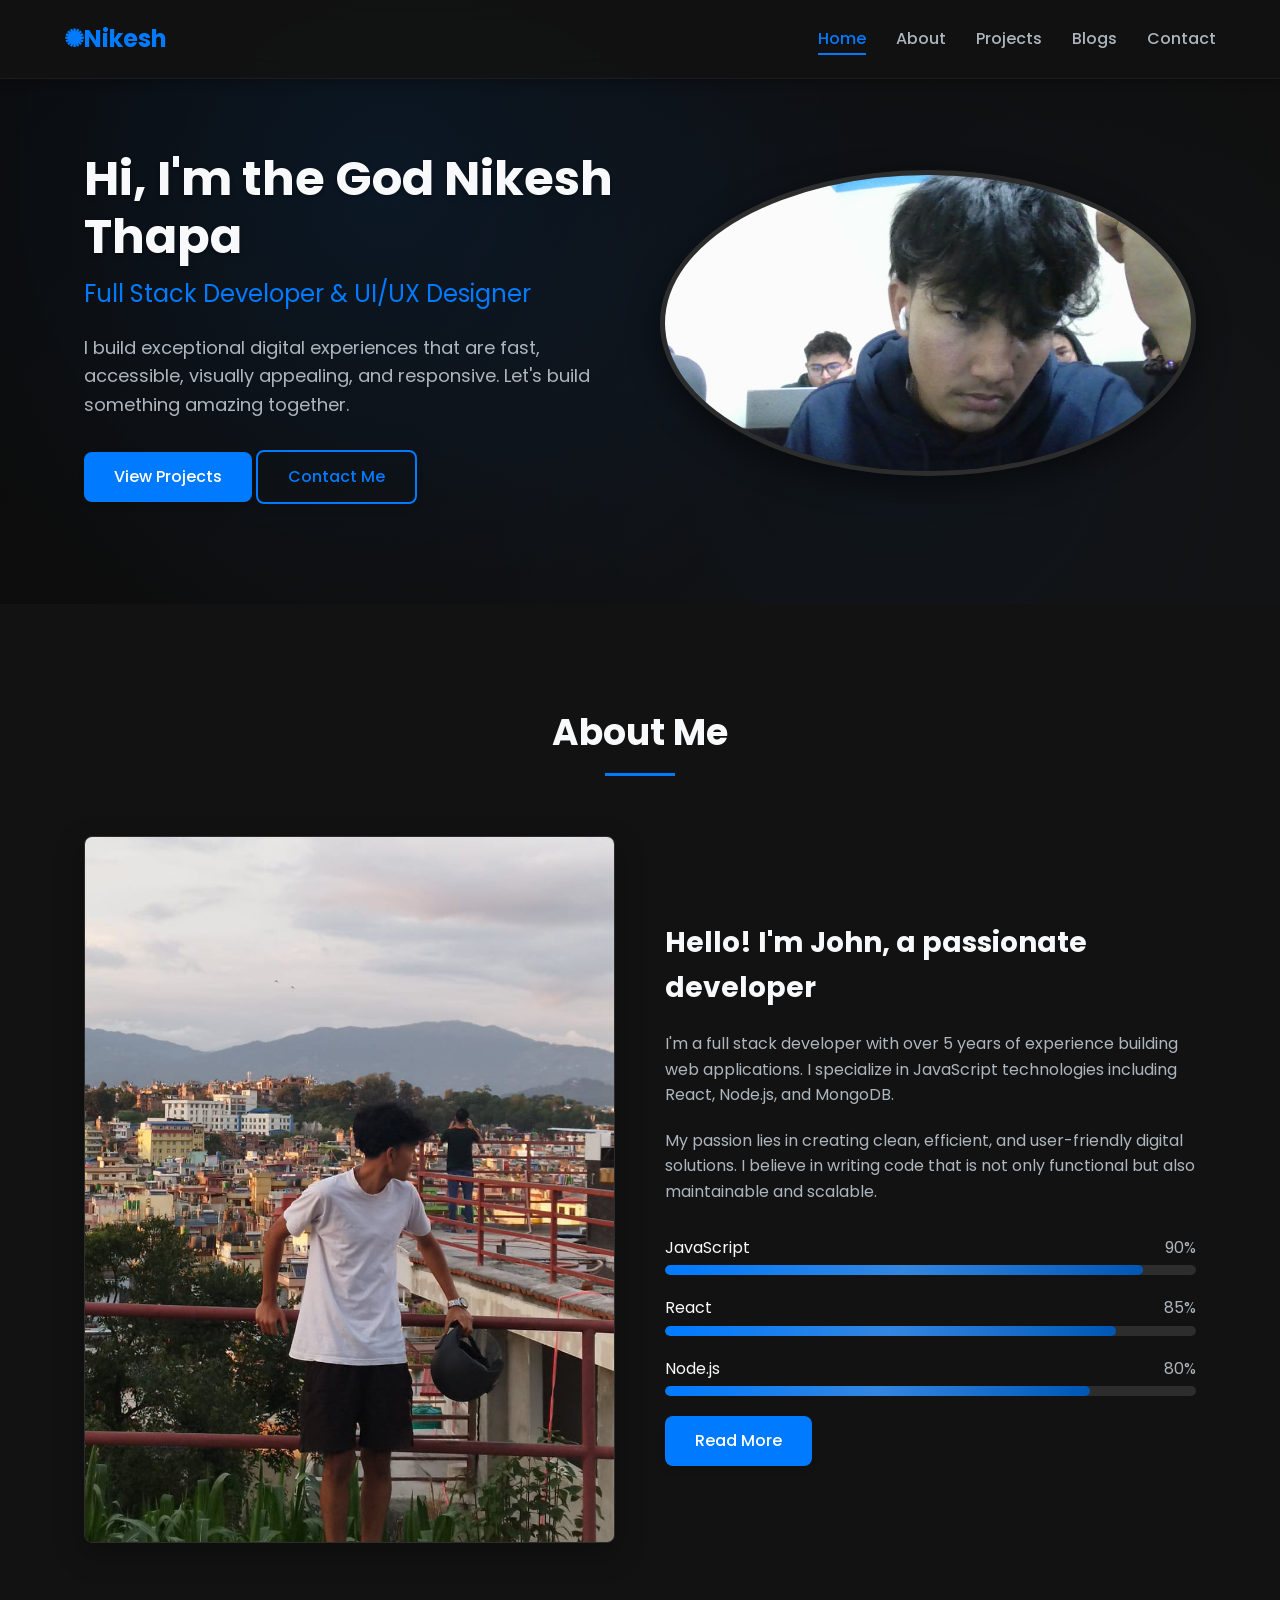
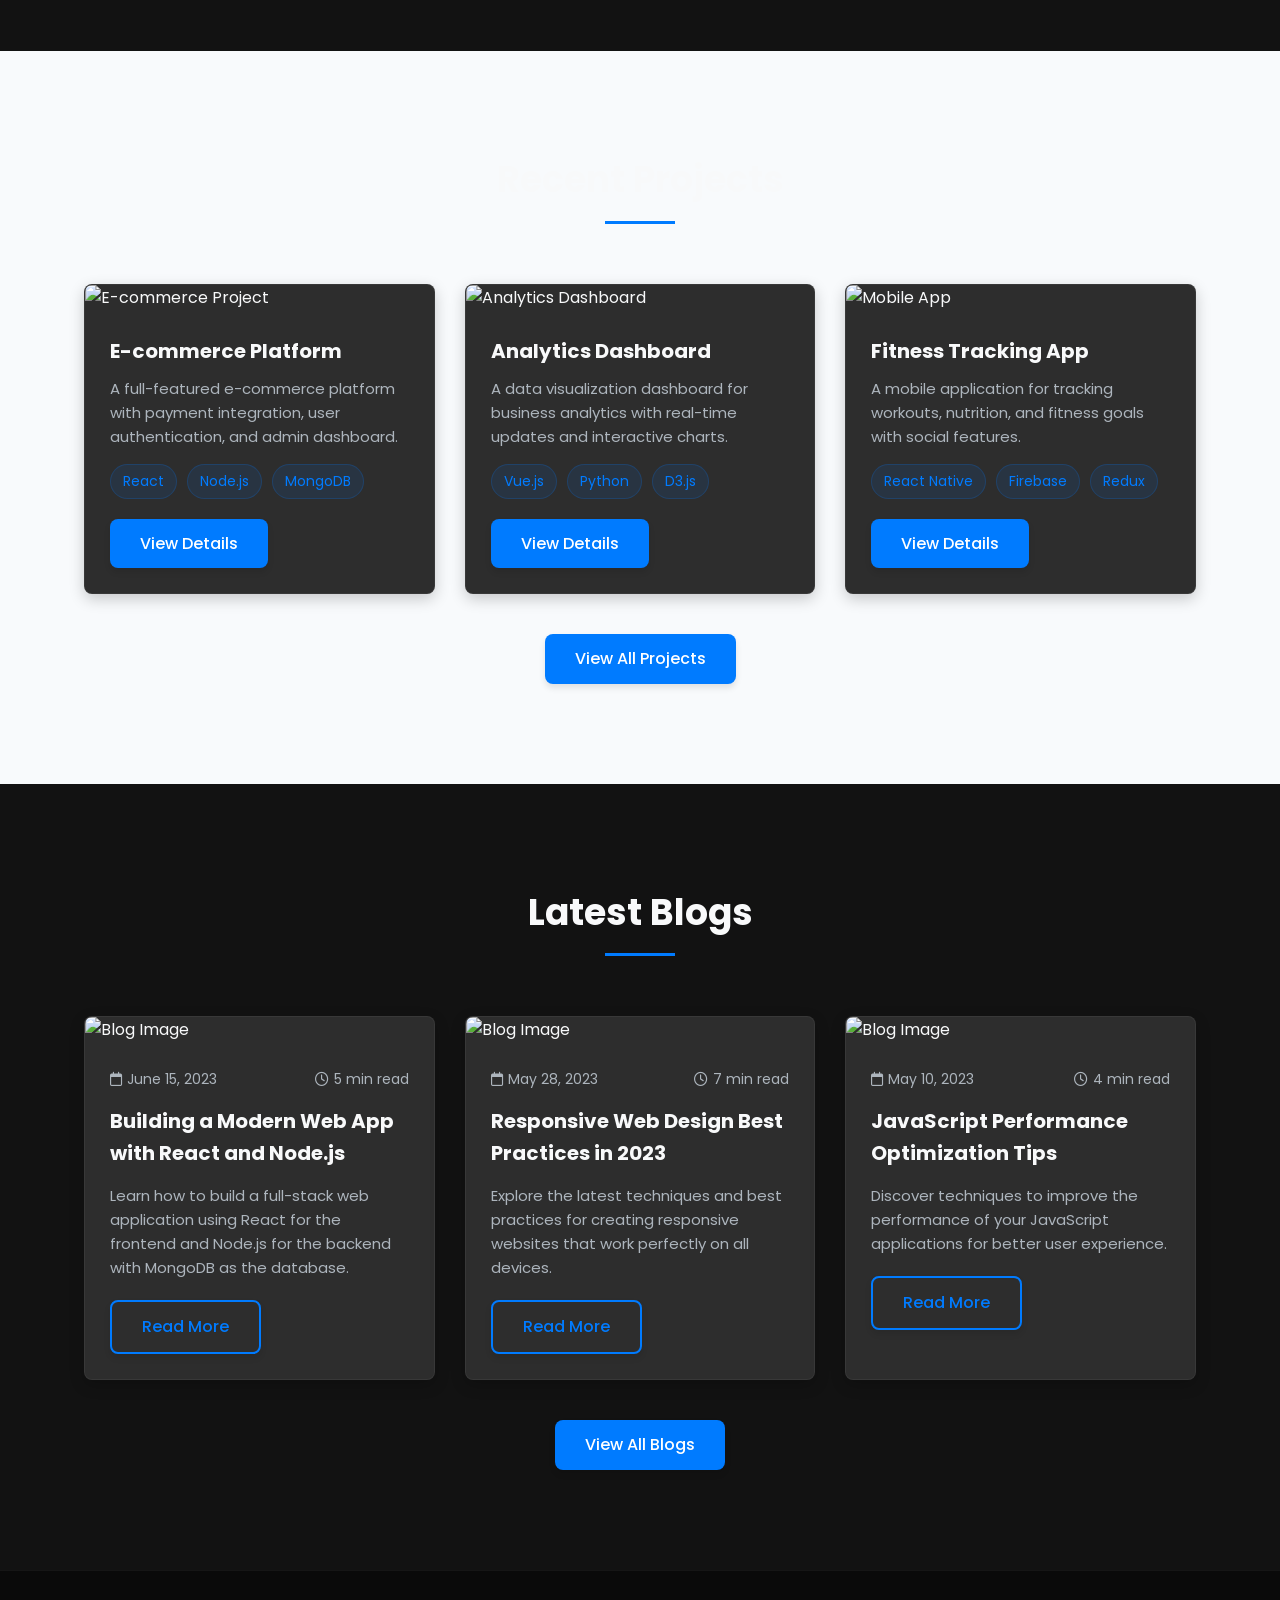
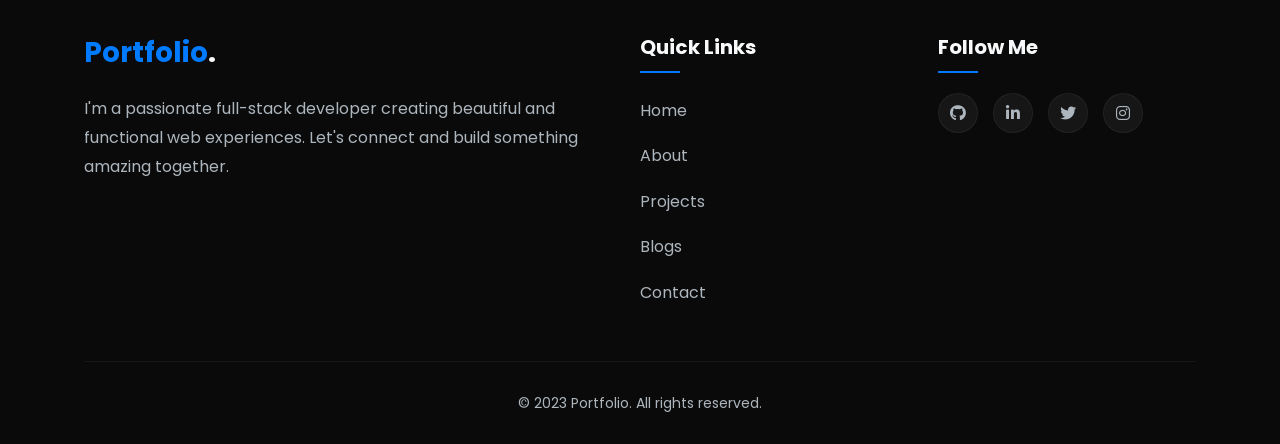
==== Index.html @ 48293ab1 "first commit" ====
<!DOCTYPE html>
<html lang="en">
<head>
    <meta charset="UTF-8">
    <meta name="viewport" content="width=device-width, initial-scale=1.0">
    <title>Anup-Karki Porrtfolio</title>
    <link rel="stylesheet" href="style.css">
    <link rel="stylesheet" href="https://cdnjs.cloudflare.com/ajax/libs/font-awesome/6.4.0/css/all.min.css">
    <link href="https://fonts.googleapis.com/css2?family=Poppins:wght@300;400;500;600;700&family=Roboto+Mono:wght@300;400;500&display=swap" rel="stylesheet">
</head>
<body>
    <!--This is  Header -->
    <header>
        <div class="container header-container">
            <a href="index.html" class="logo">✺Nikesh</a>
            
            <div class="hamburger" id="hamburger">
                <i class="fas fa-bars"></i>
            </div>
            
            <ul class="nav-links" id="nav-links">
                <li><a href="index.html" class="active">Home</a></li>
                <li><a href="about.html">About</a></li>
                <li><a href="projects.html">Projects</a></li>
                <li><a href="blogs.html">Blogs</a></li>
                <li><a href="contact.html">Contact</a></li>
            </ul>
        </div>
    </header>

    <!--This is About info Using hero section -->
    <section class="hero">
        <div class="container hero-container">
            <div class="hero-content">
                <h1>Hi, I'm the God Nikesh Thapa</h1>
                <h2>Full Stack Developer & UI/UX Designer</h2>
                <p>I build exceptional digital experiences that are fast, accessible, visually appealing, and responsive. Let's build something amazing together.</p>
                <div class="hero-buttons">
                    <a href="projects.html" class="btn">View Projects</a>
                    <a href="contact.html" class="btn btn-outline">Contact Me</a>
                </div>
            </div>
            <div class="hero-image">
                <img src="WIN_20250130_12_44_25_Pro.jpg" alt="Nikesh Don">
            </div>
        </div>
    </section>

    <!-- this is About Section -->
    <section id="about">
        <div class="container">
            <div class="section-title">
                <h2>About Me</h2>
            </div>
            
            <div class="about-container">
                <div class="about-image">
                    <img src="WhatsApp Image 2026-02-01 at 20.53.18.jpeg" alt="About Me">
                </div>
                <div class="about-content">
                    <h3>Hello! I'm John, a passionate developer</h3>
                    <p>I'm a full stack developer with over 5 years of experience building web applications. I specialize in JavaScript technologies including React, Node.js, and MongoDB.</p>
                    <p>My passion lies in creating clean, efficient, and user-friendly digital solutions. I believe in writing code that is not only functional but also maintainable and scalable.</p>
                    
                    <div class="skills">
                        <div class="skill-item">
                            <div class="skill-name">
                                <span>JavaScript</span>
                                <span>90%</span>
                            </div>
                            <div class="skill-bar">
                                <div class="skill-progress" style="width: 90%"></div>
                            </div>
                        </div>
                        
                        <div class="skill-item">
                            <div class="skill-name">
                                <span>React</span>
                                <span>85%</span>
                            </div>
                            <div class="skill-bar">
                                <div class="skill-progress" style="width: 85%"></div>
                            </div>
                        </div>
                        
                        <div class="skill-item">
                            <div class="skill-name">
                                <span>Node.js</span>
                                <span>80%</span>
                            </div>
                            <div class="skill-bar">
                                <div class="skill-progress" style="width: 80%"></div>
                            </div>
                        </div>
                    </div>
                    
                    <a href="about.html" class="btn">Read More</a>
                </div>
            </div>
        </div>
    </section>

    <!-- This is  project section  -->
    <section id="projects" style="background-color: #f8fafc;">
        <div class="container">
            <div class="section-title">
                <h2>Recent Projects</h2>
            </div>
            
            <div class="projects-container">
                <div class="project-card">
                    <img src="https://images.unsplash.com/photo-1551650975-87deedd944c3?ixlib=rb-4.0.3&ixid=M3wxMjA3fDB8MHxwaG90by1wYWdlfHx8fGVufDB8fHx8fA%3D%3D&auto=format&fit=crop&w=774&q=80" alt="E-commerce Project" class="project-img">
                    <div class="project-content">
                        <h3>E-commerce Platform</h3>
                        <p>A full-featured e-commerce platform with payment integration, user authentication, and admin dashboard.</p>
                        <div class="project-tags">
                            <span class="project-tag">React</span>
                            <span class="project-tag">Node.js</span>
                            <span class="project-tag">MongoDB</span>
                        </div>
                        <a href="projects.html" class="btn">View Details</a>
                    </div>
                </div>
                
                <div class="project-card">
                    <img src="https://images.unsplash.com/photo-1460925895917-afdab827c52f?ixlib=rb-4.0.3&ixid=M3wxMjA3fDB8MHxwaG90by1wYWdlfHx8fGVufDB8fHx8fA%3D%3D&auto=format&fit=crop&w=1115&q=80" alt="Analytics Dashboard" class="project-img">
                    <div class="project-content">
                        <h3>Analytics Dashboard</h3>
                        <p>A data visualization dashboard for business analytics with real-time updates and interactive charts.</p>
                        <div class="project-tags">
                            <span class="project-tag">Vue.js</span>
                            <span class="project-tag">Python</span>
                            <span class="project-tag">D3.js</span>
                        </div>
                        <a href="projects.html" class="btn">View Details</a>
                    </div>
                </div>
                
                <div class="project-card">
                    <img src="https://images.unsplash.com/photo-1558494949-ef010cbdcc31?ixlib=rb-4.0.3&ixid=M3wxMjA3fDB8MHxwaG90by1wYWdlfHx8fGVufDB8fHx8fA%3D%3D&auto=format&fit=crop&w=1074&q=80" alt="Mobile App" class="project-img">
                    <div class="project-content">
                        <h3>Fitness Tracking App</h3>
                        <p>A mobile application for tracking workouts, nutrition, and fitness goals with social features.</p>
                        <div class="project-tags">
                            <span class="project-tag">React Native</span>
                            <span class="project-tag">Firebase</span>
                            <span class="project-tag">Redux</span>
                        </div>
                        <a href="projects.html" class="btn">View Details</a>
                    </div>
                </div>
            </div>
            
            <div style="text-align: center; margin-top: 40px;">
                <a href="projects.html" class="btn">View All Projects</a>
            </div>
        </div>
    </section>

    <!--This is  Blogs Section -->
    <section id="blogs">
        <div class="container">
            <div class="section-title">
                <h2>Latest Blogs</h2>
            </div>
            
            <div class="blogs-container">
                <div class="blog-card">
                    <img src="https://images.unsplash.com/photo-1555066931-4365d14bab8c?ixlib=rb-4.0.3&ixid=M3wxMjA3fDB8MHxwaG90by1wYWdlfHx8fGVufDB8fHx8fA%3D%3D&auto=format&fit=crop&w=1170&q=80" alt="Blog Image" class="blog-img">
                    <div class="blog-content">
                        <div class="blog-meta">
                            <span><i class="far fa-calendar"></i> June 15, 2023</span>
                            <span><i class="far fa-clock"></i> 5 min read</span>
                        </div>
                        <h3>Building a Modern Web App with React and Node.js</h3>
                        <p>Learn how to build a full-stack web application using React for the frontend and Node.js for the backend with MongoDB as the database.</p>
                        <a href="blogs.html" class="btn btn-outline">Read More</a>
                    </div>
                </div>
                
                <div class="blog-card">
                    <img src="https://images.unsplash.com/photo-1633356122544-f134324a6cee?ixlib=rb-4.0.3&ixid=M3wxMjA3fDB8MHxwaG90by1wYWdlfHx8fGVufDB8fHx8fA%3D%3D&auto=format&fit=crop&w=1170&q=80" alt="Blog Image" class="blog-img">
                    <div class="blog-content">
                        <div class="blog-meta">
                            <span><i class="far fa-calendar"></i> May 28, 2023</span>
                            <span><i class="far fa-clock"></i> 7 min read</span>
                        </div>
                        <h3>Responsive Web Design Best Practices in 2023</h3>
                        <p>Explore the latest techniques and best practices for creating responsive websites that work perfectly on all devices.</p>
                        <a href="blogs.html" class="btn btn-outline">Read More</a>
                    </div>
                </div>
                
                <div class="blog-card">
                    <img src="https://images.unsplash.com/photo-1627398242454-45a1465c2479?ixlib=rb-4.0.3&ixid=M3wxMjA3fDB8MHxwaG90by1wYWdlfHx8fGVufDB8fHx8fA%3D%3D&auto=format&fit=crop&w=1074&q=80" alt="Blog Image" class="blog-img">
                    <div class="blog-content">
                        <div class="blog-meta">
                            <span><i class="far fa-calendar"></i> May 10, 2023</span>
                            <span><i class="far fa-clock"></i> 4 min read</span>
                        </div>
                        <h3>JavaScript Performance Optimization Tips</h3>
                        <p>Discover techniques to improve the performance of your JavaScript applications for better user experience.</p>
                        <a href="blogs.html" class="btn btn-outline">Read More</a>
                    </div>
                </div>
            </div>
            
            <div style="text-align: center; margin-top: 40px;">
                <a href="blogs.html" class="btn">View All Blogs</a>
            </div>
        </div>
    </section>

    <!-- This is Footer -->
    <footer>
        <div class="container">
            <div class="footer-container">
                <div class="footer-about">
                    <h2 class="logo">Portfolio<span>.</span></h2>
                    <p>I'm a passionate full-stack developer creating beautiful and functional web experiences. Let's connect and build something amazing together.</p>
                </div>
                
                <div class="footer-links">
                    <h3>Quick Links</h3>
                    <ul>
                        <li><a href="index.html">Home</a></li>
                        <li><a href="about.html">About</a></li>
                        <li><a href="projects.html">Projects</a></li>
                        <li><a href="blogs.html">Blogs</a></li>
                        <li><a href="contact.html">Contact</a></li>
                    </ul>
                </div>
                
                <div class="footer-social">
                    <h3>Follow Me</h3>
                    <div class="social-icons">
                        <a href="#" class="social-icon"><i class="fab fa-github"></i></a>
                        <a href="#" class="social-icon"><i class="fab fa-linkedin-in"></i></a>
                        <a href="#" class="social-icon"><i class="fab fa-twitter"></i></a>
                        <a href="#" class="social-icon"><i class="fab fa-instagram"></i></a>
                    </div>
                </div>
            </div>
            
            <div class="copyright">
                <p>&copy; 2023 Portfolio. All rights reserved.</p>
            </div>
        </div>
    </footer>

    <script src="script.js"></script>
</body>
</html>
---- style.css ----
/* style.css */
* {
    margin: 0;
    padding: 0;
    box-sizing: border-box;
}

:root {
    --primary-color: #007bff;
    --secondary-color: #0056b3;
    --dark-color: #121212;
    --darker-color: #0a0a0a;
    --light-color: #f8f9fa;
    --gray-color: #adb5bd;
    --dark-gray: #2d2d2d;
    --border-radius: 8px;
    --transition: all 0.3s ease;
}

body {
    font-family: 'Poppins', sans-serif;
    line-height: 1.6;
    color: var(--light-color);
    background-color: var(--dark-color);
    overflow-x: hidden;
}

a {
    text-decoration: none;
    color: inherit;
}

.container {
    width: 90%;
    max-width: 1200px;
    margin: 0 auto;
    padding: 0 20px;
}

/* Header & Navigation */
header {
    background-color: rgba(18, 18, 18, 0.95);
    box-shadow: 0 2px 10px rgba(0, 0, 0, 0.3);
    position: fixed;
    width: 100%;
    top: 0;
    z-index: 1000;
    backdrop-filter: blur(10px);
    border-bottom: 1px solid rgba(255, 255, 255, 0.05);
}

.header-container {
    display: flex;
    justify-content: space-between;
    align-items: center;
    padding: 20px 0;
}

.logo {
    font-size: 24px;
    font-weight: 700;
    color: var(--primary-color);
}

.logo span {
    color: var(--light-color);
}

.nav-links {
    display: flex;
    list-style: none;
    gap: 30px;
}

.nav-links a {
    font-weight: 500;
    position: relative;
    padding: 5px 0;
    color: var(--gray-color);
    transition: var(--transition);
}

.nav-links a:hover {
    color: var(--light-color);
}

.nav-links a::after {
    content: '';
    position: absolute;
    width: 0;
    height: 2px;
    background: var(--primary-color);
    bottom: 0;
    left: 0;
    transition: var(--transition);
}

.nav-links a:hover::after,
.nav-links a.active::after {
    width: 100%;
}

.nav-links a.active {
    color: var(--primary-color);
}

.hamburger {
    display: none;
    cursor: pointer;
    font-size: 24px;
    color: var(--light-color);
}

/* Page Content */
.page-content {
    padding-top: 120px;
    min-height: 80vh;
}

/* Hero Section */
.hero {
    padding: 150px 0 100px;
    background: linear-gradient(135deg, var(--darker-color) 0%, var(--dark-color) 100%);
    position: relative;
    overflow: hidden;
}

.hero::before {
    content: '';
    position: absolute;
    top: 0;
    left: 0;
    width: 100%;
    height: 100%;
    background: radial-gradient(circle at 30% 30%, rgba(0, 123, 255, 0.1) 0%, transparent 50%),
                radial-gradient(circle at 70% 70%, rgba(0, 123, 255, 0.05) 0%, transparent 50%);
}

.hero-container {
    display: flex;
    align-items: center;
    justify-content: space-between;
    gap: 40px;
    position: relative;
    z-index: 1;
}

.hero-content {
    flex: 1;
}

.hero-image {
    flex: 1;
    text-align: center;
}

.hero-image img {
    max-width: 100%;
    border-radius: 50%;
    box-shadow: 0 10px 30px rgba(0, 0, 0, 0.5);
    border: 5px solid var(--dark-gray);
    transition: var(--transition);
}

.hero-image img:hover {
    transform: scale(1.02);
    box-shadow: 0 15px 40px rgba(0, 123, 255, 0.2);
}

.hero h1 {
    font-size: 48px;
    margin-bottom: 10px;
    line-height: 1.2;
    color: var(--light-color);
    text-shadow: 0 2px 4px rgba(0, 0, 0, 0.3);
}

.hero h2 {
    font-size: 24px;
    color: var(--primary-color);
    margin-bottom: 20px;
    font-weight: 400;
}

.hero p {
    font-size: 18px;
    margin-bottom: 30px;
    color: var(--gray-color);
    max-width: 600px;
}

.btn {
    display: inline-block;
    background-color: var(--primary-color);
    color: white;
    padding: 12px 30px;
    border-radius: var(--border-radius);
    font-weight: 500;
    transition: var(--transition);
    border: none;
    cursor: pointer;
    font-size: 16px;
    box-shadow: 0 4px 6px rgba(0, 0, 0, 0.1);
}

.btn:hover {
    background-color: var(--secondary-color);
    transform: translateY(-3px);
    box-shadow: 0 5px 15px rgba(0, 123, 255, 0.4);
}

.btn-outline {
    background-color: transparent;
    border: 2px solid var(--primary-color);
    color: var(--primary-color);
}

.btn-outline:hover {
    background-color: var(--primary-color);
    color: white;
}

/* Section Styling */
section {
    padding: 100px 0;
    background-color: var(--dark-color);
}

section.alt-bg {
    background-color: var(--darker-color);
}

.section-title {
    text-align: center;
    margin-bottom: 60px;
}

.section-title h2 {
    font-size: 36px;
    position: relative;
    display: inline-block;
    padding-bottom: 15px;
    color: var(--light-color);
}

.section-title h2::after {
    content: '';
    position: absolute;
    width: 70px;
    height: 3px;
    background-color: var(--primary-color);
    bottom: 0;
    left: 50%;
    transform: translateX(-50%);
}

.section-title p {
    color: var(--gray-color);
    margin-top: 15px;
    font-size: 18px;
}

/* About Page Styles */
.about-container {
    display: flex;
    align-items: center;
    gap: 50px;
}

.about-image {
    flex: 1;
    text-align: center;
}

.about-image img {
    max-width: 100%;
    border-radius: var(--border-radius);
    box-shadow: 0 10px 30px rgba(0, 0, 0, 0.3);
    border: 1px solid var(--dark-gray);
}

.about-content {
    flex: 1;
}

.about-content h3 {
    font-size: 28px;
    margin-bottom: 20px;
    color: var(--light-color);
}

.about-content p {
    margin-bottom: 20px;
    color: var(--gray-color);
}

.skills {
    margin-top: 30px;
}

.skills h4 {
    color: var(--light-color);
    margin-bottom: 20px;
    font-size: 20px;
}

.skill-item {
    margin-bottom: 20px;
}

.skill-name {
    display: flex;
    justify-content: space-between;
    margin-bottom: 5px;
    color: var(--gray-color);
}

.skill-name span:first-child {
    color: var(--light-color);
}

.skill-bar {
    height: 10px;
    background-color: var(--dark-gray);
    border-radius: 5px;
    overflow: hidden;
}

.skill-progress {
    height: 100%;
    background: linear-gradient(90deg, var(--primary-color), var(--secondary-color));
    border-radius: 5px;
    position: relative;
    transition: width 1.5s ease;
}

.skill-progress::after {
    content: '';
    position: absolute;
    top: 0;
    left: 0;
    right: 0;
    bottom: 0;
    background: linear-gradient(90deg, transparent, rgba(255, 255, 255, 0.2), transparent);
    animation: shimmer 2s infinite;
}

@keyframes shimmer {
    0% { transform: translateX(-100%); }
    100% { transform: translateX(100%); }
}

/* Experience Section */
.experience-timeline {
    position: relative;
    max-width: 800px;
    margin: 0 auto;
}

.experience-timeline::before {
    content: '';
    position: absolute;
    left: 50%;
    transform: translateX(-50%);
    width: 2px;
    height: 100%;
    background: linear-gradient(to bottom, transparent, var(--primary-color), transparent);
}

.timeline-item {
    margin-bottom: 40px;
    position: relative;
    width: 50%;
    padding-right: 40px;
}

.timeline-item:nth-child(even) {
    margin-left: 50%;
    padding-right: 0;
    padding-left: 40px;
}

.timeline-content {
    background-color: var(--dark-gray);
    padding: 25px;
    border-radius: var(--border-radius);
    box-shadow: 0 5px 15px rgba(0, 0, 0, 0.2);
    border: 1px solid rgba(255, 255, 255, 0.05);
    transition: var(--transition);
}

.timeline-content:hover {
    transform: translateY(-5px);
    box-shadow: 0 10px 25px rgba(0, 123, 255, 0.1);
    border-color: rgba(0, 123, 255, 0.2);
}

.timeline-content h3 {
    font-size: 20px;
    margin-bottom: 5px;
    color: var(--light-color);
}

.timeline-content .company {
    color: var(--primary-color);
    font-weight: 500;
    margin-bottom: 10px;
}

.timeline-content .date {
    color: var(--gray-color);
    font-size: 14px;
    margin-bottom: 10px;
    display: flex;
    align-items: center;
    gap: 5px;
}

.timeline-content p {
    color: var(--gray-color);
    font-size: 15px;
}

.timeline-item::before {
    content: '';
    position: absolute;
    right: -6px;
    top: 20px;
    width: 12px;
    height: 12px;
    background-color: var(--primary-color);
    border-radius: 50%;
    box-shadow: 0 0 0 4px rgba(0, 123, 255, 0.2);
    z-index: 1;
}

.timeline-item:nth-child(even)::before {
    right: auto;
    left: -6px;
}

/* Projects Page Styles */
.projects-container {
    display: grid;
    grid-template-columns: repeat(auto-fill, minmax(350px, 1fr));
    gap: 30px;
}

.project-card {
    background-color: var(--dark-gray);
    border-radius: var(--border-radius);
    overflow: hidden;
    box-shadow: 0 5px 15px rgba(0, 0, 0, 0.2);
    transition: var(--transition);
    border: 1px solid rgba(255, 255, 255, 0.05);
}

.project-card:hover {
    transform: translateY(-10px);
    box-shadow: 0 15px 30px rgba(0, 123, 255, 0.15);
    border-color: rgba(0, 123, 255, 0.2);
}

.project-img {
    height: 200px;
    width: 100%;
    object-fit: cover;
    transition: var(--transition);
}

.project-card:hover .project-img {
    transform: scale(1.05);
}

.project-content {
    padding: 25px;
}

.project-content h3 {
    font-size: 20px;
    margin-bottom: 10px;
    color: var(--light-color);
}

.project-content p {
    color: var(--gray-color);
    margin-bottom: 15px;
    font-size: 15px;
}

.project-tags {
    display: flex;
    flex-wrap: wrap;
    gap: 10px;
    margin-bottom: 20px;
}

.project-tag {
    background-color: rgba(0, 123, 255, 0.1);
    color: var(--primary-color);
    padding: 5px 12px;
    border-radius: 20px;
    font-size: 14px;
    border: 1px solid rgba(0, 123, 255, 0.2);
}

.project-links {
    display: flex;
    gap: 15px;
}

.project-link {
    display: flex;
    align-items: center;
    gap: 5px;
    color: var(--primary-color);
    font-weight: 500;
    transition: var(--transition);
}

.project-link:hover {
    color: var(--light-color);
}

/* Blogs Page Styles */
.blogs-container {
    display: grid;
    grid-template-columns: repeat(auto-fill, minmax(350px, 1fr));
    gap: 30px;
}

.blog-card {
    background-color: var(--dark-gray);
    border-radius: var(--border-radius);
    overflow: hidden;
    box-shadow: 0 5px 15px rgba(0, 0, 0, 0.2);
    transition: var(--transition);
    border: 1px solid rgba(255, 255, 255, 0.05);
}

.blog-card:hover {
    transform: translateY(-5px);
    box-shadow: 0 10px 25px rgba(0, 123, 255, 0.15);
    border-color: rgba(0, 123, 255, 0.2);
}

.blog-img {
    height: 200px;
    width: 100%;
    object-fit: cover;
    transition: var(--transition);
}

.blog-card:hover .blog-img {
    transform: scale(1.05);
}

.blog-content {
    padding: 25px;
}

.blog-meta {
    display: flex;
    justify-content: space-between;
    color: var(--gray-color);
    font-size: 14px;
    margin-bottom: 15px;
}

.blog-meta span {
    display: flex;
    align-items: center;
    gap: 5px;
}

.blog-content h3 {
    font-size: 20px;
    margin-bottom: 15px;
    color: var(--light-color);
}

.blog-content p {
    color: var(--gray-color);
    margin-bottom: 20px;
    font-size: 15px;
}

/* Contact Page Styles */
.contact-container {
    display: flex;
    gap: 50px;
}

.contact-info {
    flex: 1;
}

.contact-form {
    flex: 1;
}

.contact-item {
    display: flex;
    align-items: center;
    margin-bottom: 30px;
    padding: 20px;
    background-color: var(--dark-gray);
    border-radius: var(--border-radius);
    border: 1px solid rgba(255, 255, 255, 0.05);
    transition: var(--transition);
}

.contact-item:hover {
    transform: translateX(5px);
    border-color: rgba(0, 123, 255, 0.2);
}

.contact-icon {
    background-color: rgba(0, 123, 255, 0.1);
    color: var(--primary-color);
    width: 50px;
    height: 50px;
    border-radius: 50%;
    display: flex;
    align-items: center;
    justify-content: center;
    margin-right: 15px;
    font-size: 20px;
    border: 1px solid rgba(0, 123, 255, 0.2);
}

.contact-details h4 {
    font-size: 18px;
    margin-bottom: 5px;
    color: var(--light-color);
}

.contact-details p {
    color: var(--gray-color);
}

.form-group {
    margin-bottom: 20px;
}

.form-control {
    width: 100%;
    padding: 12px 15px;
    border: 1px solid var(--dark-gray);
    border-radius: var(--border-radius);
    font-family: 'Poppins', sans-serif;
    font-size: 16px;
    transition: var(--transition);
    background-color: var(--dark-gray);
    color: var(--light-color);
}

.form-control:focus {
    outline: none;
    border-color: var(--primary-color);
    box-shadow: 0 0 0 3px rgba(0, 123, 255, 0.1);
}

.form-control::placeholder {
    color: var(--gray-color);
}

textarea.form-control {
    min-height: 150px;
    resize: vertical;
}

/* FAQ Section */
.faq-container {
    max-width: 800px;
    margin: 0 auto;
}

.faq-item {
    background-color: var(--dark-gray);
    border-radius: var(--border-radius);
    padding: 25px;
    margin-bottom: 20px;
    border: 1px solid rgba(255, 255, 255, 0.05);
    transition: var(--transition);
}

.faq-item:hover {
    border-color: rgba(0, 123, 255, 0.2);
}

.faq-item h3 {
    color: var(--light-color);
    margin-bottom: 15px;
    font-size: 18px;
}

.faq-item p {
    color: var(--gray-color);
    line-height: 1.7;
}

/* Footer */
footer {
    background-color: var(--darker-color);
    color: white;
    padding: 60px 0 30px;
    border-top: 1px solid rgba(255, 255, 255, 0.05);
}

.footer-container {
    display: flex;
    justify-content: space-between;
    flex-wrap: wrap;
    gap: 40px;
    margin-bottom: 40px;
}

.footer-about {
    flex: 2;
    min-width: 300px;
}

.footer-about .logo {
    font-size: 28px;
    margin-bottom: 20px;
    display: block;
}

.footer-about p {
    color: var(--gray-color);
    line-height: 1.8;
}

.footer-links, .footer-social {
    flex: 1;
    min-width: 200px;
}

.footer-links h3, .footer-social h3 {
    font-size: 20px;
    margin-bottom: 20px;
    position: relative;
    padding-bottom: 10px;
    color: var(--light-color);
}

.footer-links h3::after, .footer-social h3::after {
    content: '';
    position: absolute;
    width: 40px;
    height: 2px;
    background-color: var(--primary-color);
    bottom: 0;
    left: 0;
}

.footer-links ul {
    list-style: none;
}

.footer-links li {
    margin-bottom: 10px;
}

.footer-links a {
    color: var(--gray-color);
    transition: var(--transition);
    display: inline-block;
    padding: 5px 0;
}

.footer-links a:hover {
    color: var(--primary-color);
    transform: translateX(5px);
}

.social-icons {
    display: flex;
    gap: 15px;
}

.social-icon {
    display: flex;
    align-items: center;
    justify-content: center;
    width: 40px;
    height: 40px;
    background-color: rgba(255, 255, 255, 0.05);
    border-radius: 50%;
    transition: var(--transition);
    color: var(--gray-color);
    border: 1px solid rgba(255, 255, 255, 0.05);
}

.social-icon:hover {
    background-color: var(--primary-color);
    color: white;
    transform: translateY(-5px);
    border-color: var(--primary-color);
}

.copyright {
    text-align: center;
    padding-top: 30px;
    border-top: 1px solid rgba(255, 255, 255, 0.05);
    color: var(--gray-color);
    font-size: 14px;
}

/* Responsive Styles */
@media (max-width: 992px) {
    .hero-container, .about-container, .contact-container {
        flex-direction: column;
    }
    
    .hero h1 {
        font-size: 40px;
    }
    
    .section-title h2 {
        font-size: 32px;
    }
    
    .experience-timeline::before {
        left: 30px;
    }
    
    .timeline-item {
        width: 100%;
        padding-right: 0;
        padding-left: 70px;
    }
    
    .timeline-item:nth-child(even) {
        margin-left: 0;
        padding-left: 70px;
    }
    
    .timeline-item::before {
        right: auto;
        left: 24px;
    }
    
    .timeline-item:nth-child(even)::before {
        left: 24px;
    }
}

@media (max-width: 768px) {
    .hamburger {
        display: block;
    }
    
    .nav-links {
        position: fixed;
        top: 80px;
        left: 0;
        width: 100%;
        background-color: rgba(18, 18, 18, 0.98);
        flex-direction: column;
        align-items: center;
        padding: 20px 0;
        box-shadow: 0 10px 15px rgba(0, 0, 0, 0.3);
        transform: translateY(-100%);
        opacity: 0;
        visibility: hidden;
        transition: var(--transition);
        backdrop-filter: blur(10px);
        border-top: 1px solid rgba(255, 255, 255, 0.05);
        z-index: 999;
    }
    
    .nav-links.active {
        transform: translateY(0);
        opacity: 1;
        visibility: visible;
    }
    
    .hero h1 {
        font-size: 36px;
    }
    
    .hero h2 {
        font-size: 20px;
    }
    
    .projects-container,
    .blogs-container {
        grid-template-columns: 1fr;
    }
    
    .footer-container {
        flex-direction: column;
    }
}

@media (max-width: 576px) {
    .hero h1 {
        font-size: 32px;
    }
    
    section {
        padding: 70px 0;
    }
    
    .section-title h2 {
        font-size: 28px;
    }
    
    .contact-container {
        flex-direction: column;
    }
    
    .project-links {
        flex-direction: column;
        gap: 10px;
    }
    
    .btn {
        padding: 10px 20px;
        font-size: 15px;
    }
}
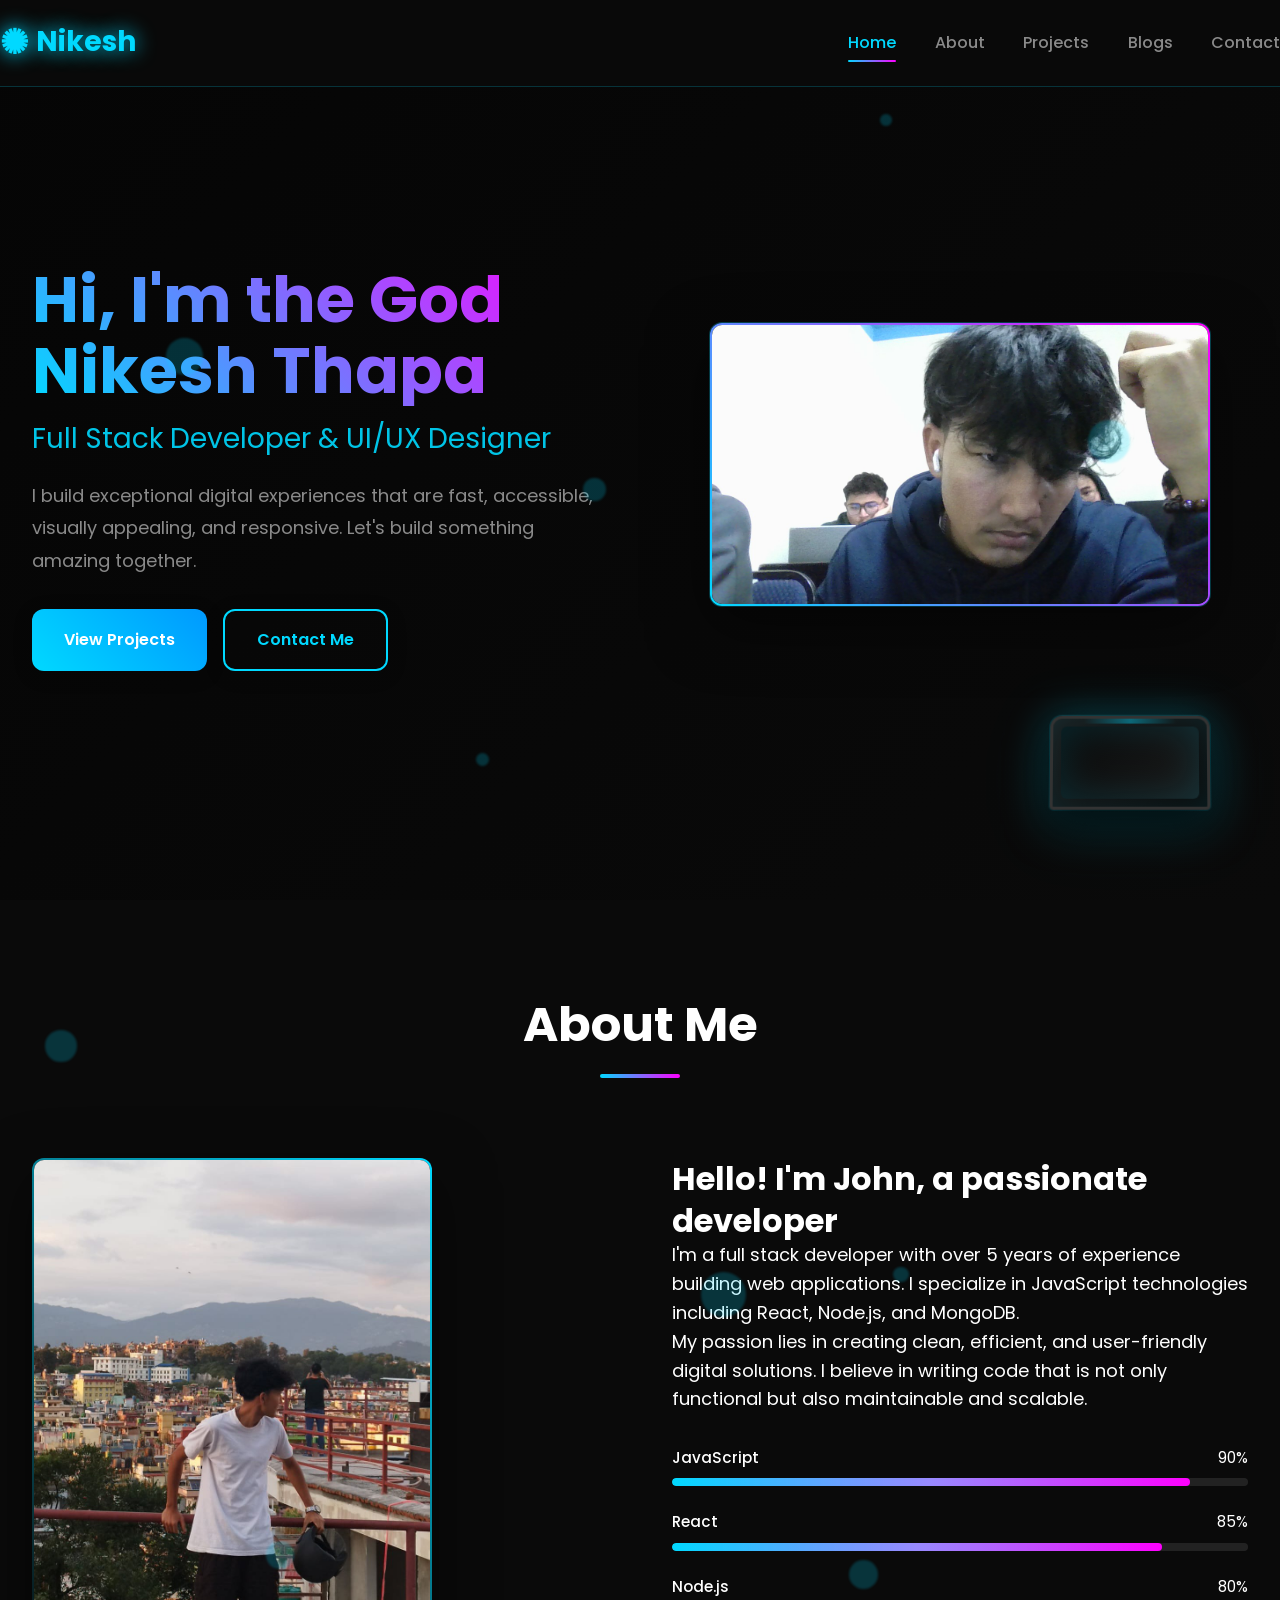
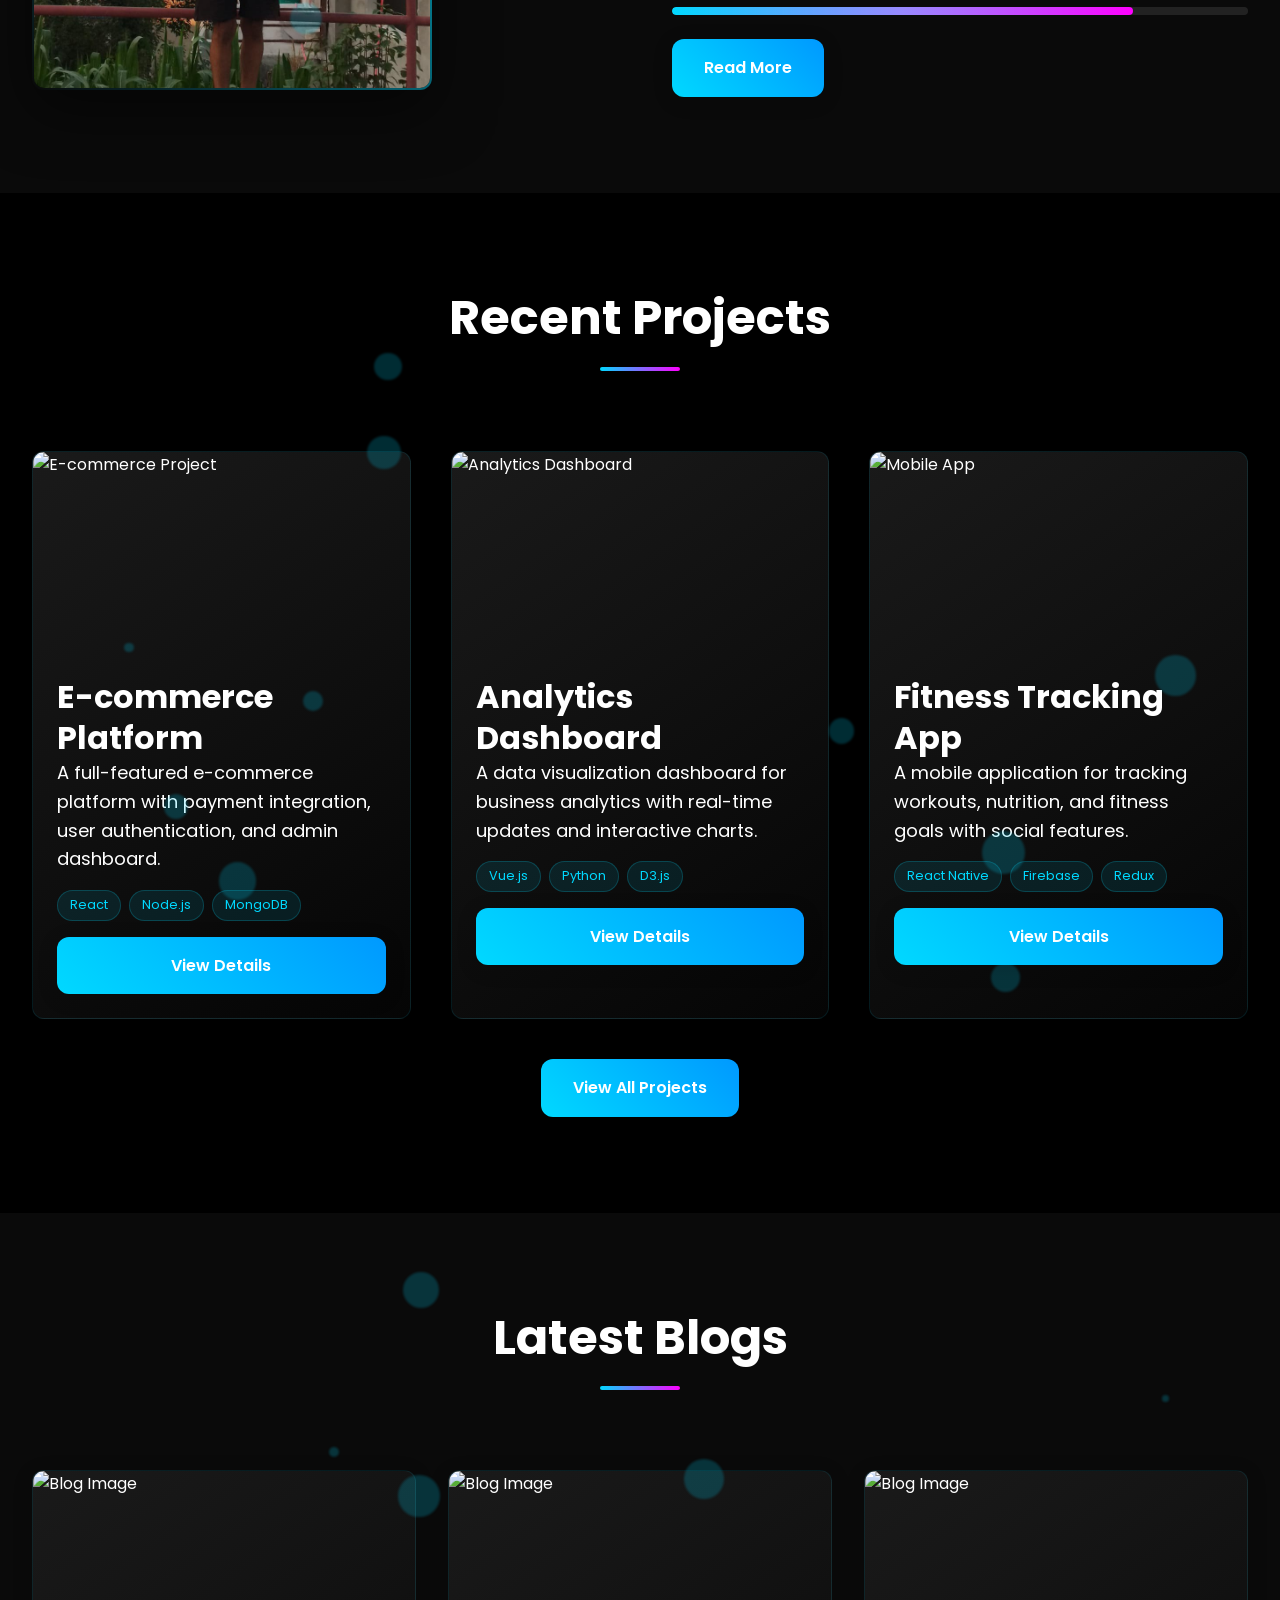
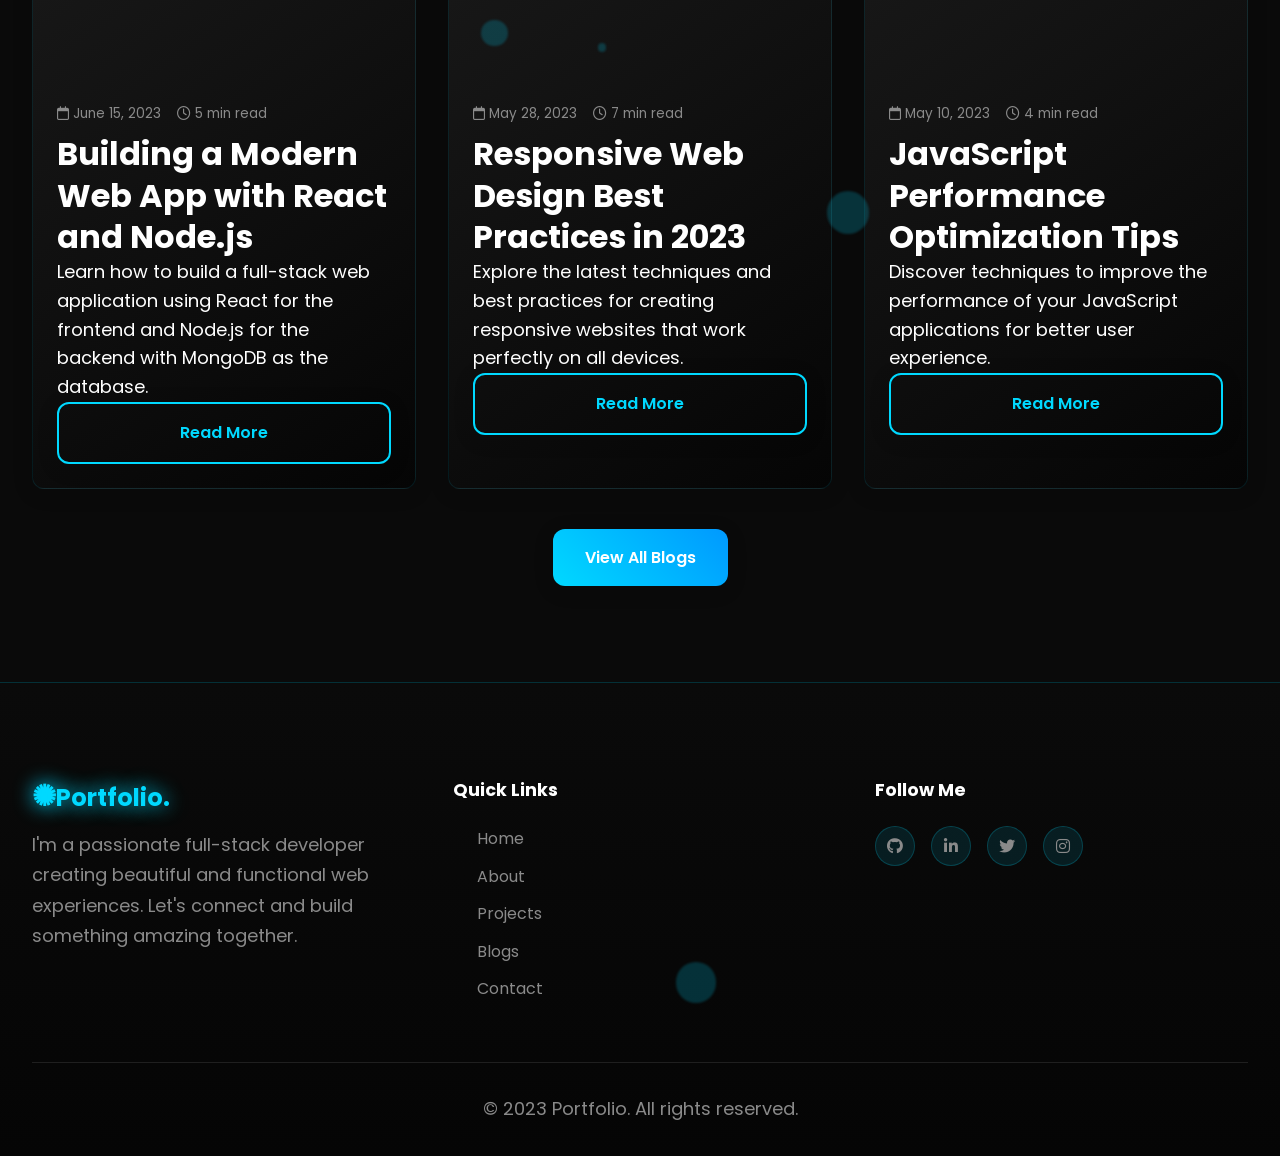
==== commit 2d2847ce: "changes" ====
--- a/Index.html
+++ b/Index.html
@@ -12,7 +12,7 @@
     <!--This is  Header -->
     <header>
         <div class="container header-container">
-            <a href="index.html" class="logo">✺Nikesh</a>
+            <a href="index.html" class="logo">Nikesh</a>
             
             <div class="hamburger" id="hamburger">
                 <i class="fas fa-bars"></i>
@@ -101,7 +101,7 @@
     </section>
 
     <!-- This is  project section  -->
-    <section id="projects" style="background-color: #f8fafc;">
+    <section id="projects" style="background-color: #000000;">
         <div class="container">
             <div class="section-title">
                 <h2>Recent Projects</h2>
@@ -249,5 +249,96 @@
     </footer>
 
     <script src="script.js"></script>
+      <!-- Add floating particles dynamically -->
+    <div class="floating-particles" id="particles-container"></div>
+    
+    <!-- 3D Computer Animation -->
+    <div class="computer-3d-container">
+        <div class="computer-3d">
+            <div class="computer-monitor">
+                <div class="computer-screen">
+                    <div class="code-line" style="top: 20px; animation-delay: 0s;"></div>
+                    <div class="code-line" style="top: 40px; animation-delay: 1s;"></div>
+                    <div class="code-line" style="top: 60px; animation-delay: 2s;"></div>
+                </div>
+            </div>
+        </div>
+    </div>
+
+    <script>
+        // Mobile Navigation
+        const hamburger = document.getElementById('hamburger');
+        const navLinks = document.getElementById('nav-links');
+
+        hamburger.addEventListener('click', () => {
+            navLinks.classList.toggle('active');
+            hamburger.innerHTML = navLinks.classList.contains('active') 
+                ? '<i class="fas fa-times"></i>' 
+                : '<i class="fas fa-bars"></i>';
+        });
+
+        // Create floating particles
+        const particlesContainer = document.getElementById('particles-container');
+        const particleCount = 30;
+
+        for (let i = 0; i < particleCount; i++) {
+            const particle = document.createElement('div');
+            particle.className = 'particle';
+            
+            // Random properties
+            const size = Math.random() * 40 + 5;
+            const posX = Math.random() * 100;
+            const posY = Math.random() * 100;
+            const duration = Math.random() * 20 + 15;
+            const delay = Math.random() * 5;
+            
+            particle.style.width = `${size}px`;
+            particle.style.height = `${size}px`;
+            particle.style.left = `${posX}%`;
+            particle.style.top = `${posY}%`;
+            particle.style.animationDuration = `${duration}s`;
+            particle.style.animationDelay = `${delay}s`;
+            
+            particlesContainer.appendChild(particle);
+        }
+
+        // Blog card hover effect enhancement
+        document.querySelectorAll('.blog-card').forEach(card => {
+            card.addEventListener('mouseenter', function() {
+                this.style.zIndex = '100';
+            });
+            
+            card.addEventListener('mouseleave', function() {
+                this.style.zIndex = '';
+            });
+        });
+
+        // Smooth scroll for navigation links
+        document.querySelectorAll('a[href^="#"]').forEach(anchor => {
+            anchor.addEventListener('click', function (e) {
+                e.preventDefault();
+                const target = document.querySelector(this.getAttribute('href'));
+                if (target) {
+                    target.scrollIntoView({
+                        behavior: 'smooth',
+                        block: 'start'
+                    });
+                }
+            });
+        });
+
+        // Scroll progress indicator
+        window.addEventListener('scroll', () => {
+            const scrollTop = window.pageYOffset;
+            const docHeight = document.documentElement.scrollHeight - window.innerHeight;
+            const scrollPercent = (scrollTop / docHeight) * 100;
+            
+            // Update computer opacity on scroll
+            const computer = document.querySelector('.computer-3d-container');
+            if (computer) {
+                computer.style.opacity = Math.max(0.3, 1 - scrollPercent / 100);
+            }
+        });
+    </script>
 </body>
 </html>
--- a/style.css
+++ b/style.css
@@ -1,4 +1,4 @@
-/* style.css */
+/* style.css - Enhanced with Modern Design & Full Responsiveness */
 * {
     margin: 0;
     padding: 0;
@@ -6,15 +6,34 @@
 }
 
 :root {
-    --primary-color: #007bff;
-    --secondary-color: #0056b3;
-    --dark-color: #121212;
-    --darker-color: #0a0a0a;
-    --light-color: #f8f9fa;
-    --gray-color: #adb5bd;
-    --dark-gray: #2d2d2d;
-    --border-radius: 8px;
-    --transition: all 0.3s ease;
+    --primary-color: #00d9ff;
+    --secondary-color: #0099ff;
+    --accent-color: #ff00ff;
+    --dark-color: #0a0a0a;
+    --darker-color: #050505;
+    --light-color: #ffffff;
+    --gray-color: #8a8a8a;
+    --dark-gray: #1a1a1a;
+    --neon-blue: #00f3ff;
+    --neon-pink: #ff00ff;
+    --success-color: #00ff88;
+    --warning-color: #ffaa00;
+    --border-radius: 12px;
+    --transition: all 0.3s cubic-bezier(0.4, 0, 0.2, 1);
+    --transition-slow: all 0.5s cubic-bezier(0.4, 0, 0.2, 1);
+    --glow: 0 0 20px var(--primary-color);
+    --shadow-sm: 0 2px 8px rgba(0, 0, 0, 0.1);
+    --shadow-md: 0 4px 20px rgba(0, 0, 0, 0.15);
+    --shadow-lg: 0 10px 40px rgba(0, 0, 0, 0.3);
+    --shadow-xl: 0 20px 60px rgba(0, 0, 0, 0.5);
+    --container-padding: clamp(1rem, 5vw, 2rem);
+    --section-padding: clamp(3rem, 10vw, 6rem);
+}
+
+html {
+    font-size: 100%;
+    scroll-behavior: smooth;
+    overflow-x: hidden;
 }
 
 body {
@@ -23,76 +42,182 @@
     color: var(--light-color);
     background-color: var(--dark-color);
     overflow-x: hidden;
-}
-
-a {
-    text-decoration: none;
-    color: inherit;
-}
-
+    position: relative;
+    min-height: 100vh;
+    -webkit-font-smoothing: antialiased;
+    -moz-osx-font-smoothing: grayscale;
+}
+
+/* Fluid Typography */
+h1 {
+    font-size: clamp(2.5rem, 5vw, 4rem);
+    line-height: 1.1;
+}
+
+h2 {
+    font-size: clamp(2rem, 4vw, 3rem);
+    line-height: 1.2;
+}
+
+h3 {
+    font-size: clamp(1.5rem, 3vw, 2rem);
+    line-height: 1.3;
+}
+
+p {
+    font-size: clamp(1rem, 2vw, 1.125rem);
+}
+
+/* Utility Classes */
 .container {
-    width: 90%;
-    max-width: 1200px;
+    width: 100%;
+    max-width: 1400px;
     margin: 0 auto;
-    padding: 0 20px;
-}
-
-/* Header & Navigation */
+    padding: 0 var(--container-padding);
+}
+
+.section-padding {
+    padding: var(--section-padding) 0;
+}
+
+.text-gradient {
+    background: linear-gradient(45deg, var(--primary-color), var(--accent-color));
+    -webkit-background-clip: text;
+    -webkit-text-fill-color: transparent;
+    background-clip: text;
+}
+
+/* 3D Background Effect - Optimized for Performance */
+body::before {
+    content: '';
+    position: fixed;
+    top: 0;
+    left: 0;
+    width: 100%;
+    height: 100%;
+    background: 
+        radial-gradient(circle at 20% 80%, rgba(0, 217, 255, 0.1) 0%, transparent 40%),
+        radial-gradient(circle at 80% 20%, rgba(255, 0, 255, 0.1) 0%, transparent 40%);
+    z-index: -2;
+    animation: float 20s infinite linear;
+    will-change: transform;
+}
+
+@keyframes float {
+    0%, 100% { transform: translate(0, 0); }
+    25% { transform: translate(-1%, -1%); }
+    50% { transform: translate(-2%, 1%); }
+    75% { transform: translate(1%, -2%); }
+}
+
+/* 3D Floating Particles - Reduced Count for Performance */
+.particles {
+    position: fixed;
+    width: 100%;
+    height: 100%;
+    top: 0;
+    left: 0;
+    z-index: -1;
+    pointer-events: none;
+    opacity: 0.5;
+}
+
+.particle {
+    position: absolute;
+    background: var(--primary-color);
+    border-radius: 50%;
+    animation: float-particle 20s infinite linear;
+    filter: blur(1px);
+    opacity: 0.2;
+}
+
+@keyframes float-particle {
+    0% {
+        transform: translateY(0) rotate(0deg);
+        opacity: 0.2;
+    }
+    100% {
+        transform: translateY(-100vh) rotate(720deg);
+        opacity: 0;
+    }
+}
+
+/* Header & Navigation - Responsive & Accessible */
 header {
-    background-color: rgba(18, 18, 18, 0.95);
-    box-shadow: 0 2px 10px rgba(0, 0, 0, 0.3);
+    background-color: rgba(10, 10, 10, 0.95);
+    backdrop-filter: blur(15px);
+    -webkit-backdrop-filter: blur(15px);
     position: fixed;
     width: 100%;
     top: 0;
     z-index: 1000;
-    backdrop-filter: blur(10px);
-    border-bottom: 1px solid rgba(255, 255, 255, 0.05);
+    border-bottom: 1px solid rgba(0, 217, 255, 0.2);
+    transition: var(--transition);
+    transform: translateZ(0);
 }
 
 .header-container {
     display: flex;
     justify-content: space-between;
     align-items: center;
-    padding: 20px 0;
+    padding: 1rem 0;
+    min-height: 70px;
 }
 
 .logo {
-    font-size: 24px;
+    font-size: clamp(1.5rem, 4vw, 1.75rem);
     font-weight: 700;
     color: var(--primary-color);
-}
-
-.logo span {
-    color: var(--light-color);
+    text-decoration: none;
+    text-shadow: var(--glow);
+    transition: var(--transition);
+    display: flex;
+    align-items: center;
+    gap: 0.5rem;
+}
+
+.logo:hover {
+    transform: scale(1.05);
+    text-shadow: 0 0 30px var(--primary-color);
+}
+
+.logo::before {
+    content: '✺';
+    font-size: 1.2em;
 }
 
 .nav-links {
     display: flex;
     list-style: none;
-    gap: 30px;
+    gap: clamp(1.5rem, 3vw, 2.5rem);
+    align-items: center;
 }
 
 .nav-links a {
     font-weight: 500;
+    font-size: clamp(0.9rem, 2vw, 1rem);
+    color: var(--gray-color);
+    text-decoration: none;
+    transition: var(--transition);
     position: relative;
-    padding: 5px 0;
-    color: var(--gray-color);
-    transition: var(--transition);
-}
-
-.nav-links a:hover {
-    color: var(--light-color);
+    padding: 0.5rem 0;
 }
 
 .nav-links a::after {
     content: '';
     position: absolute;
+    bottom: 0;
+    left: 0;
     width: 0;
     height: 2px;
-    background: var(--primary-color);
-    bottom: 0;
-    left: 0;
-    transition: var(--transition);
+    background: linear-gradient(90deg, var(--primary-color), var(--accent-color));
+    transition: width 0.3s ease;
+    border-radius: 1px;
+}
+
+.nav-links a:hover,
+.nav-links a.active {
+    color: var(--primary-color);
 }
 
 .nav-links a:hover::after,
@@ -100,238 +225,309 @@
     width: 100%;
 }
 
-.nav-links a.active {
-    color: var(--primary-color);
-}
-
+/* Mobile Navigation */
 .hamburger {
     display: none;
     cursor: pointer;
-    font-size: 24px;
-    color: var(--light-color);
-}
-
-/* Page Content */
-.page-content {
-    padding-top: 120px;
-    min-height: 80vh;
-}
-
-/* Hero Section */
+    background: none;
+    border: none;
+    padding: 0.5rem;
+    z-index: 1001;
+    transition: var(--transition);
+}
+
+.hamburger i {
+    font-size: 1.5rem;
+    color: var(--primary-color);
+    transition: var(--transition);
+}
+
+.hamburger:hover i {
+    transform: rotate(90deg);
+    text-shadow: var(--glow);
+}
+
+/* Hero Section - Fully Responsive */
 .hero {
-    padding: 150px 0 100px;
+    padding: calc(100px + 2rem) 0 var(--section-padding);
     background: linear-gradient(135deg, var(--darker-color) 0%, var(--dark-color) 100%);
     position: relative;
     overflow: hidden;
-}
-
-.hero::before {
-    content: '';
-    position: absolute;
-    top: 0;
-    left: 0;
-    width: 100%;
-    height: 100%;
-    background: radial-gradient(circle at 30% 30%, rgba(0, 123, 255, 0.1) 0%, transparent 50%),
-                radial-gradient(circle at 70% 70%, rgba(0, 123, 255, 0.05) 0%, transparent 50%);
-}
-
-.hero-container {
+    min-height: 100vh;
     display: flex;
     align-items: center;
-    justify-content: space-between;
-    gap: 40px;
+}
+
+.hero-container {
+    display: grid;
+    grid-template-columns: 1fr;
+    gap: clamp(2rem, 5vw, 4rem);
+    align-items: center;
+}
+
+@media (min-width: 992px) {
+    .hero-container {
+        grid-template-columns: 1fr 1fr;
+    }
+}
+
+.hero-content {
+    order: 2;
+}
+
+@media (min-width: 992px) {
+    .hero-content {
+        order: 1;
+    }
+}
+
+.hero-image {
+    order: 1;
+    text-align: center;
     position: relative;
-    z-index: 1;
-}
-
-.hero-content {
-    flex: 1;
-}
-
-.hero-image {
-    flex: 1;
-    text-align: center;
+}
+
+@media (min-width: 992px) {
+    .hero-image {
+        order: 2;
+    }
+}
+
+.hero-image::before {
+    content: '';
+    position: absolute;
+    top: 50%;
+    left: 50%;
+    transform: translate(-50%, -50%);
+    width: 80%;
+    height: 80%;
+    background: radial-gradient(circle, var(--primary-color) 0%, transparent 70%);
+    opacity: 0.1;
+    filter: blur(40px);
+    z-index: -1;
 }
 
 .hero-image img {
-    max-width: 100%;
-    border-radius: 50%;
-    box-shadow: 0 10px 30px rgba(0, 0, 0, 0.5);
-    border: 5px solid var(--dark-gray);
-    transition: var(--transition);
-}
-
-.hero-image img:hover {
-    transform: scale(1.02);
-    box-shadow: 0 15px 40px rgba(0, 123, 255, 0.2);
+    width: 100%;
+    max-width: 500px;
+    height: auto;
+    border-radius: var(--border-radius);
+    box-shadow: var(--shadow-xl), 0 0 0 1px rgba(0, 217, 255, 0.3);
+    border: 2px solid transparent;
+    background: linear-gradient(var(--dark-gray), var(--darker-color)) padding-box,
+                linear-gradient(45deg, var(--primary-color), var(--accent-color)) border-box;
+    transition: var(--transition-slow);
+    animation: float-3d 6s infinite ease-in-out;
+}
+
+@keyframes float-3d {
+    0%, 100% { 
+        transform: translateY(0) rotateY(0deg); 
+    }
+    50% { 
+        transform: translateY(-20px) rotateY(5deg); 
+    }
 }
 
 .hero h1 {
-    font-size: 48px;
-    margin-bottom: 10px;
-    line-height: 1.2;
-    color: var(--light-color);
-    text-shadow: 0 2px 4px rgba(0, 0, 0, 0.3);
+    margin-bottom: 1rem;
+    background: linear-gradient(45deg, var(--primary-color), var(--accent-color));
+    -webkit-background-clip: text;
+    -webkit-text-fill-color: transparent;
+    background-clip: text;
+    animation: text-glow 3s infinite alternate;
+}
+
+@keyframes text-glow {
+    0% { 
+        text-shadow: 0 0 20px rgba(0, 217, 255, 0.5); 
+    }
+    100% { 
+        text-shadow: 0 0 30px rgba(255, 0, 255, 0.5); 
+    }
 }
 
 .hero h2 {
-    font-size: 24px;
+    font-size: clamp(1.25rem, 3vw, 1.75rem);
     color: var(--primary-color);
-    margin-bottom: 20px;
+    margin-bottom: 1.5rem;
     font-weight: 400;
+    opacity: 0.9;
 }
 
 .hero p {
-    font-size: 18px;
-    margin-bottom: 30px;
+    margin-bottom: 2rem;
     color: var(--gray-color);
     max-width: 600px;
-}
-
+    line-height: 1.8;
+}
+
+.hero-buttons {
+    display: flex;
+    flex-wrap: wrap;
+    gap: 1rem;
+    margin-top: 2rem;
+}
+
+/* Button System */
 .btn {
-    display: inline-block;
-    background-color: var(--primary-color);
+    display: inline-flex;
+    align-items: center;
+    justify-content: center;
+    gap: 0.5rem;
+    background: linear-gradient(45deg, var(--primary-color), var(--secondary-color));
     color: white;
-    padding: 12px 30px;
+    padding: clamp(0.75rem, 2vw, 1rem) clamp(1.5rem, 3vw, 2rem);
     border-radius: var(--border-radius);
-    font-weight: 500;
+    font-weight: 600;
+    font-size: clamp(0.9rem, 2vw, 1rem);
+    text-decoration: none;
     transition: var(--transition);
     border: none;
     cursor: pointer;
-    font-size: 16px;
-    box-shadow: 0 4px 6px rgba(0, 0, 0, 0.1);
+    position: relative;
+    overflow: hidden;
+    min-height: 48px;
+    box-shadow: var(--shadow-md);
+    z-index: 1;
+}
+
+.btn::before {
+    content: '';
+    position: absolute;
+    top: 0;
+    left: -100%;
+    width: 100%;
+    height: 100%;
+    background: linear-gradient(90deg, transparent, rgba(255, 255, 255, 0.2), transparent);
+    transition: 0.6s;
+    z-index: -1;
 }
 
 .btn:hover {
-    background-color: var(--secondary-color);
     transform: translateY(-3px);
-    box-shadow: 0 5px 15px rgba(0, 123, 255, 0.4);
+    box-shadow: var(--shadow-lg);
+}
+
+.btn:hover::before {
+    left: 100%;
 }
 
 .btn-outline {
-    background-color: transparent;
+    background: transparent;
     border: 2px solid var(--primary-color);
     color: var(--primary-color);
 }
 
 .btn-outline:hover {
-    background-color: var(--primary-color);
-    color: white;
-}
-
-/* Section Styling */
+    background: var(--primary-color);
+    color: var(--dark-color);
+}
+
+/* Sections */
 section {
-    padding: 100px 0;
-    background-color: var(--dark-color);
-}
-
-section.alt-bg {
-    background-color: var(--darker-color);
+    position: relative;
+    padding: var(--section-padding) 0;
 }
 
 .section-title {
     text-align: center;
-    margin-bottom: 60px;
+    margin-bottom: clamp(2rem, 6vw, 4rem);
 }
 
 .section-title h2 {
-    font-size: 36px;
     position: relative;
     display: inline-block;
-    padding-bottom: 15px;
-    color: var(--light-color);
+    padding-bottom: 1.5rem;
+    margin-bottom: 1rem;
 }
 
 .section-title h2::after {
     content: '';
     position: absolute;
-    width: 70px;
-    height: 3px;
-    background-color: var(--primary-color);
     bottom: 0;
     left: 50%;
     transform: translateX(-50%);
+    width: 80px;
+    height: 4px;
+    background: linear-gradient(90deg, var(--primary-color), var(--accent-color));
+    border-radius: 2px;
 }
 
 .section-title p {
     color: var(--gray-color);
-    margin-top: 15px;
-    font-size: 18px;
-}
-
-/* About Page Styles */
+    max-width: 600px;
+    margin: 0 auto;
+    line-height: 1.8;
+}
+
+/* About Page */
 .about-container {
-    display: flex;
+    display: grid;
+    grid-template-columns: 1fr;
+    gap: clamp(2rem, 5vw, 4rem);
     align-items: center;
-    gap: 50px;
-}
-
-.about-image {
-    flex: 1;
-    text-align: center;
+}
+
+@media (min-width: 768px) {
+    .about-container {
+        grid-template-columns: 1fr 1fr;
+    }
 }
 
 .about-image img {
-    max-width: 100%;
+    width: 100%;
+    max-width: 400px;
+    height: auto;
     border-radius: var(--border-radius);
-    box-shadow: 0 10px 30px rgba(0, 0, 0, 0.3);
-    border: 1px solid var(--dark-gray);
-}
-
-.about-content {
-    flex: 1;
-}
-
-.about-content h3 {
-    font-size: 28px;
-    margin-bottom: 20px;
-    color: var(--light-color);
-}
-
-.about-content p {
-    margin-bottom: 20px;
-    color: var(--gray-color);
-}
-
+    box-shadow: var(--shadow-xl);
+    border: 2px solid transparent;
+    background: linear-gradient(var(--dark-gray), var(--darker-color)) padding-box,
+                linear-gradient(45deg, transparent, var(--primary-color)) border-box;
+    transition: var(--transition);
+}
+
+.about-image img:hover {
+    transform: scale(1.02);
+}
+
+/* Skills Section */
 .skills {
-    margin-top: 30px;
-}
-
-.skills h4 {
-    color: var(--light-color);
-    margin-bottom: 20px;
-    font-size: 20px;
+    margin-top: 2rem;
 }
 
 .skill-item {
-    margin-bottom: 20px;
+    margin-bottom: 1.5rem;
 }
 
 .skill-name {
     display: flex;
     justify-content: space-between;
-    margin-bottom: 5px;
-    color: var(--gray-color);
+    margin-bottom: 0.5rem;
+    font-size: 0.95rem;
 }
 
 .skill-name span:first-child {
     color: var(--light-color);
+    font-weight: 500;
 }
 
 .skill-bar {
-    height: 10px;
-    background-color: var(--dark-gray);
-    border-radius: 5px;
+    height: 8px;
+    background: rgba(255, 255, 255, 0.1);
+    border-radius: 4px;
     overflow: hidden;
+    position: relative;
 }
 
 .skill-progress {
     height: 100%;
-    background: linear-gradient(90deg, var(--primary-color), var(--secondary-color));
-    border-radius: 5px;
+    background: linear-gradient(90deg, var(--primary-color), var(--accent-color));
+    border-radius: 4px;
+    width: 0;
+    transition: width 1.5s cubic-bezier(0.4, 0, 0.2, 1);
     position: relative;
-    transition: width 1.5s ease;
+    overflow: hidden;
 }
 
 .skill-progress::after {
@@ -349,289 +545,218 @@
     0% { transform: translateX(-100%); }
     100% { transform: translateX(100%); }
 }
-
-/* Experience Section */
+/* Timeline - Responsive */
 .experience-timeline {
     position: relative;
-    max-width: 800px;
+    max-width: 900px;
     margin: 0 auto;
 }
 
 .experience-timeline::before {
     content: '';
     position: absolute;
-    left: 50%;
-    transform: translateX(-50%);
+    left: 20px;
+    top: 0;
+    bottom: 0;
     width: 2px;
-    height: 100%;
     background: linear-gradient(to bottom, transparent, var(--primary-color), transparent);
 }
 
+@media (min-width: 768px) {
+    .experience-timeline::before {
+        left: 50%;
+        transform: translateX(-50%);
+    }
+}
+
 .timeline-item {
-    margin-bottom: 40px;
     position: relative;
-    width: 50%;
-    padding-right: 40px;
-}
-
-.timeline-item:nth-child(even) {
-    margin-left: 50%;
-    padding-right: 0;
-    padding-left: 40px;
-}
-
+    margin-bottom: 2rem;
+    padding-left: 50px;
+}
+
+@media (min-width: 768px) {
+    .timeline-item {
+        width: calc(50% - 30px);
+        padding-left: 0;
+        padding-right: 50px;
+    }
+    
+    .timeline-item:nth-child(even) {
+        margin-left: auto;
+        padding-right: 0;
+        padding-left: 50px;
+    }
+}
+
+/* REMOVED blue circle completely */
 .timeline-content {
-    background-color: var(--dark-gray);
-    padding: 25px;
+    background: linear-gradient(145deg, var(--dark-gray), var(--darker-color));
+    padding: 1.5rem;
     border-radius: var(--border-radius);
-    box-shadow: 0 5px 15px rgba(0, 0, 0, 0.2);
-    border: 1px solid rgba(255, 255, 255, 0.05);
+    box-shadow: var(--shadow-md);
+    border: 1px solid rgba(0, 217, 255, 0.1);
     transition: var(--transition);
 }
 
 .timeline-content:hover {
     transform: translateY(-5px);
-    box-shadow: 0 10px 25px rgba(0, 123, 255, 0.1);
-    border-color: rgba(0, 123, 255, 0.2);
-}
-
-.timeline-content h3 {
-    font-size: 20px;
-    margin-bottom: 5px;
-    color: var(--light-color);
-}
-
-.timeline-content .company {
+    box-shadow: var(--shadow-lg);
+    border-color: var(--primary-color);
+}
+
+.company {
     color: var(--primary-color);
     font-weight: 500;
-    margin-bottom: 10px;
-}
-
-.timeline-content .date {
+    margin: 0.25rem 0;
+}
+
+.date {
     color: var(--gray-color);
-    font-size: 14px;
-    margin-bottom: 10px;
-    display: flex;
-    align-items: center;
-    gap: 5px;
-}
-
-.timeline-content p {
-    color: var(--gray-color);
-    font-size: 15px;
-}
-
-.timeline-item::before {
-    content: '';
-    position: absolute;
-    right: -6px;
-    top: 20px;
-    width: 12px;
-    height: 12px;
-    background-color: var(--primary-color);
-    border-radius: 50%;
-    box-shadow: 0 0 0 4px rgba(0, 123, 255, 0.2);
-    z-index: 1;
-}
-
-.timeline-item:nth-child(even)::before {
-    right: auto;
-    left: -6px;
-}
-
-/* Projects Page Styles */
-.projects-container {
+    font-size: 0.9rem;
+    margin-bottom: 0.5rem;
+}
+
+/* Projects Grid */
+.projects-container,
+.blogs-container {
     display: grid;
-    grid-template-columns: repeat(auto-fill, minmax(350px, 1fr));
-    gap: 30px;
-}
-
-.project-card {
-    background-color: var(--dark-gray);
+    grid-template-columns: repeat(auto-fill, minmax(min(300px, 100%), 1fr));
+    gap: clamp(1.5rem, 4vw, 2.5rem);
+}
+
+.project-card,
+.blog-card {
+    background: linear-gradient(145deg, var(--dark-gray), var(--darker-color));
     border-radius: var(--border-radius);
     overflow: hidden;
-    box-shadow: 0 5px 15px rgba(0, 0, 0, 0.2);
+    box-shadow: var(--shadow-md);
+    border: 1px solid rgba(0, 217, 255, 0.1);
     transition: var(--transition);
-    border: 1px solid rgba(255, 255, 255, 0.05);
-}
-
-.project-card:hover {
+    display: flex;
+    flex-direction: column;
+    height: 100%;
+}
+
+.project-card:hover,
+.blog-card:hover {
     transform: translateY(-10px);
-    box-shadow: 0 15px 30px rgba(0, 123, 255, 0.15);
-    border-color: rgba(0, 123, 255, 0.2);
-}
-
-.project-img {
+    box-shadow: var(--shadow-lg);
+    border-color: var(--primary-color);
+}
+
+.project-img,
+.blog-img {
+    width: 100%;
     height: 200px;
-    width: 100%;
     object-fit: cover;
     transition: var(--transition);
 }
 
-.project-card:hover .project-img {
+.project-card:hover .project-img,
+.blog-card:hover .blog-img {
     transform: scale(1.05);
 }
 
-.project-content {
-    padding: 25px;
-}
-
-.project-content h3 {
-    font-size: 20px;
-    margin-bottom: 10px;
-    color: var(--light-color);
-}
-
-.project-content p {
-    color: var(--gray-color);
-    margin-bottom: 15px;
-    font-size: 15px;
+.project-content,
+.blog-content {
+    padding: 1.5rem;
+    flex: 1;
+    display: flex;
+    flex-direction: column;
 }
 
 .project-tags {
     display: flex;
     flex-wrap: wrap;
-    gap: 10px;
-    margin-bottom: 20px;
+    gap: 0.5rem;
+    margin: 1rem 0;
 }
 
 .project-tag {
-    background-color: rgba(0, 123, 255, 0.1);
+    background: rgba(0, 217, 255, 0.1);
     color: var(--primary-color);
-    padding: 5px 12px;
+    padding: 0.25rem 0.75rem;
     border-radius: 20px;
-    font-size: 14px;
-    border: 1px solid rgba(0, 123, 255, 0.2);
+    font-size: 0.8rem;
+    border: 1px solid rgba(0, 217, 255, 0.2);
 }
 
 .project-links {
     display: flex;
-    gap: 15px;
+    gap: 1rem;
+    margin-top: auto;
+    padding-top: 1rem;
 }
 
 .project-link {
-    display: flex;
+    display: inline-flex;
     align-items: center;
-    gap: 5px;
+    gap: 0.5rem;
     color: var(--primary-color);
-    font-weight: 500;
+    text-decoration: none;
+    font-size: 0.9rem;
     transition: var(--transition);
 }
 
 .project-link:hover {
-    color: var(--light-color);
-}
-
-/* Blogs Page Styles */
-.blogs-container {
-    display: grid;
-    grid-template-columns: repeat(auto-fill, minmax(350px, 1fr));
-    gap: 30px;
-}
-
-.blog-card {
-    background-color: var(--dark-gray);
-    border-radius: var(--border-radius);
-    overflow: hidden;
-    box-shadow: 0 5px 15px rgba(0, 0, 0, 0.2);
-    transition: var(--transition);
-    border: 1px solid rgba(255, 255, 255, 0.05);
-}
-
-.blog-card:hover {
-    transform: translateY(-5px);
-    box-shadow: 0 10px 25px rgba(0, 123, 255, 0.15);
-    border-color: rgba(0, 123, 255, 0.2);
-}
-
-.blog-img {
-    height: 200px;
-    width: 100%;
-    object-fit: cover;
-    transition: var(--transition);
-}
-
-.blog-card:hover .blog-img {
-    transform: scale(1.05);
-}
-
-.blog-content {
-    padding: 25px;
+    color: var(--accent-color);
+    transform: translateX(3px);
 }
 
 .blog-meta {
     display: flex;
-    justify-content: space-between;
+    gap: 1rem;
+    margin: 0.5rem 0;
+    font-size: 0.85rem;
     color: var(--gray-color);
-    font-size: 14px;
-    margin-bottom: 15px;
 }
 
 .blog-meta span {
-    display: flex;
+    display: inline-flex;
     align-items: center;
-    gap: 5px;
-}
-
-.blog-content h3 {
-    font-size: 20px;
-    margin-bottom: 15px;
-    color: var(--light-color);
-}
-
-.blog-content p {
-    color: var(--gray-color);
-    margin-bottom: 20px;
-    font-size: 15px;
-}
-
-/* Contact Page Styles */
+    gap: 0.25rem;
+}
+
+/* Contact Page */
 .contact-container {
-    display: flex;
-    gap: 50px;
-}
-
-.contact-info {
-    flex: 1;
-}
-
-.contact-form {
-    flex: 1;
+    display: grid;
+    grid-template-columns: 1fr;
+    gap: clamp(2rem, 5vw, 4rem);
+}
+
+@media (min-width: 992px) {
+    .contact-container {
+        grid-template-columns: 1fr 1fr;
+    }
+}
+
+.contact-info h3,
+.contact-form h3 {
+    margin-bottom: 1.5rem;
 }
 
 .contact-item {
     display: flex;
-    align-items: center;
-    margin-bottom: 30px;
-    padding: 20px;
-    background-color: var(--dark-gray);
-    border-radius: var(--border-radius);
-    border: 1px solid rgba(255, 255, 255, 0.05);
-    transition: var(--transition);
-}
-
-.contact-item:hover {
-    transform: translateX(5px);
-    border-color: rgba(0, 123, 255, 0.2);
+    align-items: flex-start;
+    gap: 1rem;
+    margin-bottom: 1.5rem;
 }
 
 .contact-icon {
-    background-color: rgba(0, 123, 255, 0.1);
-    color: var(--primary-color);
-    width: 50px;
-    height: 50px;
+    width: 40px;
+    height: 40px;
+    background: rgba(0, 217, 255, 0.1);
     border-radius: 50%;
     display: flex;
     align-items: center;
     justify-content: center;
-    margin-right: 15px;
-    font-size: 20px;
-    border: 1px solid rgba(0, 123, 255, 0.2);
+    color: var(--primary-color);
+    flex-shrink: 0;
 }
 
 .contact-details h4 {
-    font-size: 18px;
-    margin-bottom: 5px;
+    margin-bottom: 0.25rem;
     color: var(--light-color);
 }
 
@@ -639,30 +764,33 @@
     color: var(--gray-color);
 }
 
+/* Form Styles */
 .form-group {
-    margin-bottom: 20px;
+    margin-bottom: 1.5rem;
 }
 
 .form-control {
     width: 100%;
-    padding: 12px 15px;
-    border: 1px solid var(--dark-gray);
+    padding: 1rem;
+    background: rgba(255, 255, 255, 0.05);
+    border: 1px solid rgba(255, 255, 255, 0.1);
     border-radius: var(--border-radius);
+    color: var(--light-color);
     font-family: 'Poppins', sans-serif;
-    font-size: 16px;
+    font-size: 1rem;
     transition: var(--transition);
-    background-color: var(--dark-gray);
-    color: var(--light-color);
 }
 
 .form-control:focus {
     outline: none;
     border-color: var(--primary-color);
-    box-shadow: 0 0 0 3px rgba(0, 123, 255, 0.1);
+    box-shadow: 0 0 0 3px rgba(0, 217, 255, 0.1);
+    background: rgba(255, 255, 255, 0.08);
 }
 
 .form-control::placeholder {
     color: var(--gray-color);
+    opacity: 0.7;
 }
 
 textarea.form-control {
@@ -677,22 +805,23 @@
 }
 
 .faq-item {
-    background-color: var(--dark-gray);
+    background: linear-gradient(145deg, var(--dark-gray), var(--darker-color));
     border-radius: var(--border-radius);
-    padding: 25px;
-    margin-bottom: 20px;
-    border: 1px solid rgba(255, 255, 255, 0.05);
+    padding: 1.5rem;
+    margin-bottom: 1rem;
+    border: 1px solid rgba(0, 217, 255, 0.1);
     transition: var(--transition);
 }
 
 .faq-item:hover {
-    border-color: rgba(0, 123, 255, 0.2);
+    border-color: var(--primary-color);
+    transform: translateY(-2px);
 }
 
 .faq-item h3 {
-    color: var(--light-color);
-    margin-bottom: 15px;
-    font-size: 18px;
+    color: var(--primary-color);
+    margin-bottom: 0.5rem;
+    font-size: 1.1rem;
 }
 
 .faq-item p {
@@ -702,57 +831,41 @@
 
 /* Footer */
 footer {
-    background-color: var(--darker-color);
-    color: white;
-    padding: 60px 0 30px;
-    border-top: 1px solid rgba(255, 255, 255, 0.05);
+    background: linear-gradient(to top, var(--darker-color), var(--dark-color));
+    padding: var(--section-padding) 0 2rem;
+    border-top: 1px solid rgba(0, 217, 255, 0.2);
+    position: relative;
 }
 
 .footer-container {
-    display: flex;
-    justify-content: space-between;
-    flex-wrap: wrap;
-    gap: 40px;
-    margin-bottom: 40px;
-}
-
-.footer-about {
-    flex: 2;
-    min-width: 300px;
+    display: grid;
+    grid-template-columns: 1fr;
+    gap: clamp(2rem, 5vw, 3rem);
+    margin-bottom: 3rem;
+}
+
+@media (min-width: 768px) {
+    .footer-container {
+        grid-template-columns: repeat(3, 1fr);
+    }
 }
 
 .footer-about .logo {
-    font-size: 28px;
-    margin-bottom: 20px;
+    font-size: 1.5rem;
+    margin-bottom: 1rem;
     display: block;
 }
 
 .footer-about p {
     color: var(--gray-color);
-    line-height: 1.8;
-}
-
-.footer-links, .footer-social {
-    flex: 1;
-    min-width: 200px;
-}
-
-.footer-links h3, .footer-social h3 {
-    font-size: 20px;
-    margin-bottom: 20px;
-    position: relative;
-    padding-bottom: 10px;
+    line-height: 1.7;
+}
+
+.footer-links h3,
+.footer-social h3 {
     color: var(--light-color);
-}
-
-.footer-links h3::after, .footer-social h3::after {
-    content: '';
-    position: absolute;
-    width: 40px;
-    height: 2px;
-    background-color: var(--primary-color);
-    bottom: 0;
-    left: 0;
+    margin-bottom: 1.5rem;
+    font-size: 1.1rem;
 }
 
 .footer-links ul {
@@ -760,14 +873,16 @@
 }
 
 .footer-links li {
-    margin-bottom: 10px;
+    margin-bottom: 0.75rem;
 }
 
 .footer-links a {
     color: var(--gray-color);
+    text-decoration: none;
     transition: var(--transition);
-    display: inline-block;
-    padding: 5px 0;
+    display: inline-flex;
+    align-items: center;
+    gap: 0.5rem;
 }
 
 .footer-links a:hover {
@@ -775,100 +890,69 @@
     transform: translateX(5px);
 }
 
+.footer-links a::before {
+    content: '→';
+    opacity: 0;
+    transition: var(--transition);
+}
+
+.footer-links a:hover::before {
+    opacity: 1;
+}
+
 .social-icons {
     display: flex;
-    gap: 15px;
+    gap: 1rem;
 }
 
 .social-icon {
+    width: 40px;
+    height: 40px;
+    background: rgba(0, 217, 255, 0.1);
+    border-radius: 50%;
     display: flex;
     align-items: center;
     justify-content: center;
-    width: 40px;
-    height: 40px;
-    background-color: rgba(255, 255, 255, 0.05);
-    border-radius: 50%;
+    color: var(--gray-color);
+    text-decoration: none;
     transition: var(--transition);
-    color: var(--gray-color);
-    border: 1px solid rgba(255, 255, 255, 0.05);
+    border: 1px solid rgba(0, 217, 255, 0.2);
 }
 
 .social-icon:hover {
-    background-color: var(--primary-color);
-    color: white;
-    transform: translateY(-5px);
+    background: var(--primary-color);
+    color: var(--dark-color);
+    transform: translateY(-3px) rotate(5deg);
     border-color: var(--primary-color);
 }
 
 .copyright {
     text-align: center;
-    padding-top: 30px;
-    border-top: 1px solid rgba(255, 255, 255, 0.05);
+    padding-top: 2rem;
+    border-top: 1px solid rgba(255, 255, 255, 0.1);
     color: var(--gray-color);
-    font-size: 14px;
-}
-
-/* Responsive Styles */
-@media (max-width: 992px) {
-    .hero-container, .about-container, .contact-container {
-        flex-direction: column;
-    }
-    
-    .hero h1 {
-        font-size: 40px;
-    }
-    
-    .section-title h2 {
-        font-size: 32px;
-    }
-    
-    .experience-timeline::before {
-        left: 30px;
-    }
-    
-    .timeline-item {
-        width: 100%;
-        padding-right: 0;
-        padding-left: 70px;
-    }
-    
-    .timeline-item:nth-child(even) {
-        margin-left: 0;
-        padding-left: 70px;
-    }
-    
-    .timeline-item::before {
-        right: auto;
-        left: 24px;
-    }
-    
-    .timeline-item:nth-child(even)::before {
-        left: 24px;
-    }
-}
-
+    font-size: 0.9rem;
+}
+
+/* Mobile Navigation */
 @media (max-width: 768px) {
-    .hamburger {
-        display: block;
-    }
-    
     .nav-links {
         position: fixed;
-        top: 80px;
+        top: 70px;
         left: 0;
-        width: 100%;
-        background-color: rgba(18, 18, 18, 0.98);
+        right: 0;
+        background: rgba(10, 10, 10, 0.98);
+        backdrop-filter: blur(20px);
+        -webkit-backdrop-filter: blur(20px);
         flex-direction: column;
-        align-items: center;
-        padding: 20px 0;
-        box-shadow: 0 10px 15px rgba(0, 0, 0, 0.3);
+        padding: 2rem;
         transform: translateY(-100%);
         opacity: 0;
         visibility: hidden;
-        transition: var(--transition);
-        backdrop-filter: blur(10px);
-        border-top: 1px solid rgba(255, 255, 255, 0.05);
+        transition: var(--transition-slow);
         z-index: 999;
+        border-top: 1px solid rgba(0, 217, 255, 0.2);
+        box-shadow: var(--shadow-lg);
     }
     
     .nav-links.active {
@@ -877,48 +961,1176 @@
         visibility: visible;
     }
     
-    .hero h1 {
-        font-size: 36px;
-    }
-    
-    .hero h2 {
-        font-size: 20px;
+    .nav-links li {
+        width: 100%;
+        text-align: center;
+    }
+    
+    .nav-links a {
+        display: block;
+        padding: 1rem;
+        border-radius: var(--border-radius);
+        transition: var(--transition);
+    }
+    
+    .nav-links a:hover {
+        background: rgba(0, 217, 255, 0.1);
+    }
+    
+    .hamburger {
+        display: block;
+    }
+    
+    .hero-buttons {
+        flex-direction: column;
+        align-items: stretch;
+    }
+    
+    .btn {
+        width: 100%;
+        justify-content: center;
+    }
+    
+    .project-links {
+        flex-direction: column;
+    }
+}
+
+/* Tablet Landscape */
+@media (min-width: 769px) and (max-width: 1024px) {
+    .container {
+        max-width: 90%;
     }
     
     .projects-container,
     .blogs-container {
-        grid-template-columns: 1fr;
-    }
-    
-    .footer-container {
-        flex-direction: column;
-    }
-}
-
-@media (max-width: 576px) {
-    .hero h1 {
-        font-size: 32px;
+        grid-template-columns: repeat(2, 1fr);
+    }
+}
+
+/* Dark Mode Support */
+@media (prefers-color-scheme: dark) {
+    :root {
+        --light-color: #f0f0f0;
+        --gray-color: #a0a0a0;
+    }
+}
+
+/* Reduced Motion */
+@media (prefers-reduced-motion: reduce) {
+    *,
+    *::before,
+    *::after {
+        animation-duration: 0.01ms !important;
+        animation-iteration-count: 1 !important;
+        transition-duration: 0.01ms !important;
+        scroll-behavior: auto !important;
+    }
+}
+
+/* High Contrast Mode */
+@media (prefers-contrast: high) {
+    :root {
+        --primary-color: #00ffff;
+        --accent-color: #ff00ff;
+    }
+    
+    .btn {
+        border: 2px solid var(--light-color);
+    }
+}
+
+/* Print Styles */
+@media print {
+    body {
+        background: white !important;
+        color: black !important;
+    }
+    
+    .hero-image,
+    .nav-links,
+    .hamburger,
+    footer,
+    .btn {
+        display: none !important;
+    }
+    
+    .container {
+        max-width: 100%;
+        padding: 0;
     }
     
     section {
-        padding: 70px 0;
-    }
-    
-    .section-title h2 {
-        font-size: 28px;
-    }
-    
-    .contact-container {
-        flex-direction: column;
-    }
-    
-    .project-links {
-        flex-direction: column;
-        gap: 10px;
-    }
-    
-    .btn {
-        padding: 10px 20px;
-        font-size: 15px;
+        padding: 2rem 0;
+    }
+}
+
+/* Loading Animation */
+.loader {
+    width: 50px;
+    height: 50px;
+    border: 3px solid transparent;
+    border-top: 3px solid var(--primary-color);
+    border-radius: 50%;
+    animation: spin 1s linear infinite;
+    display: none;
+}
+
+@keyframes spin {
+    0% { transform: rotate(0deg); }
+    100% { transform: rotate(360deg); }
+}
+
+.loading .loader {
+    display: block;
+}
+
+/* Scroll Progress Bar */
+.scroll-progress {
+    position: fixed;
+    top: 0;
+    left: 0;
+    width: 0%;
+    height: 3px;
+    background: linear-gradient(90deg, var(--primary-color), var(--accent-color));
+    z-index: 9999;
+    transition: width 0.1s ease;
+}
+
+/* Accessibility Improvements */
+.sr-only {
+    position: absolute;
+    width: 1px;
+    height: 1px;
+    padding: 0;
+    margin: -1px;
+    overflow: hidden;
+    clip: rect(0, 0, 0, 0);
+    white-space: nowrap;
+    border: 0;
+}
+
+/* Focus Styles */
+:focus {
+    outline: 2px solid var(--primary-color);
+    outline-offset: 2px;
+}
+
+:focus:not(:focus-visible) {
+    outline: none;
+}
+
+:focus-visible {
+    outline: 2px solid var(--primary-color);
+    outline-offset: 2px;
+}
+
+/* Selection Color */
+::selection {
+    background: rgba(0, 217, 255, 0.3);
+    color: var(--light-color);
+}
+
+::-moz-selection {
+    background: rgba(0, 217, 255, 0.3);
+    color: var(--light-color);
+}
+
+/* Custom Scrollbar */
+::-webkit-scrollbar {
+    width: 10px;
+}
+
+::-webkit-scrollbar-track {
+    background: var(--darker-color);
+}
+
+::-webkit-scrollbar-thumb {
+    background: linear-gradient(var(--primary-color), var(--accent-color));
+    border-radius: 5px;
+}
+
+::-webkit-scrollbar-thumb:hover {
+    background: linear-gradient(var(--accent-color), var(--primary-color));
+}
+.computer-3d-container {
+    position: fixed;
+    bottom: 50px;
+    right: 50px;
+    width: 200px;
+    height: 150px;
+    perspective: 1000px;
+    z-index: 100;
+    pointer-events: none;
+    opacity: 0.9;
+    transition: opacity 0.3s ease;
+}
+
+@media (max-width: 768px) {
+    .computer-3d-container {
+        display: none; /* Hide on mobile for better performance */
+    }
+}
+
+.computer-3d {
+    position: relative;
+    width: 100%;
+    height: 100%;
+    transform-style: preserve-3d;
+    animation: float-computer 15s ease-in-out infinite;
+    transform-origin: center;
+}
+
+/* Computer Base */
+.computer-base {
+    position: absolute;
+    bottom: 0;
+    left: 50%;
+    transform: translateX(-50%);
+    width: 120px;
+    height: 10px;
+    background: linear-gradient(to right, #2a2a2a, #333, #2a2a2a);
+    border-radius: 3px;
+    box-shadow: 0 5px 15px rgba(0, 0, 0, 0.5);
+    transform-style: preserve-3d;
+}
+
+/* Computer Stand */
+.computer-stand {
+    position: absolute;
+    bottom: 10px;
+    left: 50%;
+    transform: translateX(-50%);
+    width: 8px;
+    height: 30px;
+    background: linear-gradient(to bottom, #3a3a3a, #222);
+    border-radius: 2px;
+}
+
+/* Monitor */
+.computer-monitor {
+    position: absolute;
+    bottom: 40px;
+    left: 50%;
+    transform: translateX(-50%) rotateX(10deg);
+    width: 140px;
+    height: 80px;
+    background: linear-gradient(135deg, #1a1a1a, #0a0a0a);
+    border-radius: 8px;
+    border: 3px solid #333;
+    box-shadow: 
+        0 10px 30px rgba(0, 0, 0, 0.8),
+        inset 0 0 20px rgba(0, 217, 255, 0.1);
+    transform-style: preserve-3d;
+    overflow: hidden;
+}
+
+/* Monitor Screen */
+.computer-screen {
+    position: absolute;
+    top: 5px;
+    left: 5px;
+    right: 5px;
+    bottom: 5px;
+    background: linear-gradient(45deg, #0a0a0a, #1a1a1a);
+    border-radius: 4px;
+    overflow: hidden;
+    animation: screen-glow 4s infinite alternate;
+}
+
+/* Screen Content */
+.screen-content {
+    position: absolute;
+    width: 100%;
+    height: 100%;
+    background: repeating-linear-gradient(
+        0deg,
+        transparent,
+        transparent 2px,
+        rgba(0, 217, 255, 0.05) 2px,
+        rgba(0, 217, 255, 0.05) 4px
+    );
+}
+
+.code-line {
+    position: absolute;
+    left: 10px;
+    width: calc(100% - 20px);
+    height: 2px;
+    background: rgba(0, 217, 255, 0.3);
+    animation: code-flow 20s linear infinite;
+}
+
+.code-line:nth-child(1) { top: 10px; animation-delay: 0s; }
+.code-line:nth-child(2) { top: 20px; animation-delay: 0.5s; }
+.code-line:nth-child(3) { top: 30px; animation-delay: 1s; }
+.code-line:nth-child(4) { top: 40px; animation-delay: 1.5s; }
+.code-line:nth-child(5) { top: 50px; animation-delay: 2s; }
+
+.code-cursor {
+    position: absolute;
+    top: 60px;
+    left: 15px;
+    width: 10px;
+    height: 3px;
+    background: var(--primary-color);
+    animation: cursor-blink 1s infinite;
+    box-shadow: 0 0 10px var(--primary-color);
+}
+
+/* Keyboard */
+.computer-keyboard {
+    position: absolute;
+    bottom: 15px;
+    left: 50%;
+    transform: translateX(-50%);
+    width: 100px;
+    height: 10px;
+    background: linear-gradient(to right, #222, #333, #222);
+    border-radius: 3px;
+    transform: rotateX(45deg);
+}
+
+@keyframes float-computer {
+    0%, 100% {
+        transform: translateY(0px) rotateY(0deg);
+    }
+    25% {
+        transform: translateY(-10px) rotateY(5deg);
+    }
+    50% {
+        transform: translateY(0px) rotateY(0deg);
+    }
+    75% {
+        transform: translateY(-10px) rotateY(-5deg);
+    }
+}
+
+@keyframes screen-glow {
+    0% {
+        box-shadow: inset 0 0 20px rgba(0, 217, 255, 0.1);
+    }
+    100% {
+        box-shadow: inset 0 0 30px rgba(0, 217, 255, 0.2);
+    }
+}
+
+@keyframes code-flow {
+    0% {
+        transform: translateX(-100%);
+        opacity: 0;
+    }
+    5% {
+        opacity: 1;
+    }
+    90% {
+        opacity: 1;
+    }
+    100% {
+        transform: translateX(100%);
+        opacity: 0;
+    }
+}
+
+@keyframes cursor-blink {
+    0%, 50% {
+        opacity: 1;
+    }
+    51%, 100% {
+        opacity: 0;
+    }
+}
+
+/* this is the design of 3d computer animation */
+.computer-3d-container {
+    position: fixed;
+    bottom: 40px;
+    right: 40px;
+    width: 220px;
+    height: 180px;
+    perspective: 1200px;
+    z-index: 9998;
+    pointer-events: none;
+    opacity: 0.95;
+    transition: all 0.5s cubic-bezier(0.4, 0, 0.2, 1);
+    filter: drop-shadow(0 0 20px rgba(0, 217, 255, 0.3));
+}
+
+.computer-3d-container:hover {
+    opacity: 1;
+    transform: scale(1.05);
+}
+
+.computer-3d {
+    position: relative;
+    width: 100%;
+    height: 100%;
+    transform-style: preserve-3d;
+    animation: computer-float 20s ease-in-out infinite;
+    transform-origin: center bottom;
+}
+
+/* Main Computer Structure */
+.computer-base {
+    position: absolute;
+    bottom: 0;
+    left: 50%;
+    transform: translateX(-50%);
+    width: 140px;
+    height: 15px;
+    background: linear-gradient(135deg, #2a2a2a 0%, #333 50%, #2a2a2a 100%);
+    border-radius: 8px 8px 2px 2px;
+    box-shadow: 
+        0 10px 20px rgba(0, 0, 0, 0.6),
+        inset 0 1px 0 rgba(255, 255, 255, 0.1);
+    border: 1px solid rgba(0, 217, 255, 0.2);
+    transform-style: preserve-3d;
+}
+
+.computer-base::after {
+    content: '';
+    position: absolute;
+    top: -2px;
+    left: 10px;
+    right: 10px;
+    height: 3px;
+    background: linear-gradient(90deg, 
+        transparent 10%, 
+        rgba(0, 217, 255, 0.3) 50%, 
+        transparent 90%);
+    border-radius: 2px;
+}
+
+/* Computer Stand */
+.computer-stand {
+    position: absolute;
+    bottom: 15px;
+    left: 50%;
+    transform: translateX(-50%);
+    width: 12px;
+    height: 35px;
+    background: linear-gradient(to bottom, 
+        #444 0%, 
+        #333 30%, 
+        #222 70%, 
+        #333 100%);
+    border-radius: 6px;
+    box-shadow: 
+        inset 0 2px 4px rgba(0, 0, 0, 0.5),
+        0 0 0 1px rgba(0, 217, 255, 0.1);
+}
+
+/* Monitor */
+.computer-monitor {
+    position: absolute;
+    bottom: 50px;
+    left: 50%;
+    transform: translateX(-50%) rotateX(8deg);
+    width: 160px;
+    height: 95px;
+    background: linear-gradient(135deg, #1a1a1a 0%, #0a0a0a 100%);
+    border-radius: 12px 12px 4px 4px;
+    border: 3px solid #333;
+    box-shadow: 
+        0 15px 40px rgba(0, 0, 0, 0.8),
+        0 0 0 1px rgba(0, 217, 255, 0.2),
+        inset 0 0 30px rgba(0, 217, 255, 0.1);
+    transform-style: preserve-3d;
+    overflow: hidden;
+    transition: all 0.3s ease;
+}
+
+.computer-monitor::before {
+    content: '';
+    position: absolute;
+    top: 0;
+    left: 0;
+    right: 0;
+    height: 5px;
+    background: linear-gradient(90deg, 
+        transparent 20%, 
+        rgba(0, 217, 255, 0.4) 50%, 
+        transparent 80%);
+    z-index: 2;
+}
+
+/* Monitor Screen */
+.computer-screen {
+    position: absolute;
+    top: 8px;
+    left: 8px;
+    right: 8px;
+    bottom: 8px;
+    background: linear-gradient(135deg, #0a0a0a 0%, #1a1a1a 100%);
+    border-radius: 6px;
+    overflow: hidden;
+    animation: screen-glow 5s infinite alternate;
+    box-shadow: inset 0 0 40px rgba(0, 217, 255, 0.15);
+}
+
+/* Screen Content */
+.screen-content {
+    position: absolute;
+    width: 100%;
+    height: 100%;
+    background: 
+        repeating-linear-gradient(
+            0deg,
+            transparent,
+            transparent 3px,
+            rgba(0, 217, 255, 0.05) 3px,
+            rgba(0, 217, 255, 0.05) 6px
+        ),
+        radial-gradient(
+            circle at 30% 40%,
+            rgba(0, 217, 255, 0.1) 0%,
+            transparent 40%
+        );
+}
+
+/* Animated Code Lines */
+.code-line {
+    position: absolute;
+    left: 15px;
+    width: calc(100% - 30px);
+    height: 2px;
+    background: linear-gradient(90deg,
+        transparent,
+        var(--primary-color),
+        transparent);
+    animation: code-flow 15s linear infinite;
+    filter: drop-shadow(0 0 5px var(--primary-color));
+    opacity: 0;
+}
+
+.code-line:nth-child(1) { 
+    top: 15px; 
+    animation-delay: 0s; 
+    width: 80%;
+}
+.code-line:nth-child(2) { 
+    top: 30px; 
+    animation-delay: 1s; 
+    width: 70%;
+}
+.code-line:nth-child(3) { 
+    top: 45px; 
+    animation-delay: 2s; 
+    width: 90%;
+}
+.code-line:nth-child(4) { 
+    top: 60px; 
+    animation-delay: 3s; 
+    width: 60%;
+}
+.code-line:nth-child(5) { 
+    top: 75px; 
+    animation-delay: 4s; 
+    width: 85%;
+}
+
+/* Code Cursor */
+.code-cursor {
+    position: absolute;
+    top: 60px;
+    left: 20px;
+    width: 12px;
+    height: 3px;
+    background: var(--primary-color);
+    animation: cursor-blink 1.2s infinite, cursor-move 8s linear infinite;
+    box-shadow: 
+        0 0 15px var(--primary-color),
+        0 0 30px var(--primary-color);
+    border-radius: 1px;
+}
+
+/* Keyboard */
+.computer-keyboard {
+    position: absolute;
+    bottom: 18px;
+    left: 50%;
+    transform: translateX(-50%) rotateX(45deg);
+    width: 120px;
+    height: 15px;
+    background: linear-gradient(135deg, #222 0%, #333 50%, #222 100%);
+    border-radius: 3px;
+    box-shadow: 
+        0 5px 15px rgba(0, 0, 0, 0.5),
+        inset 0 1px 0 rgba(255, 255, 255, 0.1);
+}
+
+.computer-keyboard::before {
+    content: '';
+    position: absolute;
+    top: -2px;
+    left: 5px;
+    right: 5px;
+    height: 2px;
+    background: linear-gradient(90deg, 
+        transparent 10%, 
+        rgba(0, 217, 255, 0.2) 50%, 
+        transparent 90%);
+}
+
+/* Power Indicator */
+.power-indicator {
+    position: absolute;
+    bottom: 65px;
+    right: 15px;
+    width: 6px;
+    height: 6px;
+    background: var(--primary-color);
+    border-radius: 50%;
+    animation: power-pulse 2s infinite;
+    box-shadow: 0 0 10px var(--primary-color);
+}
+
+/* Animations */
+@keyframes computer-float {
+    0%, 100% {
+        transform: translateY(0px) rotateY(0deg) rotateX(0deg);
+    }
+    20% {
+        transform: translateY(-15px) rotateY(5deg) rotateX(2deg);
+    }
+    40% {
+        transform: translateY(-5px) rotateY(-3deg) rotateX(-1deg);
+    }
+    60% {
+        transform: translateY(-12px) rotateY(-5deg) rotateX(1deg);
+    }
+    80% {
+        transform: translateY(-8px) rotateY(3deg) rotateX(-2deg);
+    }
+}
+
+@keyframes screen-glow {
+    0% {
+        box-shadow: 
+            inset 0 0 40px rgba(0, 217, 255, 0.1),
+            inset 0 0 60px rgba(0, 217, 255, 0.05);
+    }
+    100% {
+        box-shadow: 
+            inset 0 0 60px rgba(0, 217, 255, 0.2),
+            inset 0 0 80px rgba(0, 217, 255, 0.1);
+    }
+}
+
+@keyframes code-flow {
+    0% {
+        transform: translateX(-110%);
+        opacity: 0;
+    }
+    5% {
+        opacity: 1;
+    }
+    95% {
+        opacity: 1;
+    }
+    100% {
+        transform: translateX(110%);
+        opacity: 0;
+    }
+}
+
+@keyframes cursor-blink {
+    0%, 45% {
+        opacity: 1;
+    }
+    50%, 95% {
+        opacity: 0.2;
+    }
+    100% {
+        opacity: 1;
+    }
+}
+
+@keyframes cursor-move {
+    0%, 100% {
+        left: 20px;
+    }
+    25% {
+        left: 100px;
+    }
+    50% {
+        left: 60px;
+    }
+    75% {
+        left: 140px;
+    }
+}
+
+@keyframes power-pulse {
+    0%, 100% {
+        opacity: 0.3;
+        transform: scale(0.8);
+    }
+    50% {
+        opacity: 1;
+        transform: scale(1.2);
+    }
+}
+
+/* ============================================
+   SECOND 3D COMPUTER - MINIMALIST VERSION
+   ============================================ */
+
+.mini-computer-container {
+    position: fixed;
+    top: 100px;
+    left: 40px;
+    width: 120px;
+    height: 90px;
+    perspective: 800px;
+    z-index: 9997;
+    opacity: 0.7;
+    pointer-events: none;
+    transition: all 0.3s ease;
+}
+
+.mini-computer {
+    position: relative;
+    width: 100%;
+    height: 100%;
+    transform-style: preserve-3d;
+    animation: mini-computer-float 25s ease-in-out infinite;
+}
+
+.mini-computer-screen {
+    position: absolute;
+    width: 100px;
+    height: 70px;
+    background: linear-gradient(135deg, #1a1a1a, #0a0a0a);
+    border-radius: 8px;
+    border: 2px solid rgba(0, 217, 255, 0.3);
+    box-shadow: 
+        0 10px 25px rgba(0, 0, 0, 0.5),
+        inset 0 0 20px rgba(0, 217, 255, 0.1);
+    transform: rotateX(15deg) rotateY(-15deg);
+}
+
+.mini-computer-base {
+    position: absolute;
+    top: 70px;
+    left: 50%;
+    transform: translateX(-50%);
+    width: 80px;
+    height: 5px;
+    background: #333;
+    border-radius: 2px;
+}
+
+@keyframes mini-computer-float {
+    0%, 100% {
+        transform: translateY(0) rotateY(0deg);
+    }
+    33% {
+        transform: translateY(-10px) rotateY(10deg);
+    }
+    66% {
+        transform: translateY(-5px) rotateY(-10deg);
+    }
+}
+
+/* ============================================
+   FLOATING 3D ELEMENTS
+   ============================================ */
+
+.floating-element {
+    position: fixed;
+    border-radius: 50%;
+    background: radial-gradient(circle, var(--primary-color), transparent);
+    opacity: 0.1;
+    filter: blur(25px);
+    animation: float-element 20s infinite ease-in-out;
+    z-index: -1;
+}
+
+.floating-element:nth-child(1) {
+    width: 150px;
+    height: 150px;
+    top: 20%;
+    left: 10%;
+    animation-delay: 0s;
+    background: radial-gradient(circle, var(--primary-color), transparent 70%);
+}
+
+.floating-element:nth-child(2) {
+    width: 200px;
+    height: 200px;
+    top: 60%;
+    right: 10%;
+    animation-delay: 7s;
+    background: radial-gradient(circle, var(--accent-color), transparent 70%);
+}
+
+.floating-element:nth-child(3) {
+    width: 120px;
+    height: 120px;
+    bottom: 20%;
+    left: 20%;
+    animation-delay: 14s;
+    background: radial-gradient(circle, var(--secondary-color), transparent 70%);
+}
+
+@keyframes float-element {
+    0%, 100% {
+        transform: translate(0, 0) scale(1) rotate(0deg);
+    }
+    25% {
+        transform: translate(50px, -30px) scale(1.1) rotate(90deg);
+    }
+    50% {
+        transform: translate(-20px, 40px) scale(0.9) rotate(180deg);
+    }
+    75% {
+        transform: translate(-40px, -20px) scale(1.2) rotate(270deg);
+    }
+}
+
+/* ============================================
+   ENHANCED 3D EFFECTS FOR EXISTING ELEMENTS
+   ============================================ */
+
+/* Blog Cards 3D Enhancement */
+.blog-card-3d {
+    transform-style: preserve-3d;
+    perspective: 1000px;
+    transition: all 0.4s cubic-bezier(0.175, 0.885, 0.32, 1.275);
+    position: relative;
+}
+
+.blog-card-3d::before {
+    content: '';
+    position: absolute;
+    top: 0;
+    left: 0;
+    width: 100%;
+    height: 100%;
+    background: linear-gradient(135deg, 
+        transparent 0%, 
+        rgba(0, 217, 255, 0.05) 50%, 
+        transparent 100%);
+    border-radius: var(--border-radius);
+    opacity: 0;
+    transition: opacity 0.3s ease;
+    pointer-events: none;
+}
+
+.blog-card-3d:hover {
+    transform: 
+        translateY(-12px) 
+        rotateX(5deg) 
+        rotateY(3deg) 
+        scale(1.02);
+    box-shadow: 
+        0 25px 50px rgba(0, 217, 255, 0.2),
+        0 0 0 1px rgba(0, 217, 255, 0.3);
+}
+
+.blog-card-3d:hover::before {
+    opacity: 1;
+}
+
+.blog-img {
+    transform-style: preserve-3d;
+    transition: transform 0.5s ease;
+}
+
+.blog-card-3d:hover .blog-img {
+    transform: scale(1.05) translateZ(10px);
+}
+
+/* 3D Text Effects */
+.text-3d {
+    position: relative;
+    text-shadow: 
+        1px 1px 0 rgba(0, 0, 0, 0.4),
+        2px 2px 0 rgba(0, 0, 0, 0.3),
+        3px 3px 0 rgba(0, 0, 0, 0.2),
+        4px 4px 8px rgba(0, 0, 0, 0.6);
+    transition: all 0.3s ease;
+    transform-style: preserve-3d;
+}
+
+.text-3d:hover {
+    transform: translateY(-3px) translateZ(10px);
+    text-shadow: 
+        1px 1px 0 rgba(0, 0, 0, 0.4),
+        2px 2px 0 rgba(0, 0, 0, 0.3),
+        3px 3px 0 rgba(0, 0, 0, 0.2),
+        4px 4px 15px rgba(0, 217, 255, 0.5);
+}
+
+
+
+/* 3D Button Enhancement */
+.btn-3d {
+    position: relative;
+    overflow: hidden;
+    transform-style: preserve-3d;
+    transition: all 0.3s cubic-bezier(0.4, 0, 0.2, 1);
+    border: 2px solid transparent;
+    background: linear-gradient(135deg, 
+        var(--primary-color) 0%, 
+        var(--secondary-color) 100%);
+}
+
+.btn-3d::before {
+    content: '';
+    position: absolute;
+    top: 0;
+    left: -100%;
+    width: 100%;
+    height: 100%;
+    background: linear-gradient(90deg, 
+        transparent, 
+        rgba(255, 255, 255, 0.2), 
+        transparent);
+    transition: 0.6s;
+}
+
+.btn-3d:hover {
+    transform: 
+        translateY(-4px) 
+        translateZ(10px) 
+        scale(1.05);
+    box-shadow: 
+        0 10px 25px rgba(0, 217, 255, 0.4),
+        0 0 20px rgba(0, 217, 255, 0.3);
+    border: 2px solid rgba(255, 255, 255, 0.2);
+}
+
+.btn-3d:hover::before {
+    left: 100%;
+}
+
+.btn-outline.btn-3d {
+    background: transparent;
+    border: 2px solid var(--primary-color);
+}
+
+.btn-outline.btn-3d:hover {
+    background: linear-gradient(135deg, 
+        var(--primary-color) 0%, 
+        var(--secondary-color) 100%);
+}
+
+/* 3D Grid Effect for Blog Container */
+.blogs-container {
+    display: grid;
+    gap: 2rem;
+    perspective: 1500px;
+}
+
+@media (min-width: 768px) {
+    .blogs-container {
+        grid-template-columns: repeat(2, 1fr);
+    }
+}
+
+@media (min-width: 1024px) {
+    .blogs-container {
+        grid-template-columns: repeat(3, 1fr);
+    }
+}
+
+/* 3D Background Layers */
+.bg-layer-3d {
+    position: fixed;
+    top: 0;
+    left: 0;
+    width: 100%;
+    height: 100%;
+    pointer-events: none;
+    z-index: -2;
+}
+
+.bg-layer-3d-1 {
+    background: 
+        radial-gradient(circle at 20% 30%, rgba(0, 217, 255, 0.05) 0%, transparent 50%),
+        radial-gradient(circle at 80% 70%, rgba(255, 0, 255, 0.05) 0%, transparent 50%);
+    animation: bg-layer-float 40s infinite linear;
+}
+
+.bg-layer-3d-2 {
+    background: 
+        repeating-linear-gradient(
+            45deg,
+            transparent,
+            transparent 2px,
+            rgba(0, 217, 255, 0.02) 2px,
+            rgba(0, 217, 255, 0.02) 4px
+        );
+    animation: bg-layer-move 60s infinite linear;
+}
+
+@keyframes bg-layer-float {
+    0%, 100% {
+        transform: translate(0, 0);
+    }
+    25% {
+        transform: translate(-10px, -10px);
+    }
+    50% {
+        transform: translate(-20px, 10px);
+    }
+    75% {
+        transform: translate(10px, -20px);
+    }
+}
+
+@keyframes bg-layer-move {
+    0% {
+        background-position: 0 0;
+    }
+    100% {
+        background-position: 100px 100px;
+    }
+}
+
+/* 3D Parallax Scrolling Effect */
+.parallax-layer {
+    position: absolute;
+    width: 100%;
+    height: 100%;
+    will-change: transform;
+}
+
+/* Responsive Adjustments */
+@media (max-width: 1024px) {
+    .computer-3d-container {
+        width: 180px;
+        height: 140px;
+        bottom: 30px;
+        right: 30px;
+    }
+    
+    .computer-monitor {
+        width: 130px;
+        height: 80px;
+    }
+    
+    .computer-base {
+        width: 110px;
+    }
+    
+    .computer-keyboard {
+        width: 100px;
+    }
+    
+    .mini-computer-container {
+        display: none;
+    }
+}
+
+@media (max-width: 768px) {
+    .computer-3d-container,
+    .mini-computer-container,
+    .floating-element {
+        display: none;
+    }
+    
+    .blog-card-3d:hover {
+        transform: translateY(-8px) scale(1.02);
+    }
+    
+    .btn-3d:hover {
+        transform: translateY(-2px);
+    }
+}
+
+/* Reduced Motion Support */
+@media (prefers-reduced-motion: reduce) {
+    .computer-3d,
+    .mini-computer,
+    .floating-element,
+    .code-line,
+    .code-cursor,
+    .power-indicator,
+    .blog-card-3d,
+    .btn-3d,
+    .text-3d,
+    .bg-layer-3d-1,
+    .bg-layer-3d-2 {
+        animation: none !important;
+        transition: none !important;
+    }
+    
+    .computer-3d-container:hover,
+    .blog-card-3d:hover,
+    .btn-3d:hover,
+    .text-3d:hover {
+        transform: none !important;
+    }
+}
+
+/* High Contrast Mode */
+@media (prefers-contrast: high) {
+    .computer-3d-container,
+    .mini-computer-container {
+        opacity: 1;
+        filter: none;
+    }
+    
+    .computer-monitor {
+        border: 2px solid var(--primary-color);
+    }
+    
+    .code-cursor {
+        box-shadow: 0 0 5px var(--primary-color);
+    }
+}
+
+/* ============================================
+   DYNAMIC MOUSE INTERACTION
+   ============================================ */
+
+.mouse-follower {
+    position: fixed;
+    width: 20px;
+    height: 20px;
+    background: radial-gradient(circle, 
+        rgba(0, 217, 255, 0.3), 
+        transparent 70%);
+    border-radius: 50%;
+    pointer-events: none;
+    z-index: 9999;
+    transform: translate(-50%, -50%);
+    transition: transform 0.1s ease;
+    mix-blend-mode: screen;
+}
+
+/* Interactive Particle System */
+.interactive-particles {
+    position: fixed;
+    width: 100%;
+    height: 100%;
+    top: 0;
+    left: 0;
+    pointer-events: none;
+    z-index: -1;
+}
+
+.interactive-particle {
+    position: absolute;
+    width: 4px;
+    height: 4px;
+    background: var(--primary-color);
+    border-radius: 50%;
+    pointer-events: none;
+    opacity: 0;
+    animation: particle-fade 2s ease-out forwards;
+}
+
+@keyframes particle-fade {
+    0% {
+        opacity: 0.8;
+        transform: translate(0, 0) scale(1);
+    }
+    100% {
+        opacity: 0;
+        transform: translate(var(--tx), var(--ty)) scale(0);
     }
 }
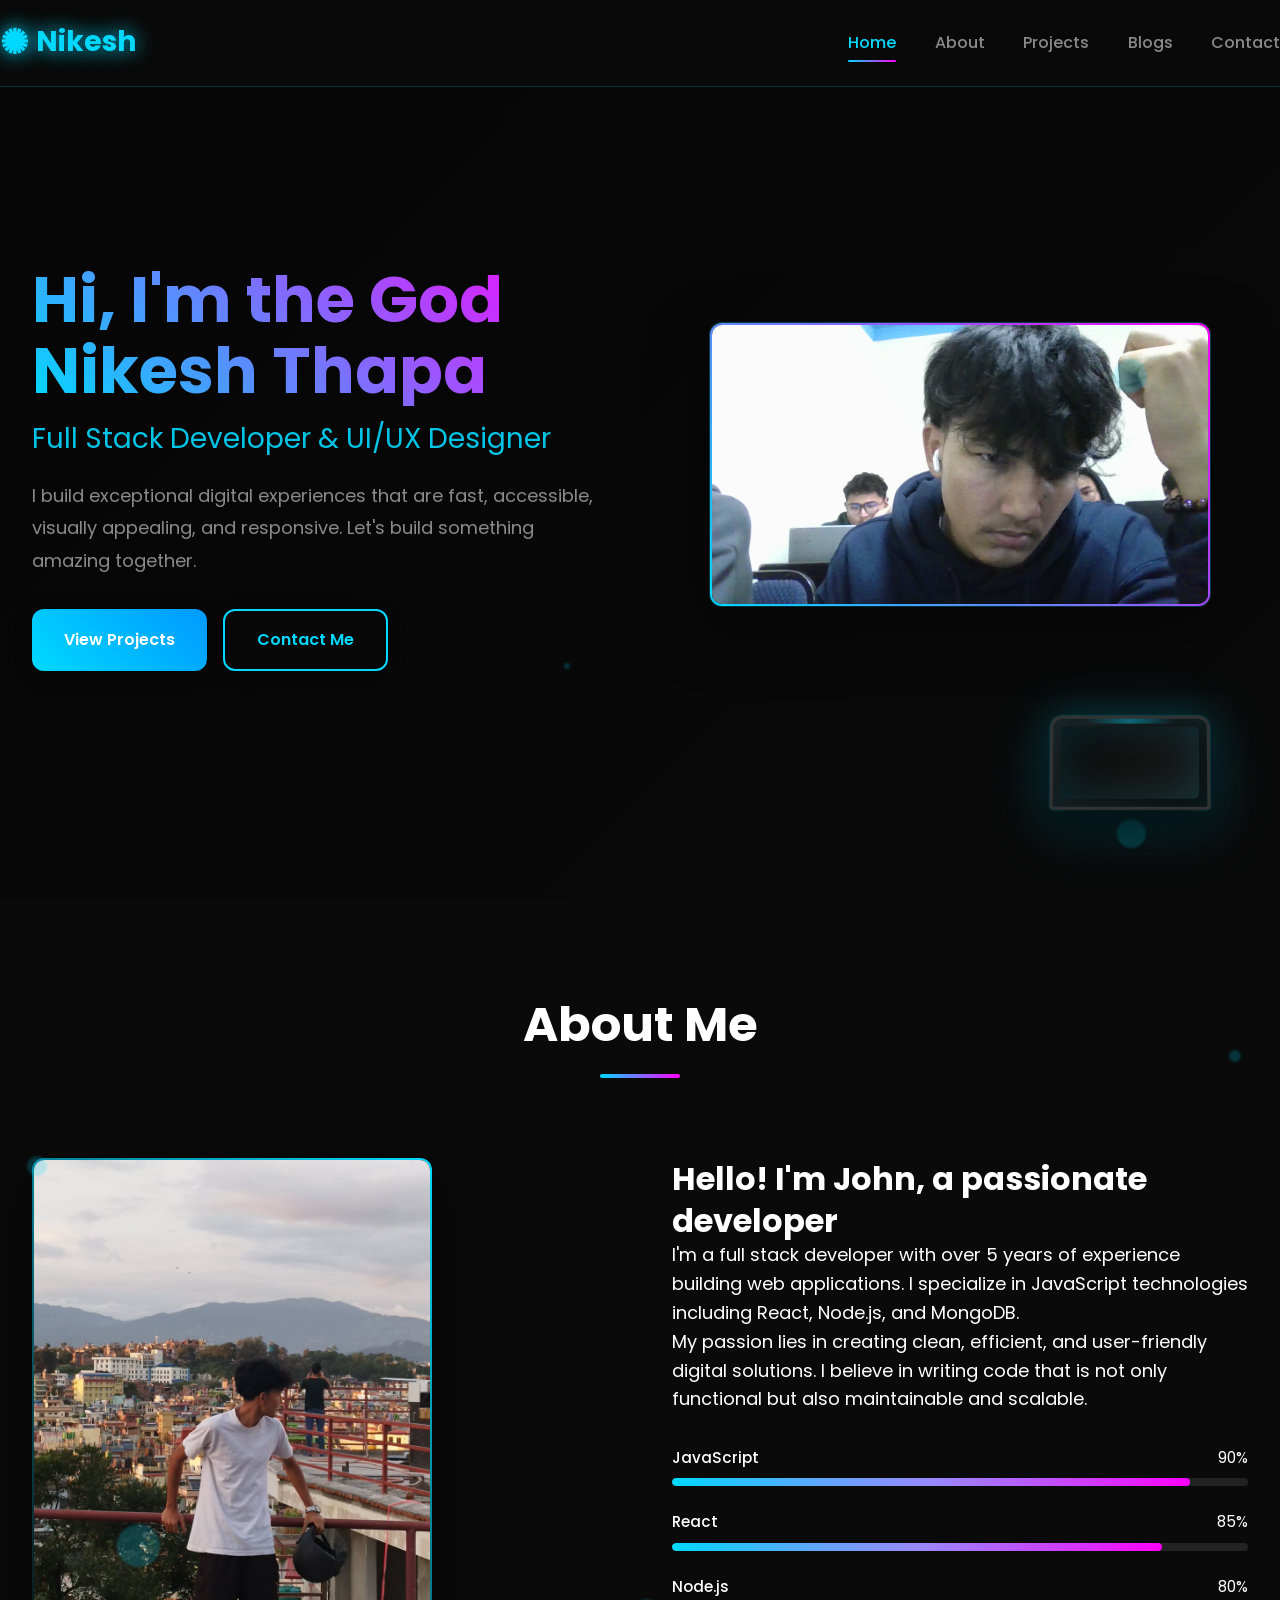
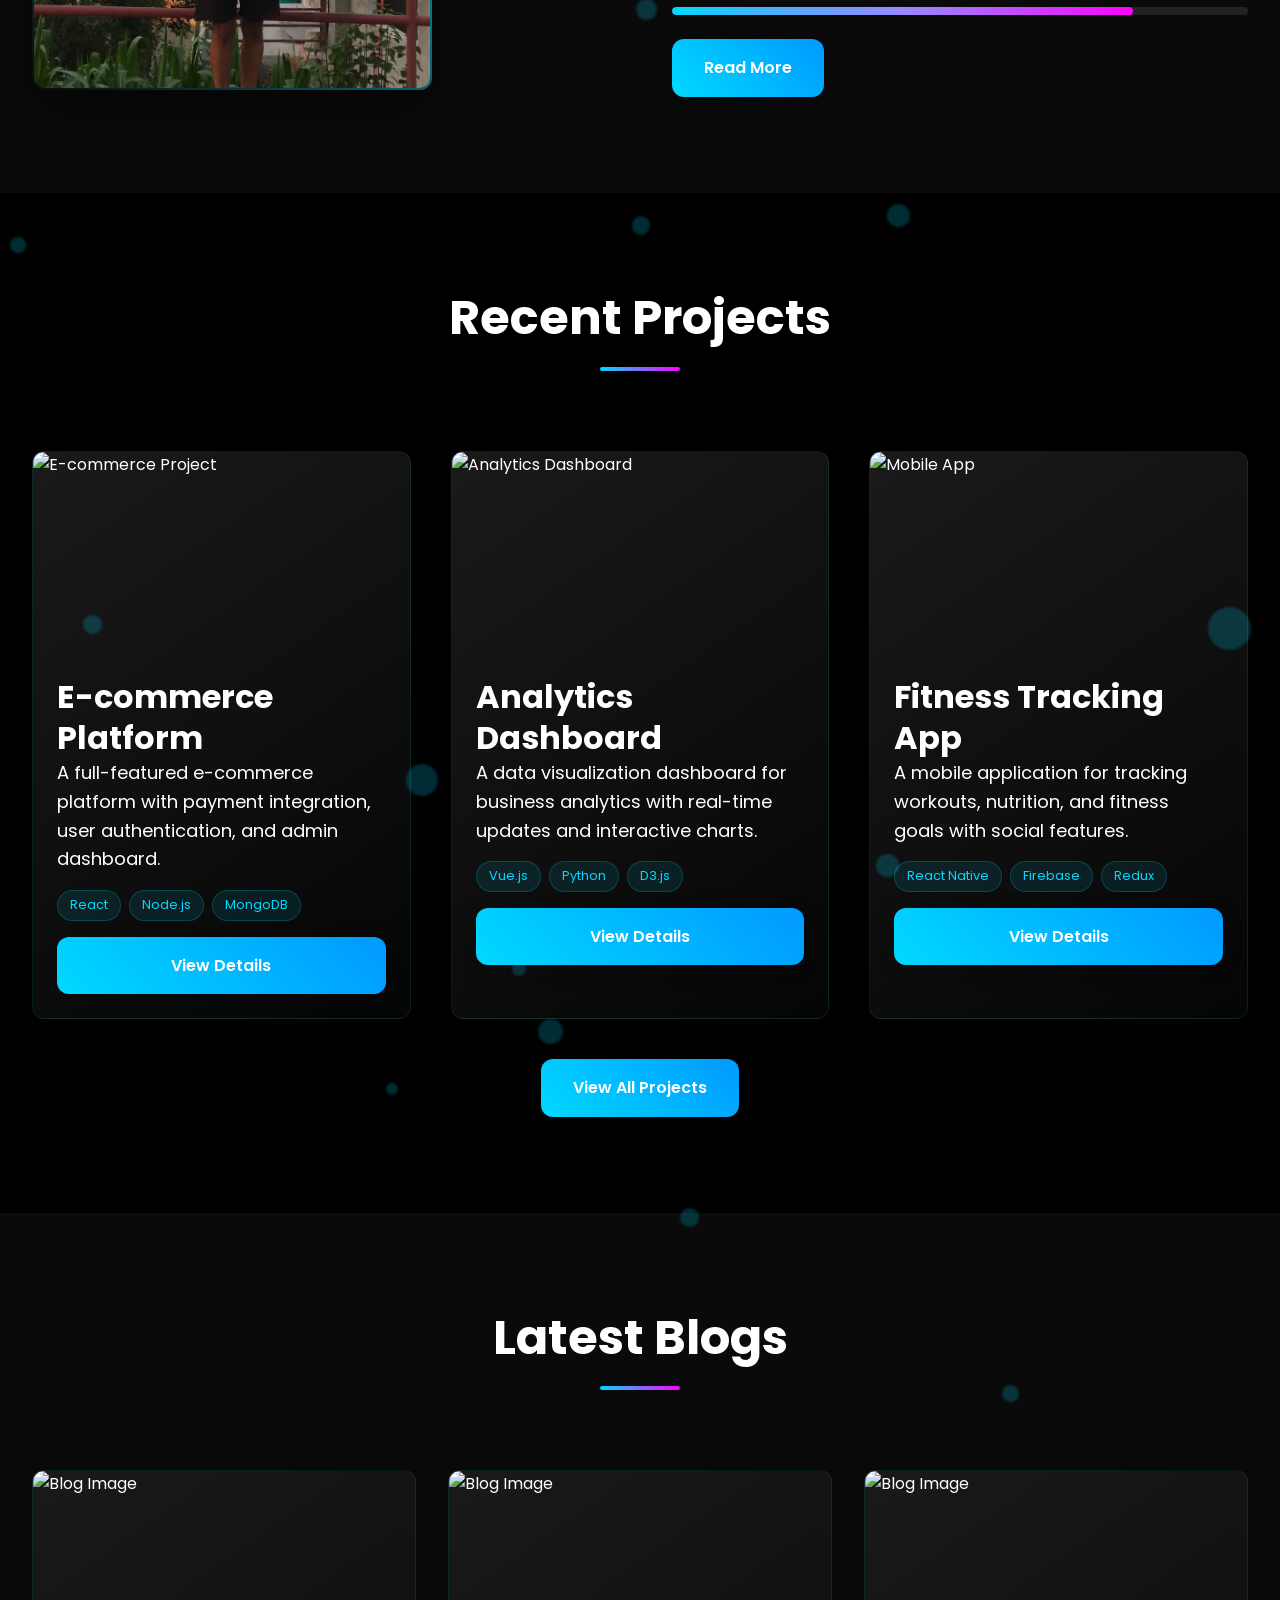
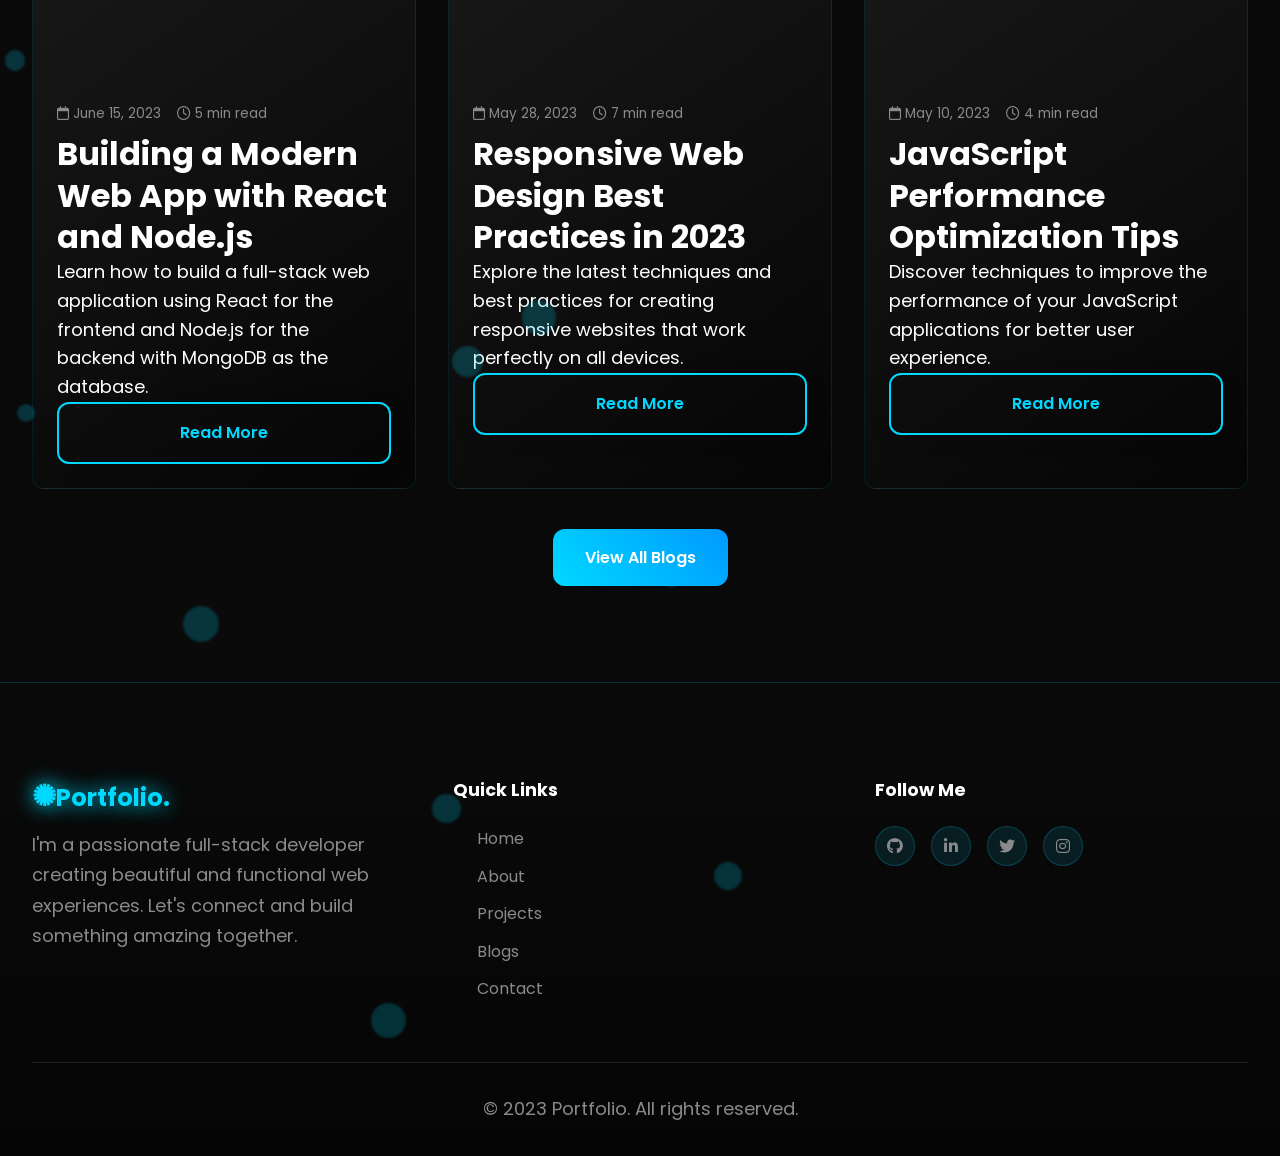
==== commit 71deba1b: "changes" ====
--- a/Index.html
+++ b/Index.html
@@ -265,80 +265,91 @@
         </div>
     </div>
 
-    <script>
-        // Mobile Navigation
-        const hamburger = document.getElementById('hamburger');
-        const navLinks = document.getElementById('nav-links');
-
-        hamburger.addEventListener('click', () => {
-            navLinks.classList.toggle('active');
-            hamburger.innerHTML = navLinks.classList.contains('active') 
-                ? '<i class="fas fa-times"></i>' 
-                : '<i class="fas fa-bars"></i>';
-        });
-
-        // Create floating particles
-        const particlesContainer = document.getElementById('particles-container');
-        const particleCount = 30;
-
-        for (let i = 0; i < particleCount; i++) {
-            const particle = document.createElement('div');
-            particle.className = 'particle';
-            
-            // Random properties
-            const size = Math.random() * 40 + 5;
-            const posX = Math.random() * 100;
-            const posY = Math.random() * 100;
-            const duration = Math.random() * 20 + 15;
-            const delay = Math.random() * 5;
-            
-            particle.style.width = `${size}px`;
-            particle.style.height = `${size}px`;
-            particle.style.left = `${posX}%`;
-            particle.style.top = `${posY}%`;
-            particle.style.animationDuration = `${duration}s`;
-            particle.style.animationDelay = `${delay}s`;
-            
-            particlesContainer.appendChild(particle);
+ <script>
+    // Mobile Navigation - SIMPLE FIX
+    const hamburger = document.getElementById('hamburger');
+    const navLinks = document.getElementById('nav-links');
+
+    // Make sure elements exist
+    if (hamburger && navLinks) {
+        hamburger.addEventListener('click', function() {
+            console.log('Hamburger clicked'); // Debug log
+            navLinks.classList.toggle('show-menu');
+            hamburger.classList.toggle('active');
+        });
+
+        // Close menu when clicking on links
+        document.querySelectorAll('.nav-links a').forEach(link => {
+            link.addEventListener('click', () => {
+                navLinks.classList.remove('show-menu');
+                hamburger.classList.remove('active');
+            });
+        });
+    }
+
+    // Rest of your code remains the same...
+    // Create floating particles
+    const particlesContainer = document.getElementById('particles-container');
+    const particleCount = 30;
+
+    for (let i = 0; i < particleCount; i++) {
+        const particle = document.createElement('div');
+        particle.className = 'particle';
+        
+        // Random properties
+        const size = Math.random() * 40 + 5;
+        const posX = Math.random() * 100;
+        const posY = Math.random() * 100;
+        const duration = Math.random() * 20 + 15;
+        const delay = Math.random() * 5;
+        
+        particle.style.width = `${size}px`;
+        particle.style.height = `${size}px`;
+        particle.style.left = `${posX}%`;
+        particle.style.top = `${posY}%`;
+        particle.style.animationDuration = `${duration}s`;
+        particle.style.animationDelay = `${delay}s`;
+        
+        particlesContainer.appendChild(particle);
+    }
+
+    // Blog card hover effect enhancement
+    document.querySelectorAll('.blog-card').forEach(card => {
+        card.addEventListener('mouseenter', function() {
+            this.style.zIndex = '100';
+        });
+        
+        card.addEventListener('mouseleave', function() {
+            this.style.zIndex = '';
+        });
+    });
+
+    // Smooth scroll for navigation links
+    document.querySelectorAll('a[href^="#"]').forEach(anchor => {
+        anchor.addEventListener('click', function (e) {
+            e.preventDefault();
+            const target = document.querySelector(this.getAttribute('href'));
+            if (target) {
+                target.scrollIntoView({
+                    behavior: 'smooth',
+                    block: 'start'
+                });
+            }
+        });
+    });
+
+    // Scroll progress indicator
+    window.addEventListener('scroll', () => {
+        const scrollTop = window.pageYOffset;
+        const docHeight = document.documentElement.scrollHeight - window.innerHeight;
+        const scrollPercent = (scrollTop / docHeight) * 100;
+        
+        // Update computer opacity on scroll
+        const computer = document.querySelector('.computer-3d-container');
+        if (computer) {
+            computer.style.opacity = Math.max(0.3, 1 - scrollPercent / 100);
         }
-
-        // Blog card hover effect enhancement
-        document.querySelectorAll('.blog-card').forEach(card => {
-            card.addEventListener('mouseenter', function() {
-                this.style.zIndex = '100';
-            });
-            
-            card.addEventListener('mouseleave', function() {
-                this.style.zIndex = '';
-            });
-        });
-
-        // Smooth scroll for navigation links
-        document.querySelectorAll('a[href^="#"]').forEach(anchor => {
-            anchor.addEventListener('click', function (e) {
-                e.preventDefault();
-                const target = document.querySelector(this.getAttribute('href'));
-                if (target) {
-                    target.scrollIntoView({
-                        behavior: 'smooth',
-                        block: 'start'
-                    });
-                }
-            });
-        });
-
-        // Scroll progress indicator
-        window.addEventListener('scroll', () => {
-            const scrollTop = window.pageYOffset;
-            const docHeight = document.documentElement.scrollHeight - window.innerHeight;
-            const scrollPercent = (scrollTop / docHeight) * 100;
-            
-            // Update computer opacity on scroll
-            const computer = document.querySelector('.computer-3d-container');
-            if (computer) {
-                computer.style.opacity = Math.max(0.3, 1 - scrollPercent / 100);
-            }
-        });
-    </script>
+    });
+</script>
 </body>
-</html>+</html> 
--- a/style.css
+++ b/style.css
@@ -2133,4 +2133,81 @@
         opacity: 0;
         transform: translate(var(--tx), var(--ty)) scale(0);
     }
+}
+
+
+
+
+/* Mobile Navigation - UPDATED FIX */
+@media (max-width: 768px) {
+    .nav-links {
+        position: fixed;
+        top: 70px;
+        left: 0;
+        right: 0;
+        background: rgba(10, 10, 10, 0.98);
+        backdrop-filter: blur(20px);
+        -webkit-backdrop-filter: blur(20px);
+        flex-direction: column;
+        padding: 2rem;
+        transform: translateY(-100%);
+        opacity: 0;
+        visibility: hidden;
+        transition: all 0.5s cubic-bezier(0.4, 0, 0.2, 1);
+        z-index: 999;
+        border-top: 1px solid rgba(0, 217, 255, 0.2);
+        box-shadow: var(--shadow-lg);
+        display: flex !important;
+    }
+    
+    .nav-links.show-menu {
+        transform: translateY(0);
+        opacity: 1;
+        visibility: visible;
+        height: auto;
+        max-height: calc(100vh - 70px);
+        overflow-y: auto;
+    }
+    
+    .nav-links li {
+        width: 100%;
+        text-align: center;
+        margin-bottom: 1rem;
+    }
+    
+    .nav-links a {
+        display: block;
+        padding: 1rem;
+        border-radius: var(--border-radius);
+        transition: var(--transition);
+        font-size: 1.1rem;
+    }
+    
+    .nav-links a:hover {
+        background: rgba(0, 217, 255, 0.1);
+    }
+    
+    .hamburger {
+        display: block;
+        cursor: pointer;
+        z-index: 1001;
+    }
+    
+    .hamburger.active i {
+        transform: rotate(90deg);
+    }
+    
+    .hero-buttons {
+        flex-direction: column;
+        align-items: stretch;
+    }
+    
+    .btn {
+        width: 100%;
+        justify-content: center;
+    }
+    
+    .project-links {
+        flex-direction: column;
+    }
 }
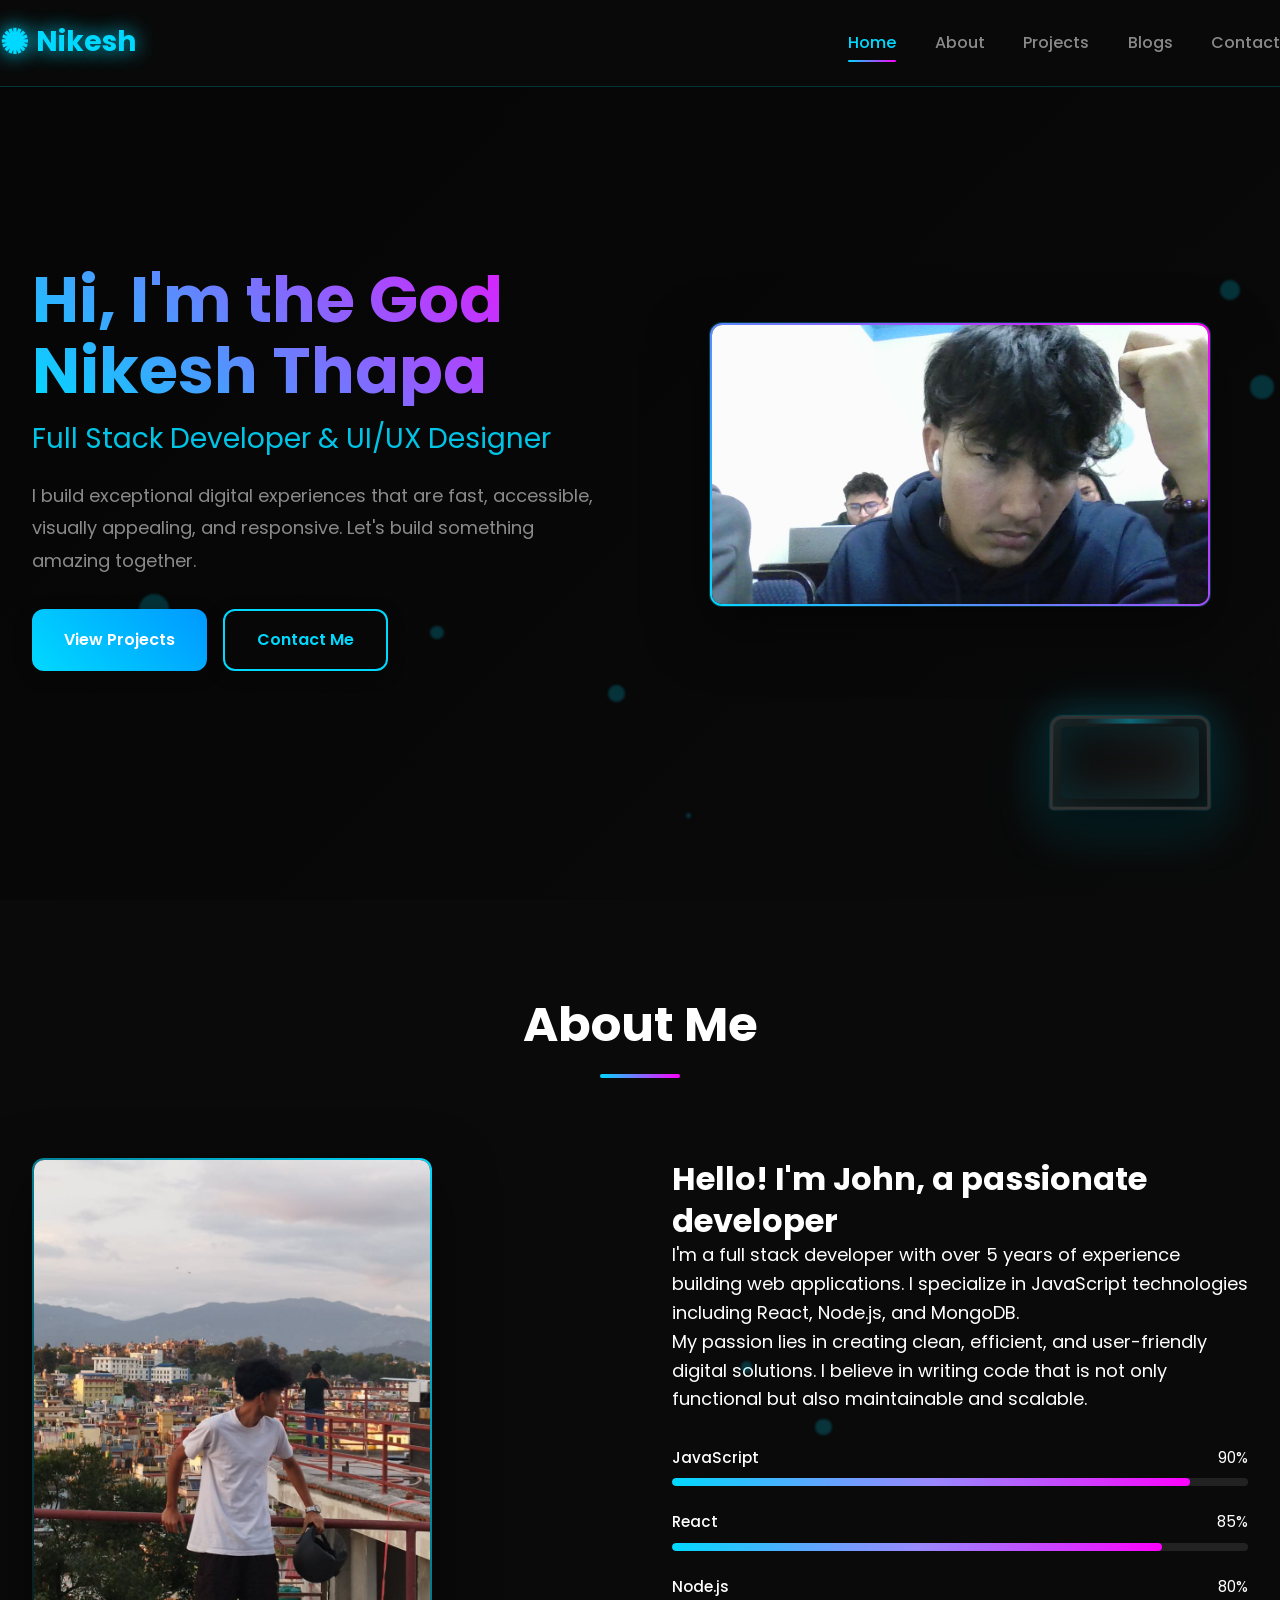
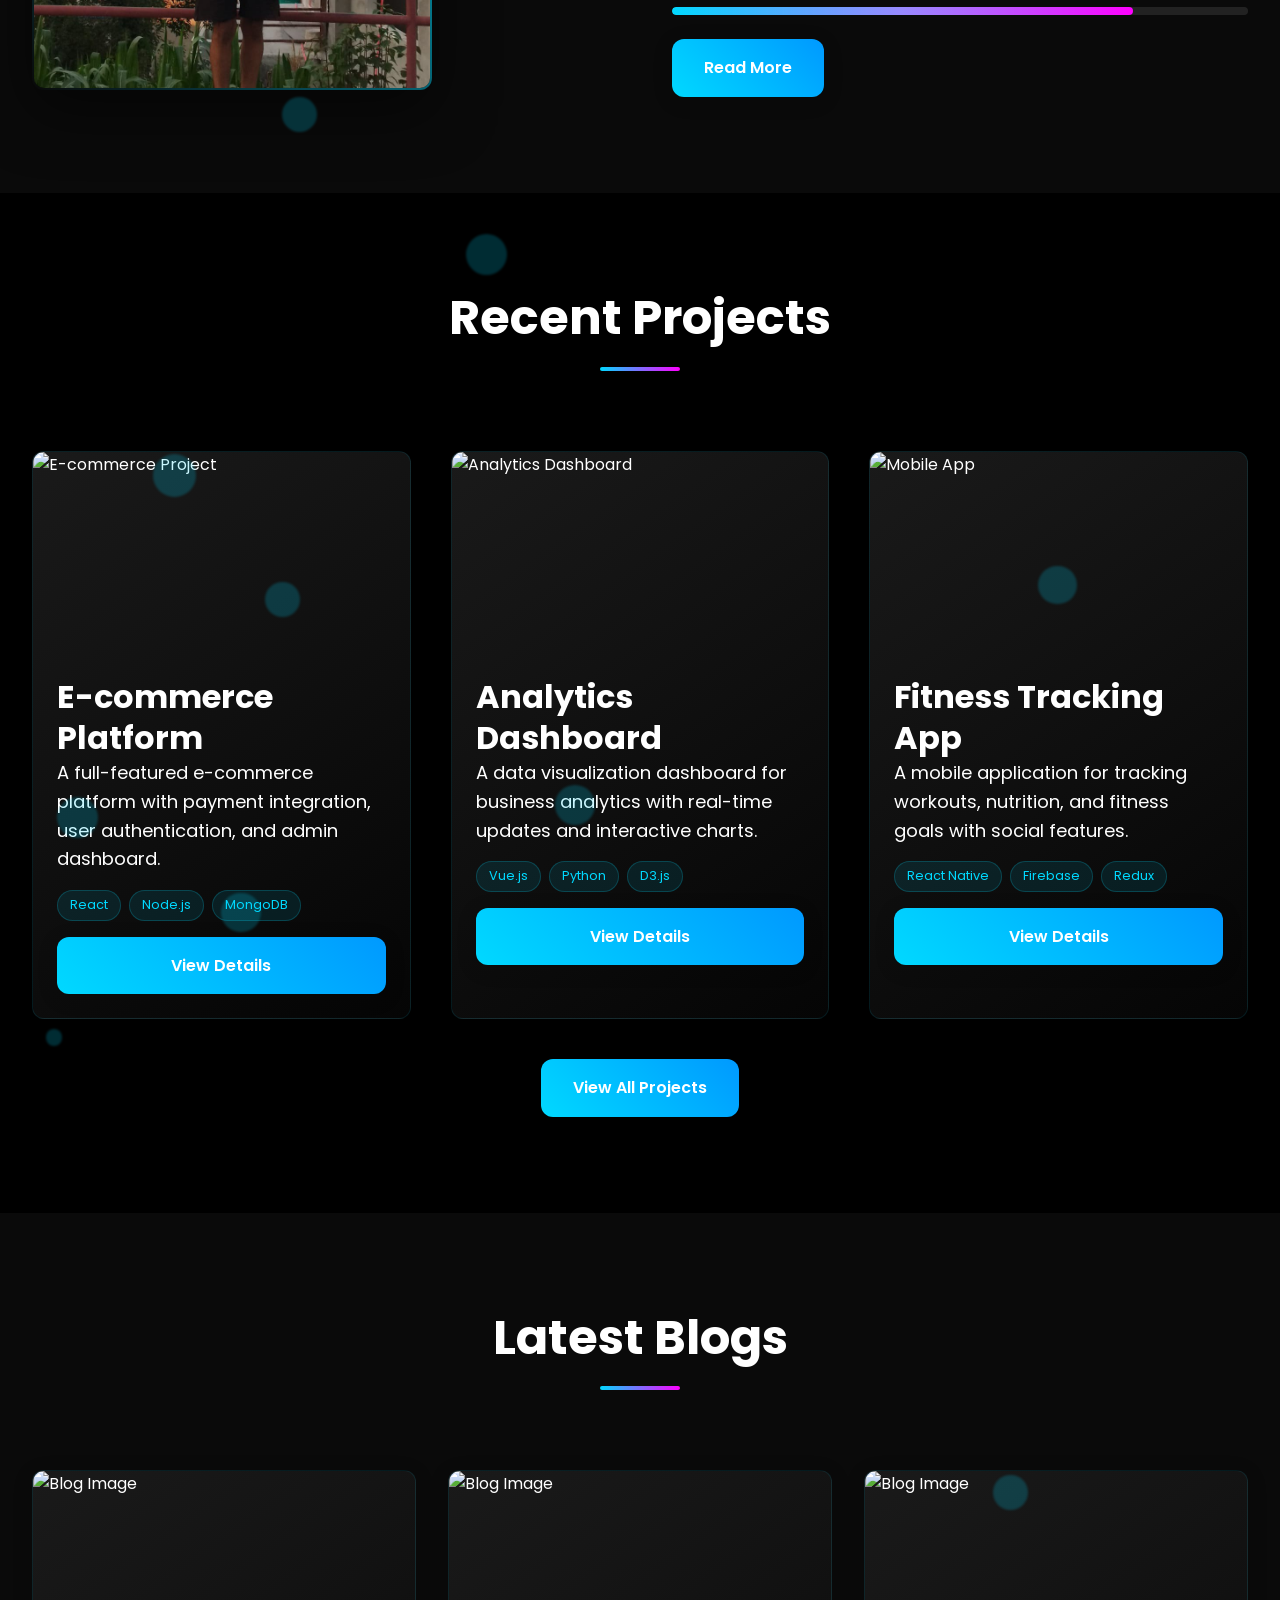
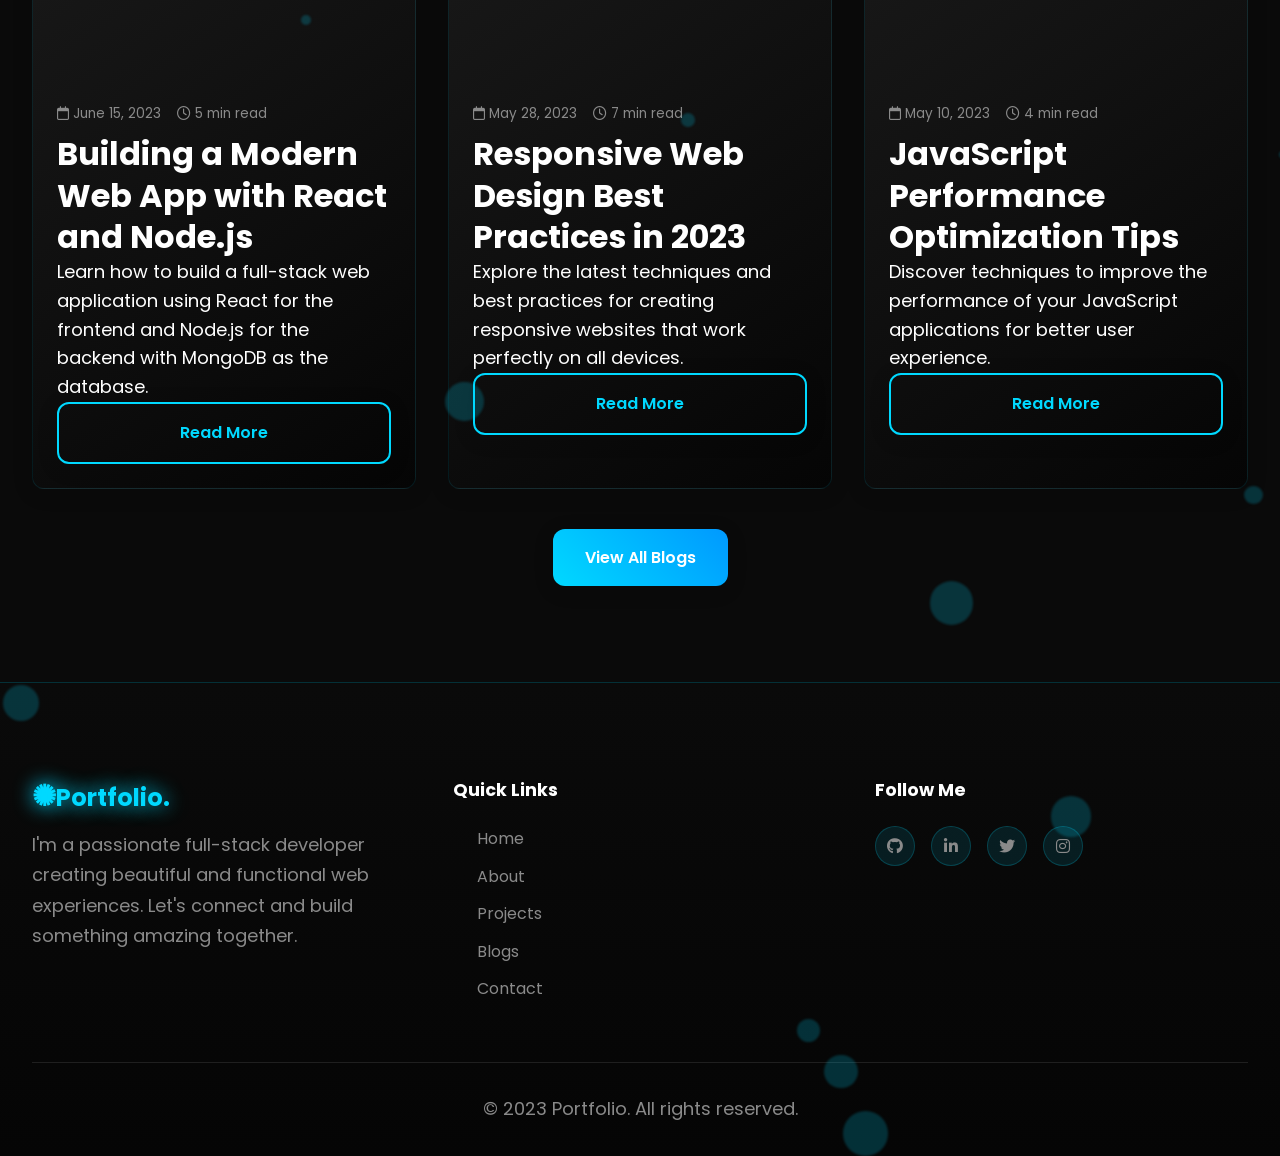
==== commit 253bae9c: "first merge" ====
--- a/Index.html
+++ b/Index.html
@@ -265,91 +265,80 @@
         </div>
     </div>
 
- <script>
-    // Mobile Navigation - SIMPLE FIX
-    const hamburger = document.getElementById('hamburger');
-    const navLinks = document.getElementById('nav-links');
-
-    // Make sure elements exist
-    if (hamburger && navLinks) {
-        hamburger.addEventListener('click', function() {
-            console.log('Hamburger clicked'); // Debug log
-            navLinks.classList.toggle('show-menu');
-            hamburger.classList.toggle('active');
+    <script>
+        // Mobile Navigation
+        const hamburger = document.getElementById('hamburger');
+        const navLinks = document.getElementById('nav-links');
+
+        hamburger.addEventListener('click', () => {
+            navLinks.classList.toggle('active');
+            hamburger.innerHTML = navLinks.classList.contains('active') 
+                ? '<i class="fas fa-times"></i>' 
+                : '<i class="fas fa-bars"></i>';
         });
 
-        // Close menu when clicking on links
-        document.querySelectorAll('.nav-links a').forEach(link => {
-            link.addEventListener('click', () => {
-                navLinks.classList.remove('show-menu');
-                hamburger.classList.remove('active');
+        // Create floating particles
+        const particlesContainer = document.getElementById('particles-container');
+        const particleCount = 30;
+
+        for (let i = 0; i < particleCount; i++) {
+            const particle = document.createElement('div');
+            particle.className = 'particle';
+            
+            // Random properties
+            const size = Math.random() * 40 + 5;
+            const posX = Math.random() * 100;
+            const posY = Math.random() * 100;
+            const duration = Math.random() * 20 + 15;
+            const delay = Math.random() * 5;
+            
+            particle.style.width = `${size}px`;
+            particle.style.height = `${size}px`;
+            particle.style.left = `${posX}%`;
+            particle.style.top = `${posY}%`;
+            particle.style.animationDuration = `${duration}s`;
+            particle.style.animationDelay = `${delay}s`;
+            
+            particlesContainer.appendChild(particle);
+        }
+
+        // Blog card hover effect enhancement
+        document.querySelectorAll('.blog-card').forEach(card => {
+            card.addEventListener('mouseenter', function() {
+                this.style.zIndex = '100';
+            });
+            
+            card.addEventListener('mouseleave', function() {
+                this.style.zIndex = '';
             });
         });
-    }
-
-    // Rest of your code remains the same...
-    // Create floating particles
-    const particlesContainer = document.getElementById('particles-container');
-    const particleCount = 30;
-
-    for (let i = 0; i < particleCount; i++) {
-        const particle = document.createElement('div');
-        particle.className = 'particle';
-        
-        // Random properties
-        const size = Math.random() * 40 + 5;
-        const posX = Math.random() * 100;
-        const posY = Math.random() * 100;
-        const duration = Math.random() * 20 + 15;
-        const delay = Math.random() * 5;
-        
-        particle.style.width = `${size}px`;
-        particle.style.height = `${size}px`;
-        particle.style.left = `${posX}%`;
-        particle.style.top = `${posY}%`;
-        particle.style.animationDuration = `${duration}s`;
-        particle.style.animationDelay = `${delay}s`;
-        
-        particlesContainer.appendChild(particle);
-    }
-
-    // Blog card hover effect enhancement
-    document.querySelectorAll('.blog-card').forEach(card => {
-        card.addEventListener('mouseenter', function() {
-            this.style.zIndex = '100';
+
+        // Smooth scroll for navigation links
+        document.querySelectorAll('a[href^="#"]').forEach(anchor => {
+            anchor.addEventListener('click', function (e) {
+                e.preventDefault();
+                const target = document.querySelector(this.getAttribute('href'));
+                if (target) {
+                    target.scrollIntoView({
+                        behavior: 'smooth',
+                        block: 'start'
+                    });
+                }
+            });
         });
-        
-        card.addEventListener('mouseleave', function() {
-            this.style.zIndex = '';
-        });
-    });
-
-    // Smooth scroll for navigation links
-    document.querySelectorAll('a[href^="#"]').forEach(anchor => {
-        anchor.addEventListener('click', function (e) {
-            e.preventDefault();
-            const target = document.querySelector(this.getAttribute('href'));
-            if (target) {
-                target.scrollIntoView({
-                    behavior: 'smooth',
-                    block: 'start'
-                });
+
+        // Scroll progress indicator
+        window.addEventListener('scroll', () => {
+            const scrollTop = window.pageYOffset;
+            const docHeight = document.documentElement.scrollHeight - window.innerHeight;
+            const scrollPercent = (scrollTop / docHeight) * 100;
+            
+            // Update computer opacity on scroll
+            const computer = document.querySelector('.computer-3d-container');
+            if (computer) {
+                computer.style.opacity = Math.max(0.3, 1 - scrollPercent / 100);
             }
         });
-    });
-
-    // Scroll progress indicator
-    window.addEventListener('scroll', () => {
-        const scrollTop = window.pageYOffset;
-        const docHeight = document.documentElement.scrollHeight - window.innerHeight;
-        const scrollPercent = (scrollTop / docHeight) * 100;
-        
-        // Update computer opacity on scroll
-        const computer = document.querySelector('.computer-3d-container');
-        if (computer) {
-            computer.style.opacity = Math.max(0.3, 1 - scrollPercent / 100);
-        }
-    });
-</script>
+    </script>
 </body>
-</html> +</html>
--- a/style.css
+++ b/style.css
@@ -2133,81 +2133,4 @@
         opacity: 0;
         transform: translate(var(--tx), var(--ty)) scale(0);
     }
-}
-
-
-
-
-/* Mobile Navigation - UPDATED FIX */
-@media (max-width: 768px) {
-    .nav-links {
-        position: fixed;
-        top: 70px;
-        left: 0;
-        right: 0;
-        background: rgba(10, 10, 10, 0.98);
-        backdrop-filter: blur(20px);
-        -webkit-backdrop-filter: blur(20px);
-        flex-direction: column;
-        padding: 2rem;
-        transform: translateY(-100%);
-        opacity: 0;
-        visibility: hidden;
-        transition: all 0.5s cubic-bezier(0.4, 0, 0.2, 1);
-        z-index: 999;
-        border-top: 1px solid rgba(0, 217, 255, 0.2);
-        box-shadow: var(--shadow-lg);
-        display: flex !important;
-    }
-    
-    .nav-links.show-menu {
-        transform: translateY(0);
-        opacity: 1;
-        visibility: visible;
-        height: auto;
-        max-height: calc(100vh - 70px);
-        overflow-y: auto;
-    }
-    
-    .nav-links li {
-        width: 100%;
-        text-align: center;
-        margin-bottom: 1rem;
-    }
-    
-    .nav-links a {
-        display: block;
-        padding: 1rem;
-        border-radius: var(--border-radius);
-        transition: var(--transition);
-        font-size: 1.1rem;
-    }
-    
-    .nav-links a:hover {
-        background: rgba(0, 217, 255, 0.1);
-    }
-    
-    .hamburger {
-        display: block;
-        cursor: pointer;
-        z-index: 1001;
-    }
-    
-    .hamburger.active i {
-        transform: rotate(90deg);
-    }
-    
-    .hero-buttons {
-        flex-direction: column;
-        align-items: stretch;
-    }
-    
-    .btn {
-        width: 100%;
-        justify-content: center;
-    }
-    
-    .project-links {
-        flex-direction: column;
-    }
 }
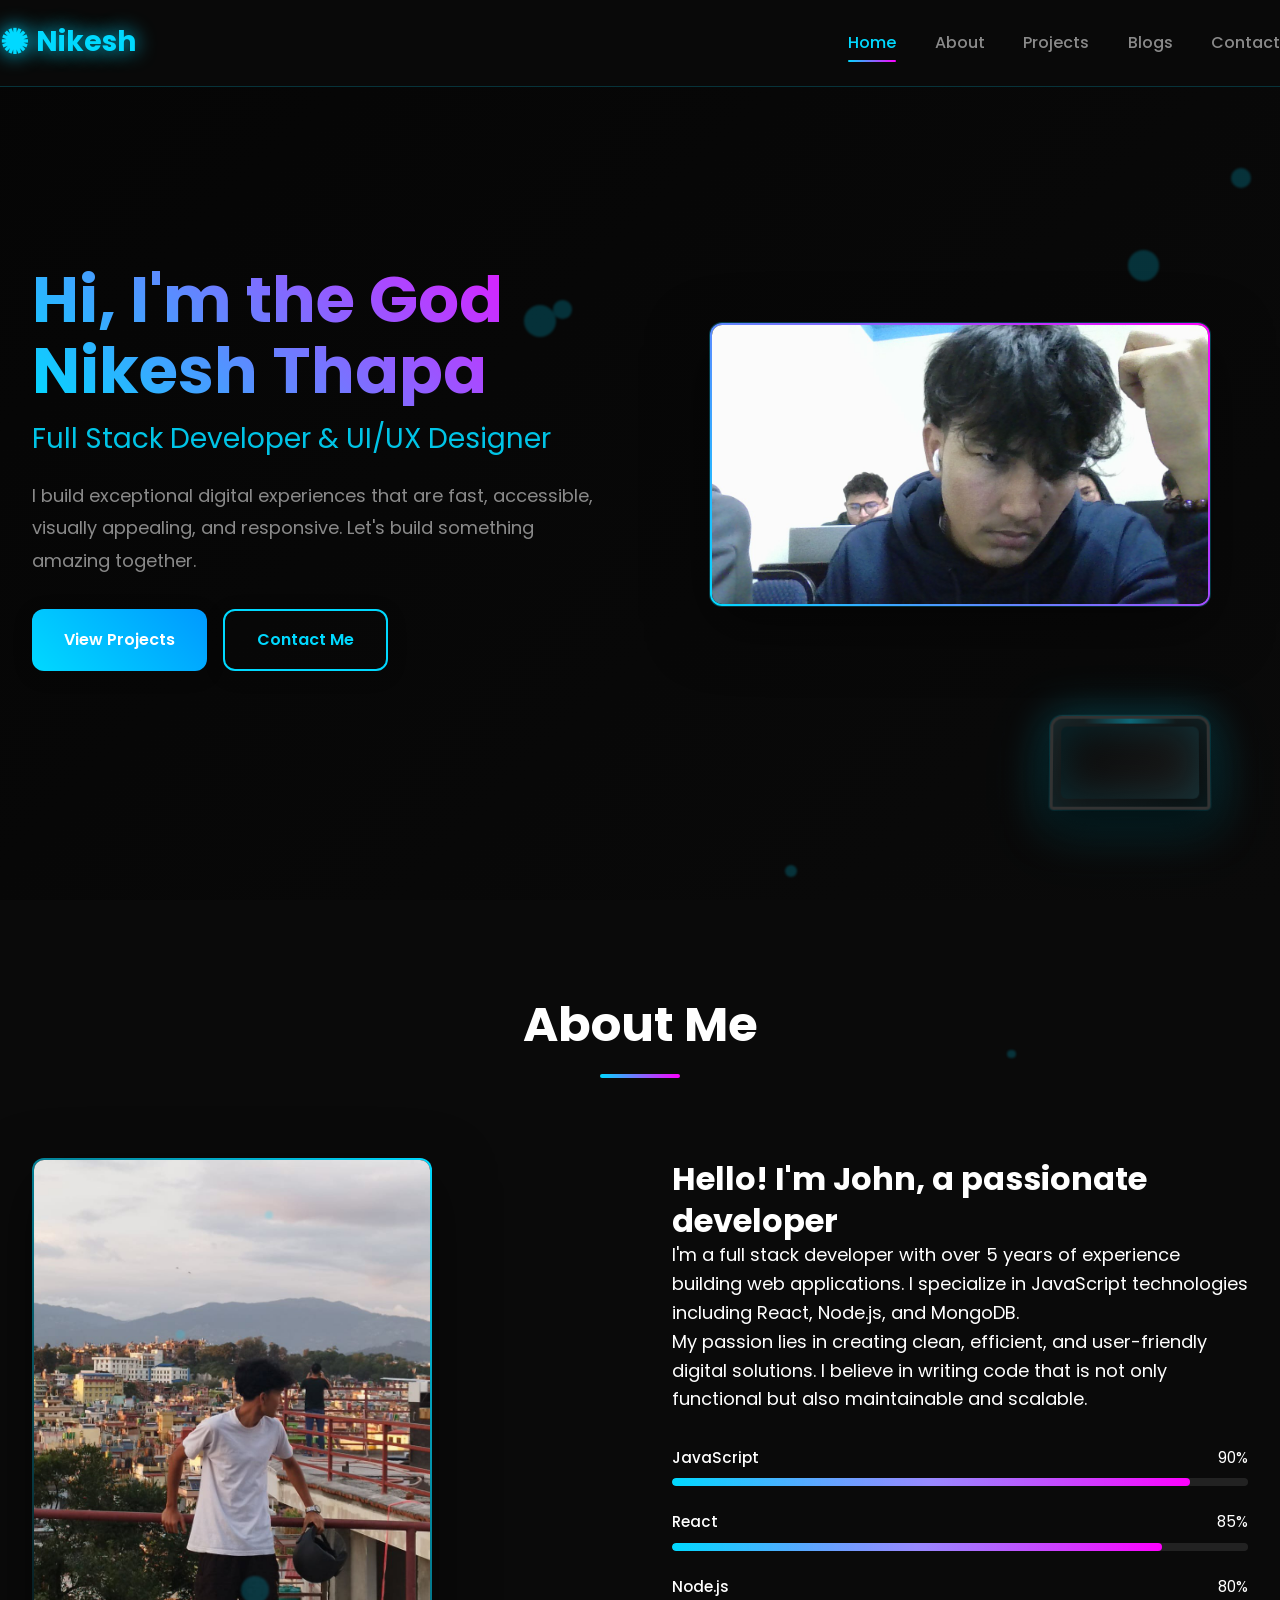
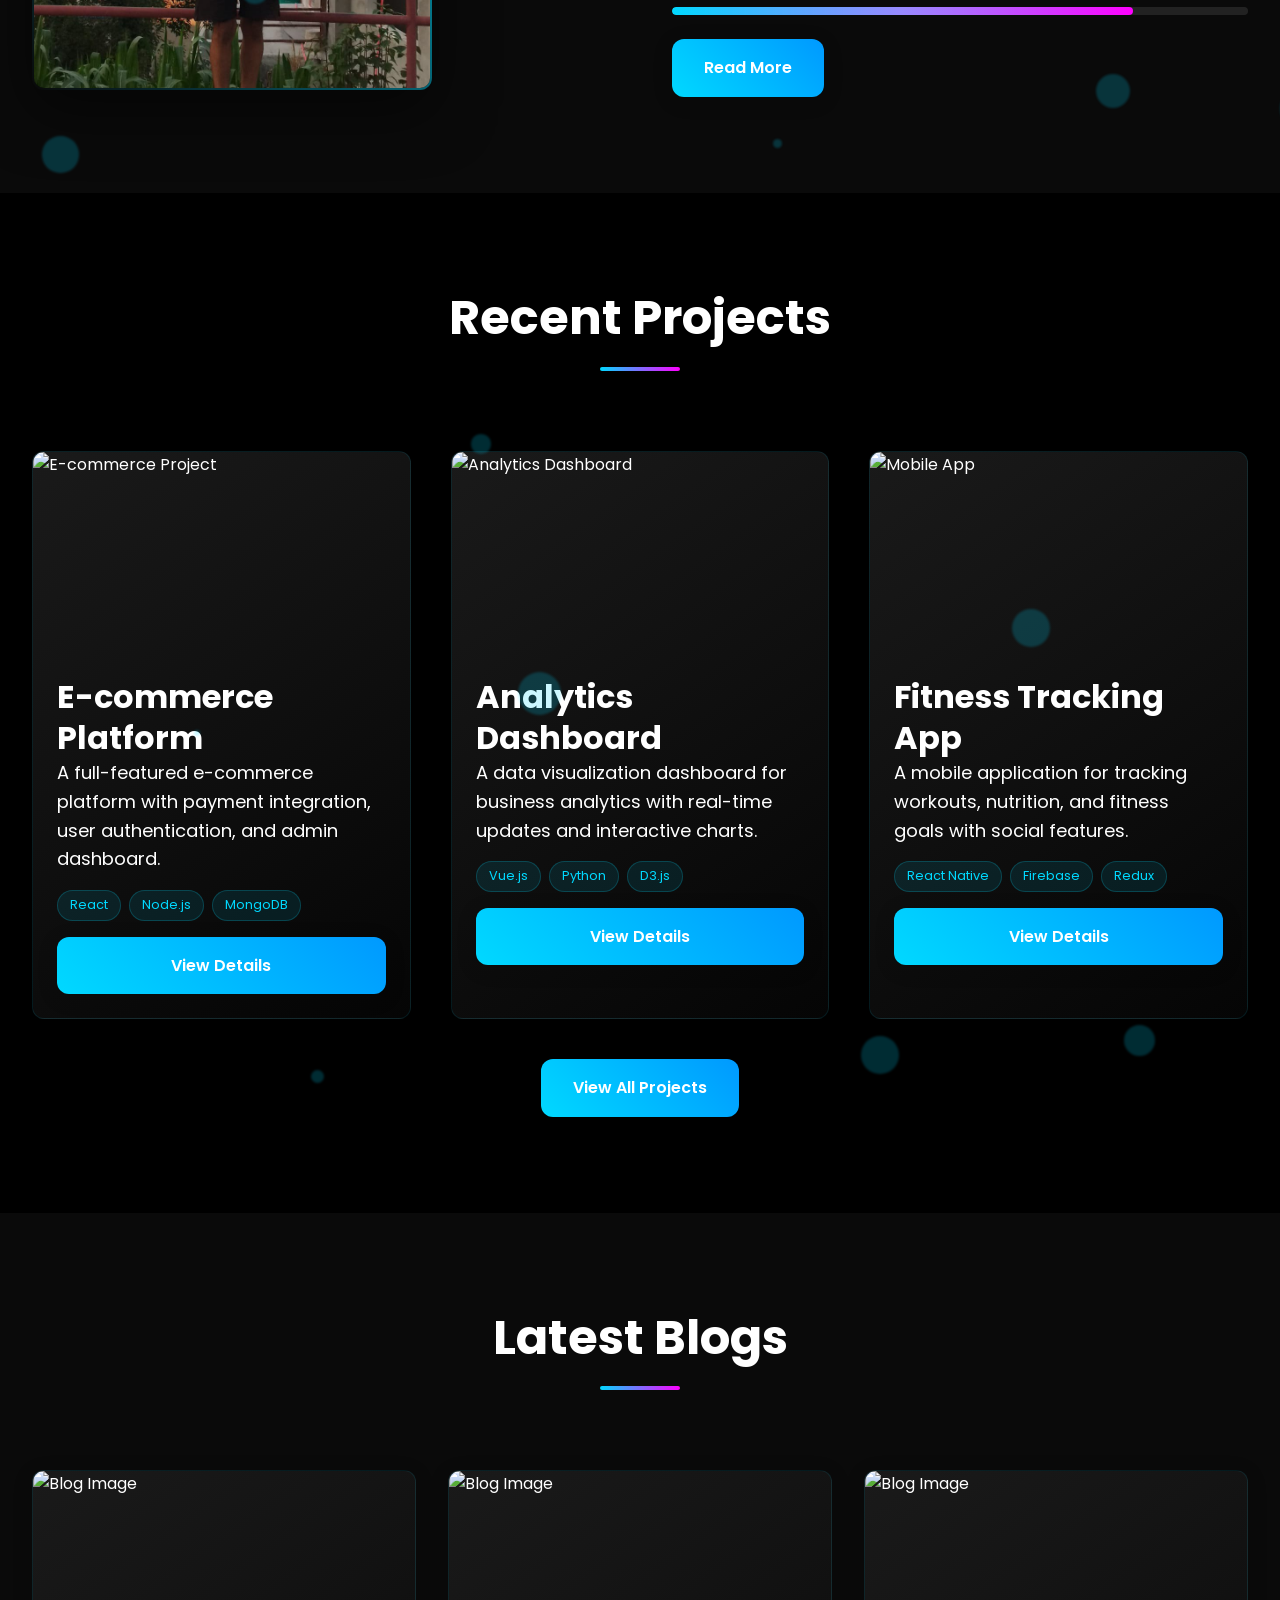
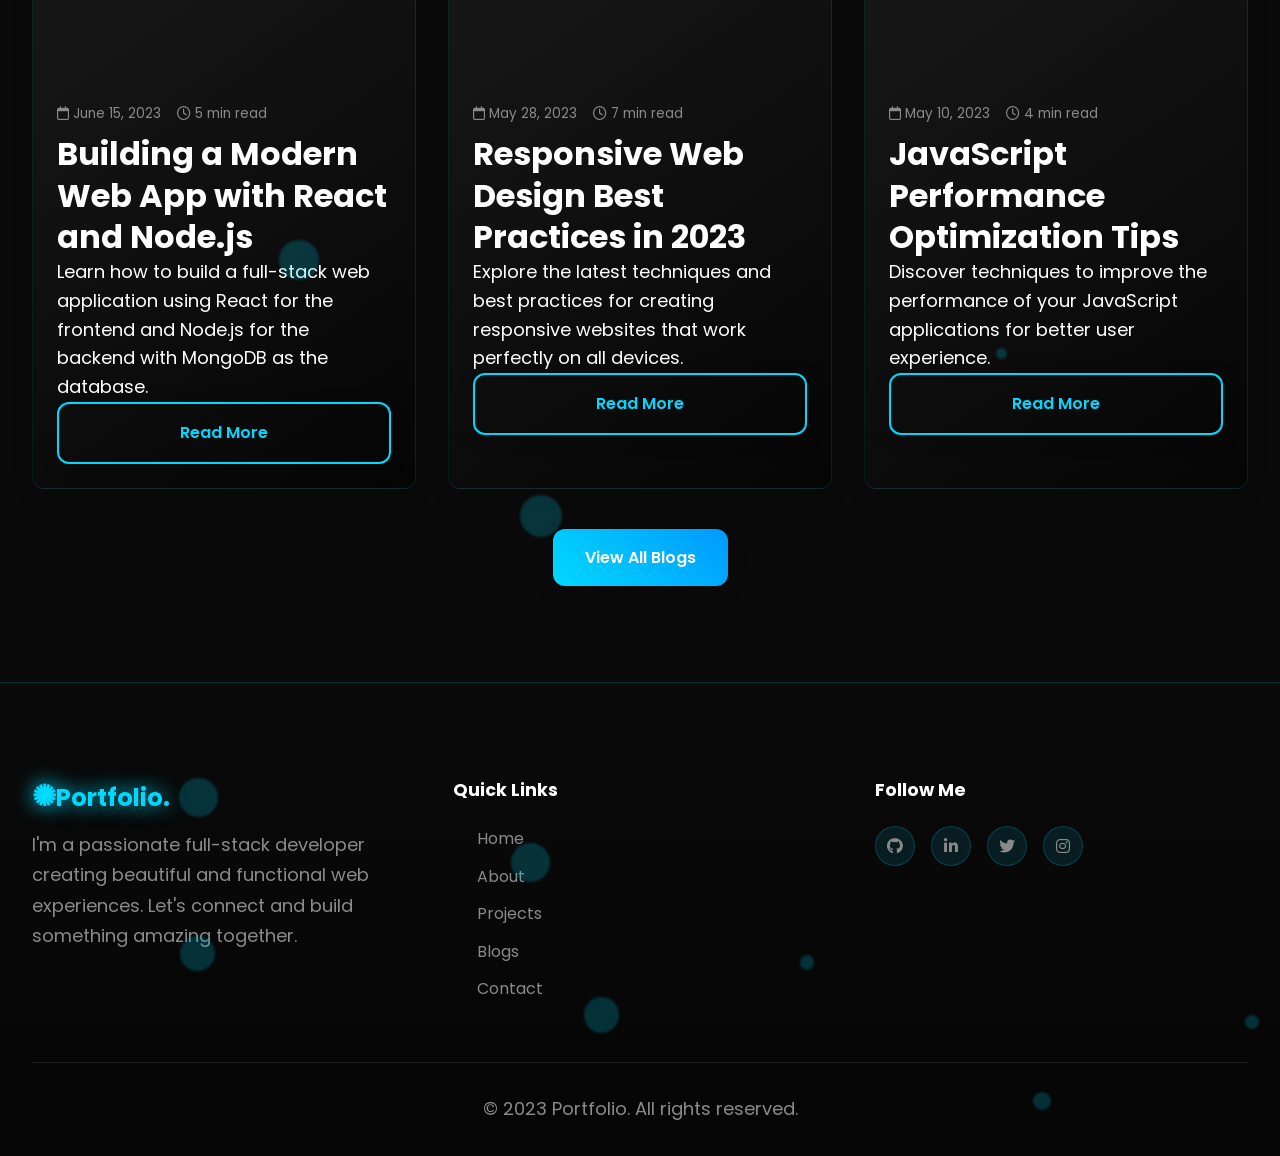
==== commit a4adcc4c: "changes" ====
--- a/Index.html
+++ b/Index.html
@@ -265,80 +265,91 @@
         </div>
     </div>
 
-    <script>
-        // Mobile Navigation
-        const hamburger = document.getElementById('hamburger');
-        const navLinks = document.getElementById('nav-links');
-
-        hamburger.addEventListener('click', () => {
-            navLinks.classList.toggle('active');
-            hamburger.innerHTML = navLinks.classList.contains('active') 
-                ? '<i class="fas fa-times"></i>' 
-                : '<i class="fas fa-bars"></i>';
-        });
-
-        // Create floating particles
-        const particlesContainer = document.getElementById('particles-container');
-        const particleCount = 30;
-
-        for (let i = 0; i < particleCount; i++) {
-            const particle = document.createElement('div');
-            particle.className = 'particle';
-            
-            // Random properties
-            const size = Math.random() * 40 + 5;
-            const posX = Math.random() * 100;
-            const posY = Math.random() * 100;
-            const duration = Math.random() * 20 + 15;
-            const delay = Math.random() * 5;
-            
-            particle.style.width = `${size}px`;
-            particle.style.height = `${size}px`;
-            particle.style.left = `${posX}%`;
-            particle.style.top = `${posY}%`;
-            particle.style.animationDuration = `${duration}s`;
-            particle.style.animationDelay = `${delay}s`;
-            
-            particlesContainer.appendChild(particle);
+ <script>
+    // Mobile Navigation - SIMPLE FIX
+    const hamburger = document.getElementById('hamburger');
+    const navLinks = document.getElementById('nav-links');
+
+    // Make sure elements exist
+    if (hamburger && navLinks) {
+        hamburger.addEventListener('click', function() {
+            console.log('Hamburger clicked'); // Debug log
+            navLinks.classList.toggle('show-menu');
+            hamburger.classList.toggle('active');
+        });
+
+        // Close menu when clicking on links
+        document.querySelectorAll('.nav-links a').forEach(link => {
+            link.addEventListener('click', () => {
+                navLinks.classList.remove('show-menu');
+                hamburger.classList.remove('active');
+            });
+        });
+    }
+
+ 
+    // Create floating particles
+    const particlesContainer = document.getElementById('particles-container');
+    const particleCount = 30;
+
+    for (let i = 0; i < particleCount; i++) {
+        const particle = document.createElement('div');
+        particle.className = 'particle';
+        
+        // Random properties
+        const size = Math.random() * 40 + 5;
+        const posX = Math.random() * 100;
+        const posY = Math.random() * 100;
+        const duration = Math.random() * 20 + 15;
+        const delay = Math.random() * 5;
+        
+        particle.style.width = `${size}px`;
+        particle.style.height = `${size}px`;
+        particle.style.left = `${posX}%`;
+        particle.style.top = `${posY}%`;
+        particle.style.animationDuration = `${duration}s`;
+        particle.style.animationDelay = `${delay}s`;
+        
+        particlesContainer.appendChild(particle);
+    }
+
+    // Blog card hover effect enhancement
+    document.querySelectorAll('.blog-card').forEach(card => {
+        card.addEventListener('mouseenter', function() {
+            this.style.zIndex = '100';
+        });
+        
+        card.addEventListener('mouseleave', function() {
+            this.style.zIndex = '';
+        });
+    });
+
+    // Smooth scroll for navigation links
+    document.querySelectorAll('a[href^="#"]').forEach(anchor => {
+        anchor.addEventListener('click', function (e) {
+            e.preventDefault();
+            const target = document.querySelector(this.getAttribute('href'));
+            if (target) {
+                target.scrollIntoView({
+                    behavior: 'smooth',
+                    block: 'start'
+                });
+            }
+        });
+    });
+
+    // Scroll progress indicator
+    window.addEventListener('scroll', () => {
+        const scrollTop = window.pageYOffset;
+        const docHeight = document.documentElement.scrollHeight - window.innerHeight;
+        const scrollPercent = (scrollTop / docHeight) * 100;
+        
+        // Update computer opacity on scroll
+        const computer = document.querySelector('.computer-3d-container');
+        if (computer) {
+            computer.style.opacity = Math.max(0.3, 1 - scrollPercent / 100);
         }
-
-        // Blog card hover effect enhancement
-        document.querySelectorAll('.blog-card').forEach(card => {
-            card.addEventListener('mouseenter', function() {
-                this.style.zIndex = '100';
-            });
-            
-            card.addEventListener('mouseleave', function() {
-                this.style.zIndex = '';
-            });
-        });
-
-        // Smooth scroll for navigation links
-        document.querySelectorAll('a[href^="#"]').forEach(anchor => {
-            anchor.addEventListener('click', function (e) {
-                e.preventDefault();
-                const target = document.querySelector(this.getAttribute('href'));
-                if (target) {
-                    target.scrollIntoView({
-                        behavior: 'smooth',
-                        block: 'start'
-                    });
-                }
-            });
-        });
-
-        // Scroll progress indicator
-        window.addEventListener('scroll', () => {
-            const scrollTop = window.pageYOffset;
-            const docHeight = document.documentElement.scrollHeight - window.innerHeight;
-            const scrollPercent = (scrollTop / docHeight) * 100;
-            
-            // Update computer opacity on scroll
-            const computer = document.querySelector('.computer-3d-container');
-            if (computer) {
-                computer.style.opacity = Math.max(0.3, 1 - scrollPercent / 100);
-            }
-        });
-    </script>
+    });
+</script>
 </body>
-</html>+</html> 
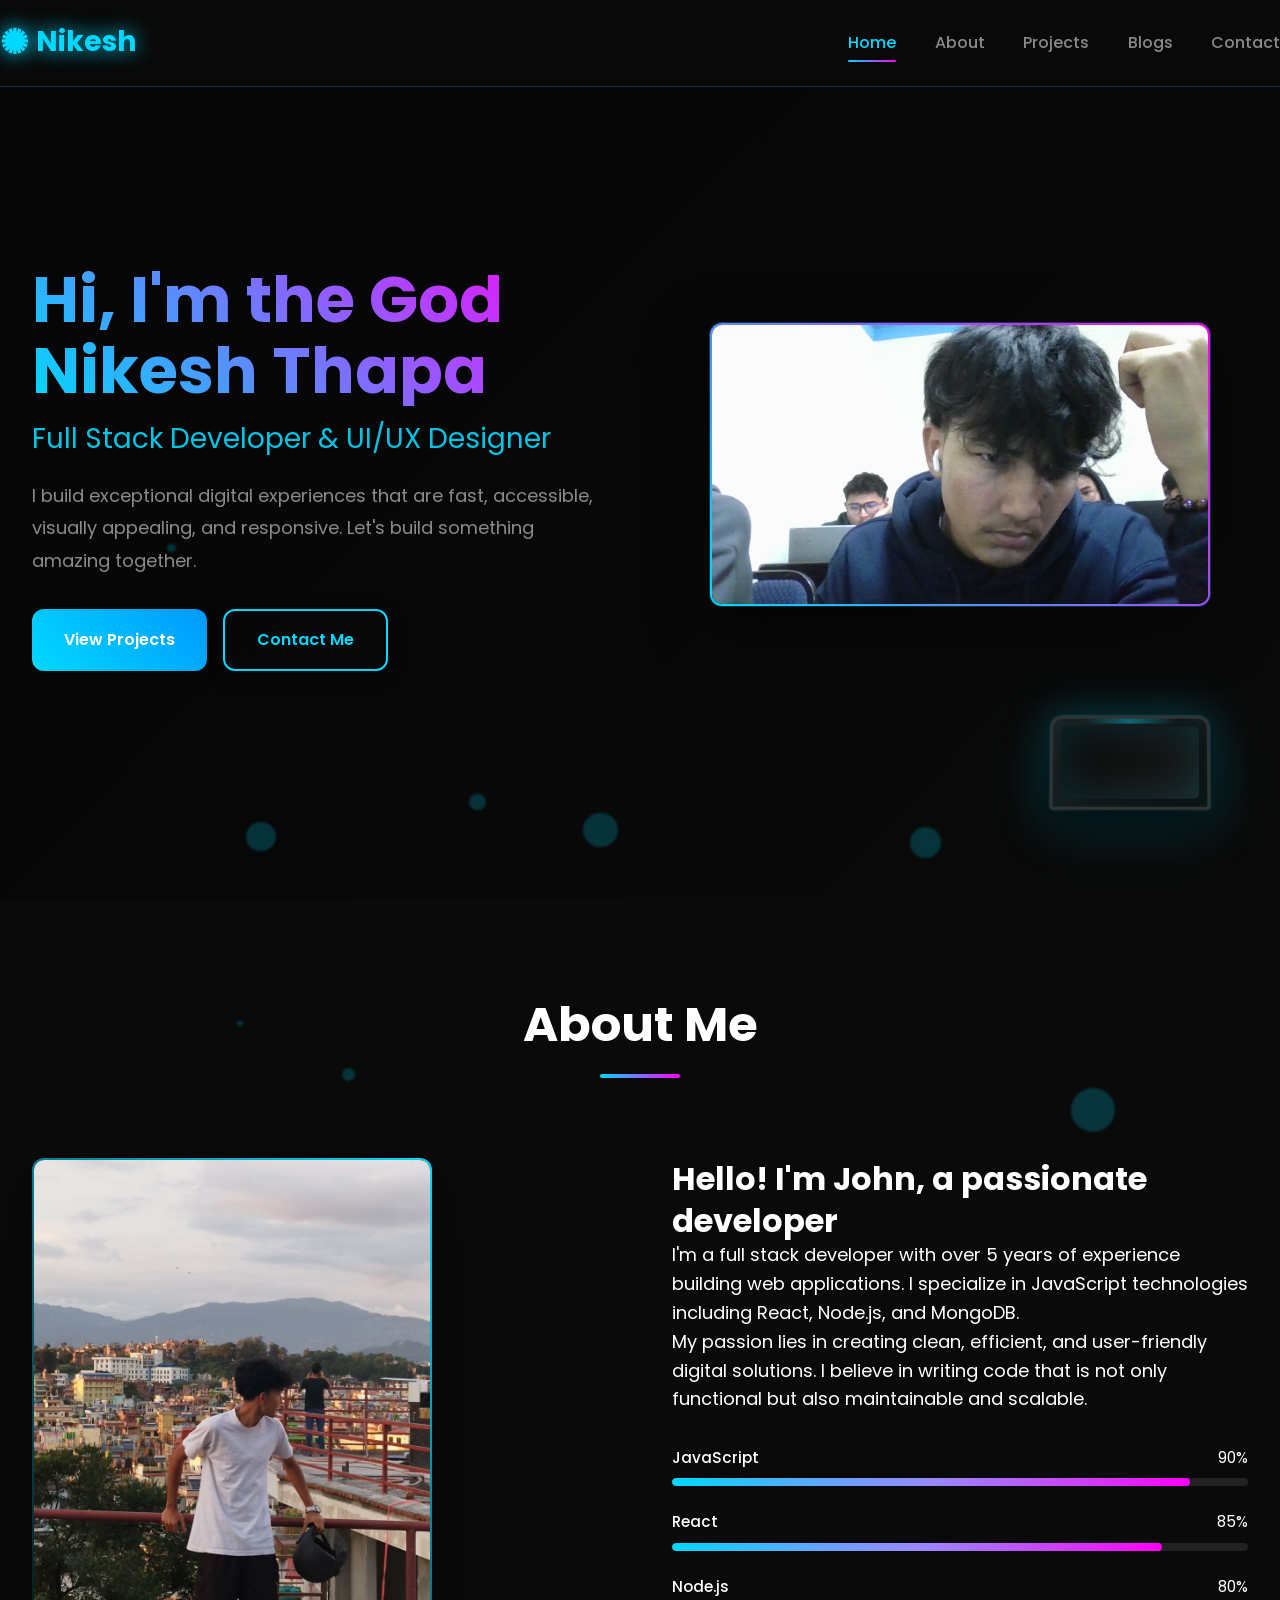
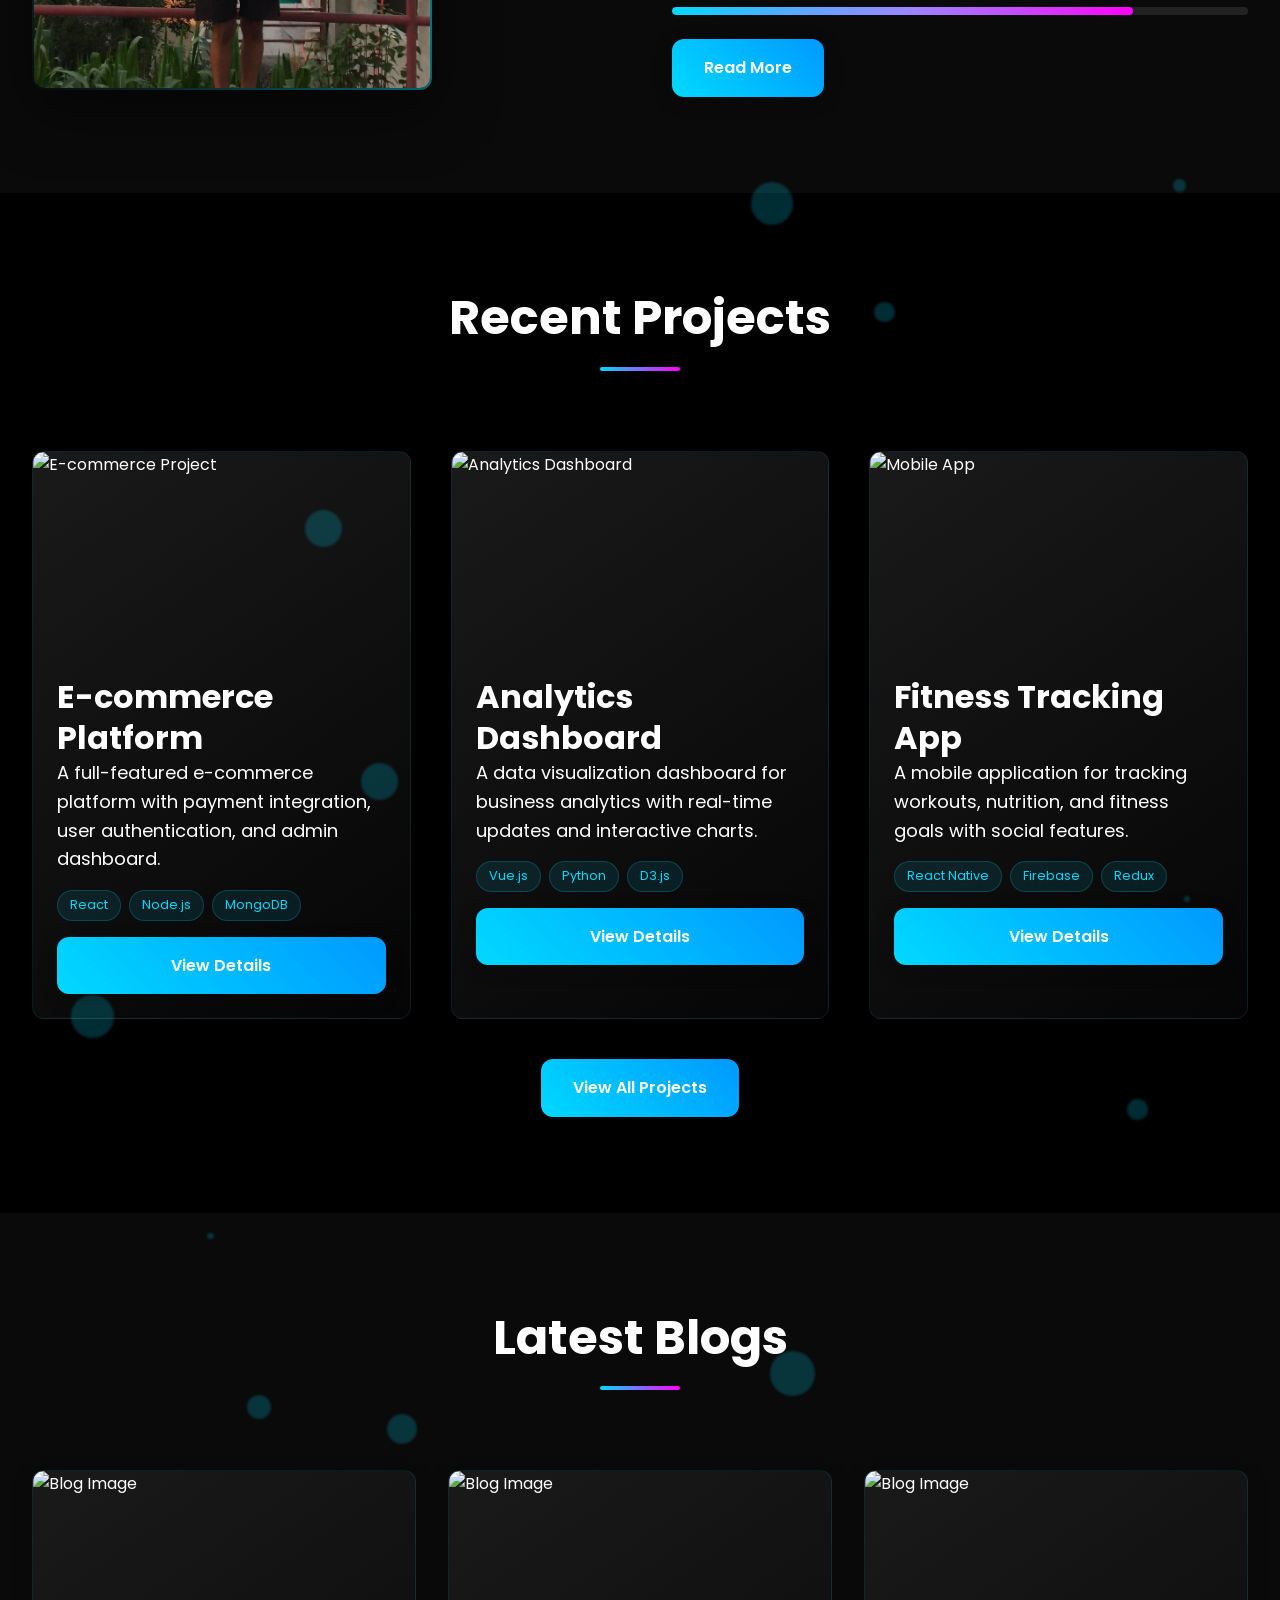
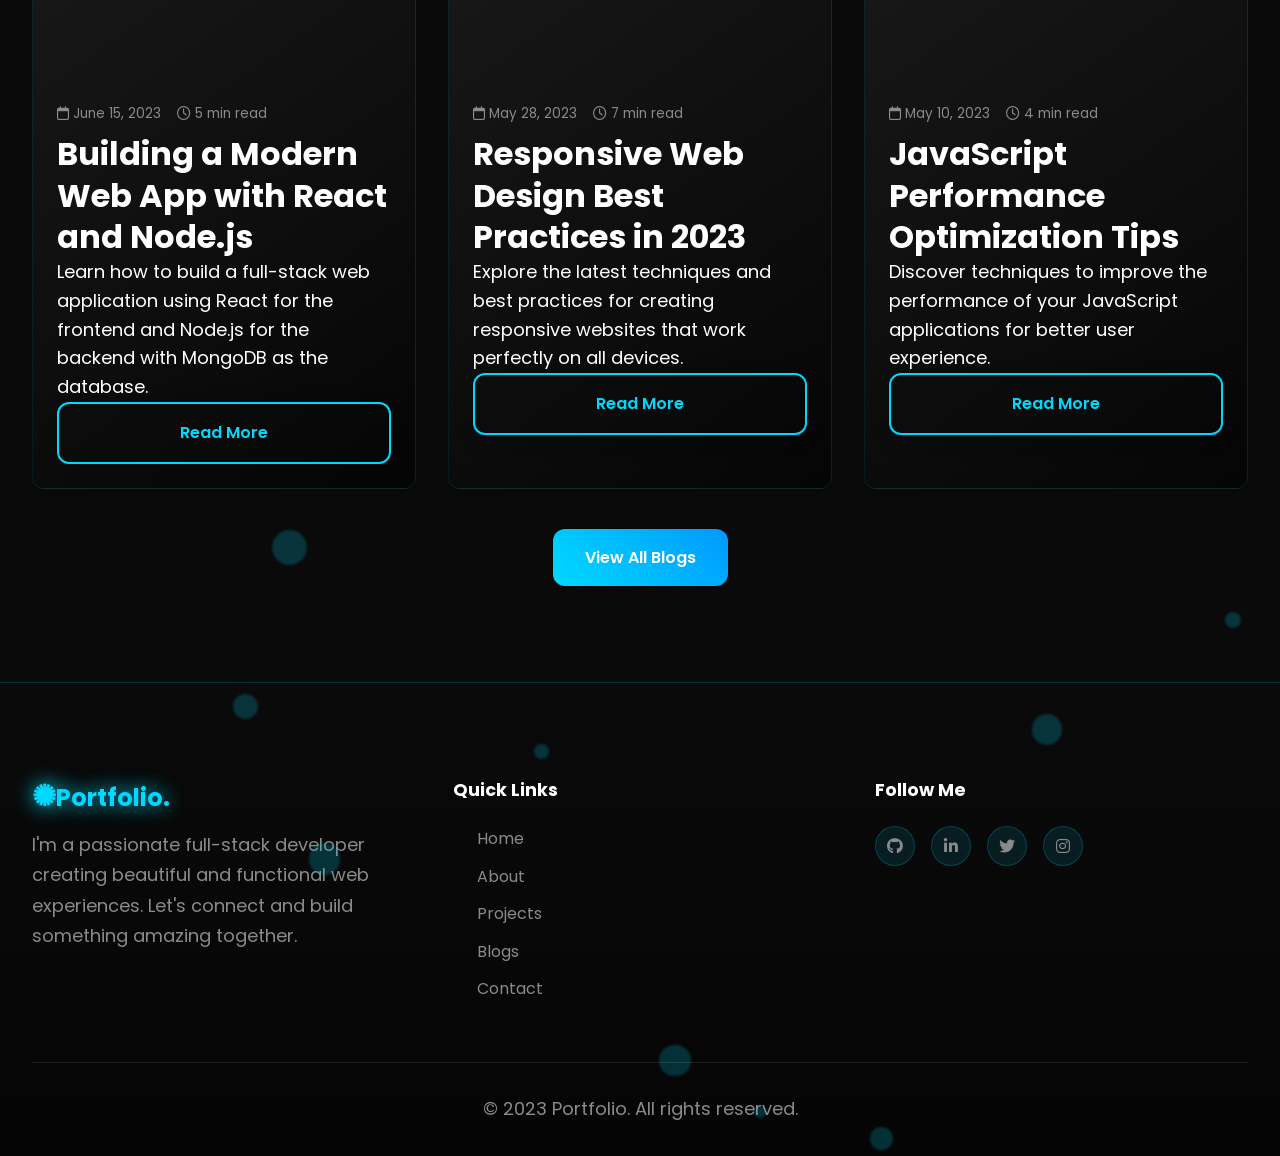
==== commit 17b5aaeb: "hh" ====
--- a/Index.html
+++ b/Index.html
@@ -287,7 +287,7 @@
         });
     }
 
- 
+    // Rest of your code remains the same...
     // Create floating particles
     const particlesContainer = document.getElementById('particles-container');
     const particleCount = 30;
--- a/style.css
+++ b/style.css
@@ -2133,4 +2133,81 @@
         opacity: 0;
         transform: translate(var(--tx), var(--ty)) scale(0);
     }
+}
+
+
+
+
+/* Mobile Navigation - UPDATED FIX */
+@media (max-width: 768px) {
+    .nav-links {
+        position: fixed;
+        top: 70px;
+        left: 0;
+        right: 0;
+        background: rgba(10, 10, 10, 0.98);
+        backdrop-filter: blur(20px);
+        -webkit-backdrop-filter: blur(20px);
+        flex-direction: column;
+        padding: 2rem;
+        transform: translateY(-100%);
+        opacity: 0;
+        visibility: hidden;
+        transition: all 0.5s cubic-bezier(0.4, 0, 0.2, 1);
+        z-index: 999;
+        border-top: 1px solid rgba(0, 217, 255, 0.2);
+        box-shadow: var(--shadow-lg);
+        display: flex !important;
+    }
+    
+    .nav-links.show-menu {
+        transform: translateY(0);
+        opacity: 1;
+        visibility: visible;
+        height: auto;
+        max-height: calc(100vh - 70px);
+        overflow-y: auto;
+    }
+    
+    .nav-links li {
+        width: 100%;
+        text-align: center;
+        margin-bottom: 1rem;
+    }
+    
+    .nav-links a {
+        display: block;
+        padding: 1rem;
+        border-radius: var(--border-radius);
+        transition: var(--transition);
+        font-size: 1.1rem;
+    }
+    
+    .nav-links a:hover {
+        background: rgba(0, 217, 255, 0.1);
+    }
+    
+    .hamburger {
+        display: block;
+        cursor: pointer;
+        z-index: 1001;
+    }
+    
+    .hamburger.active i {
+        transform: rotate(90deg);
+    }
+    
+    .hero-buttons {
+        flex-direction: column;
+        align-items: stretch;
+    }
+    
+    .btn {
+        width: 100%;
+        justify-content: center;
+    }
+    
+    .project-links {
+        flex-direction: column;
+    }
 }
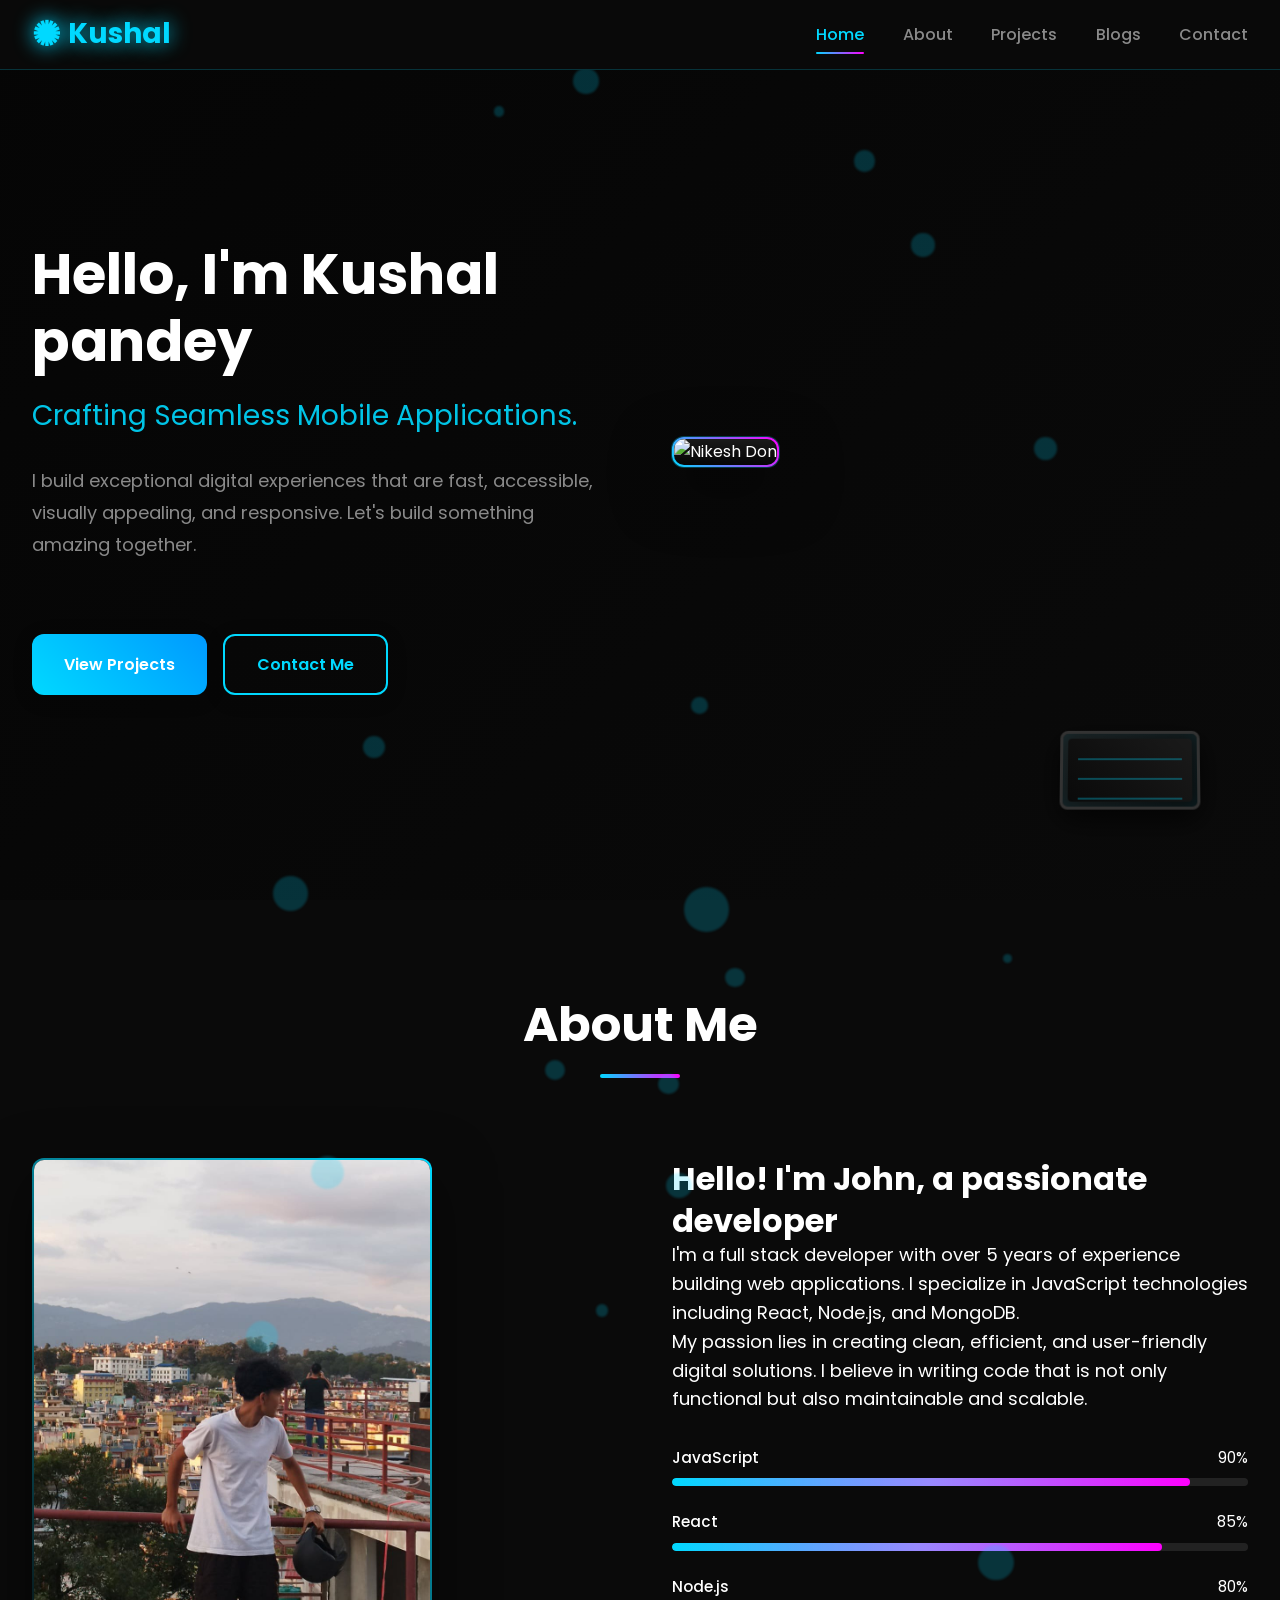
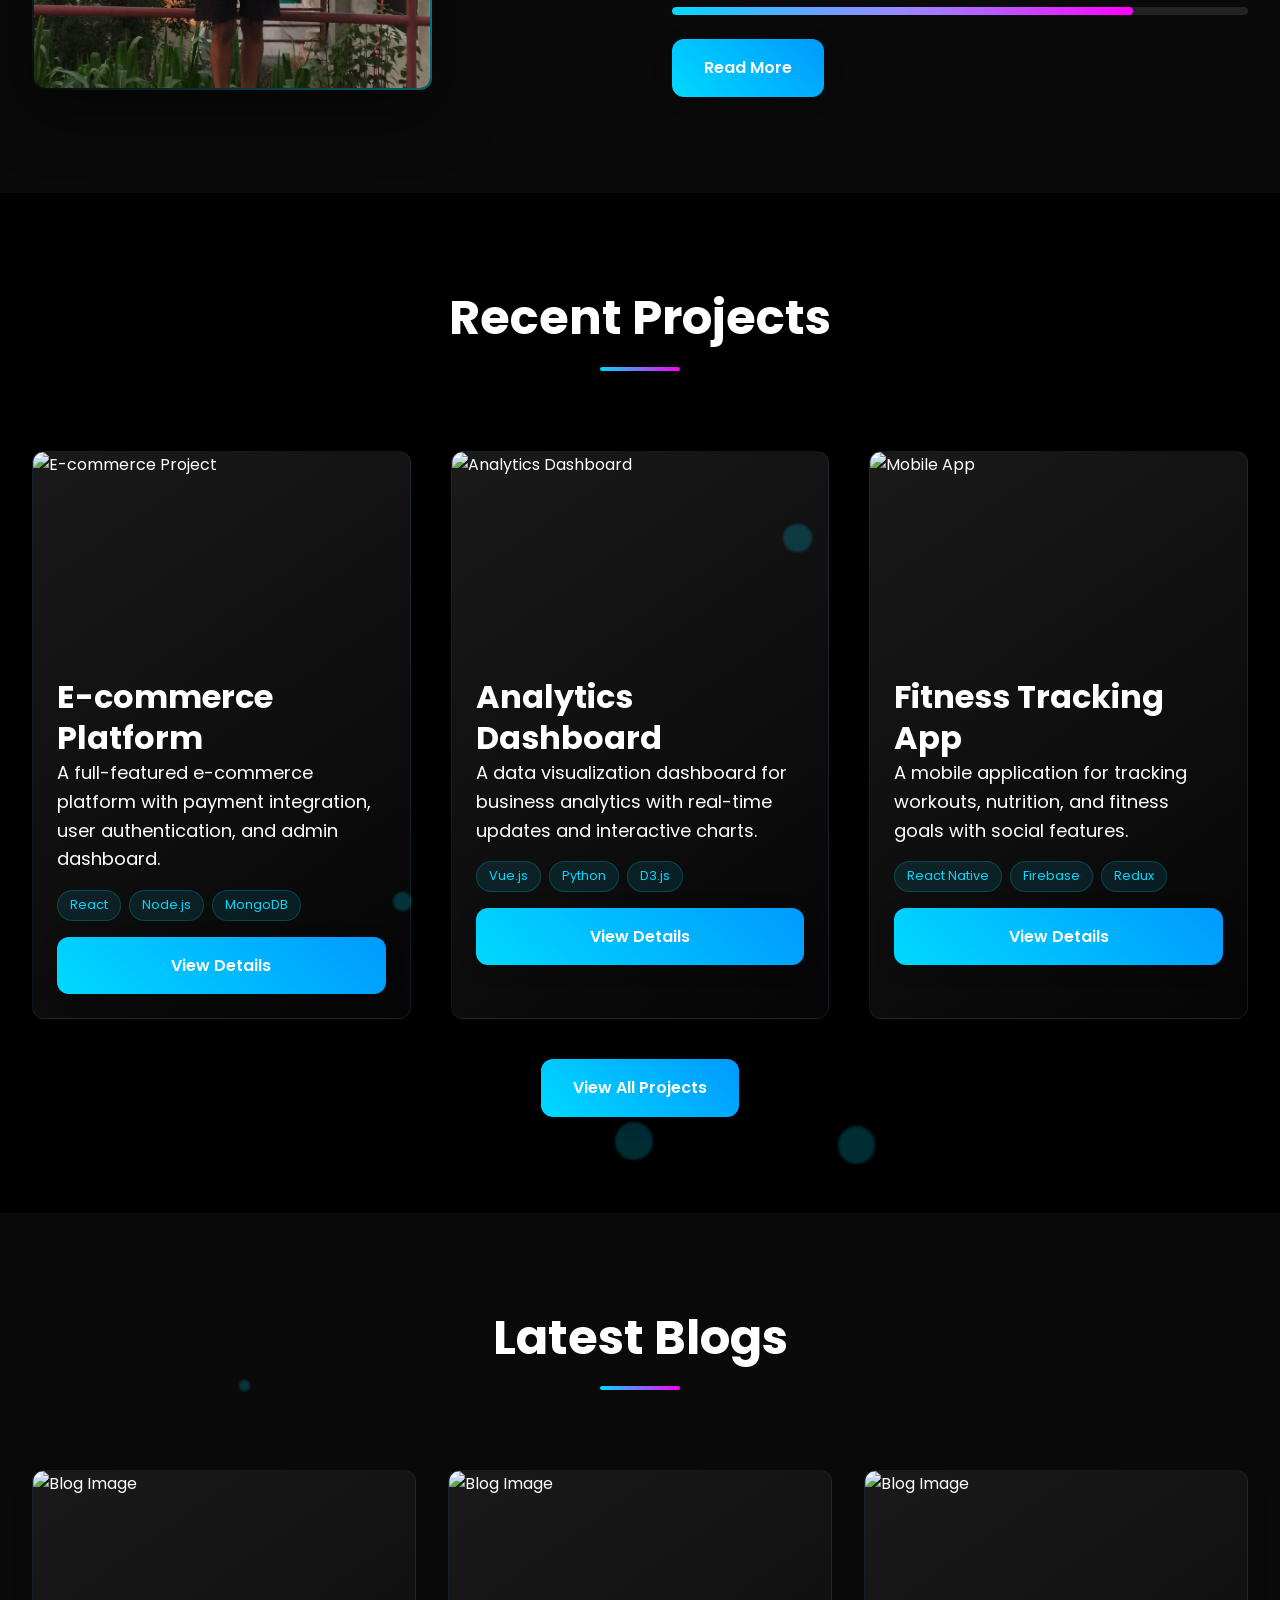
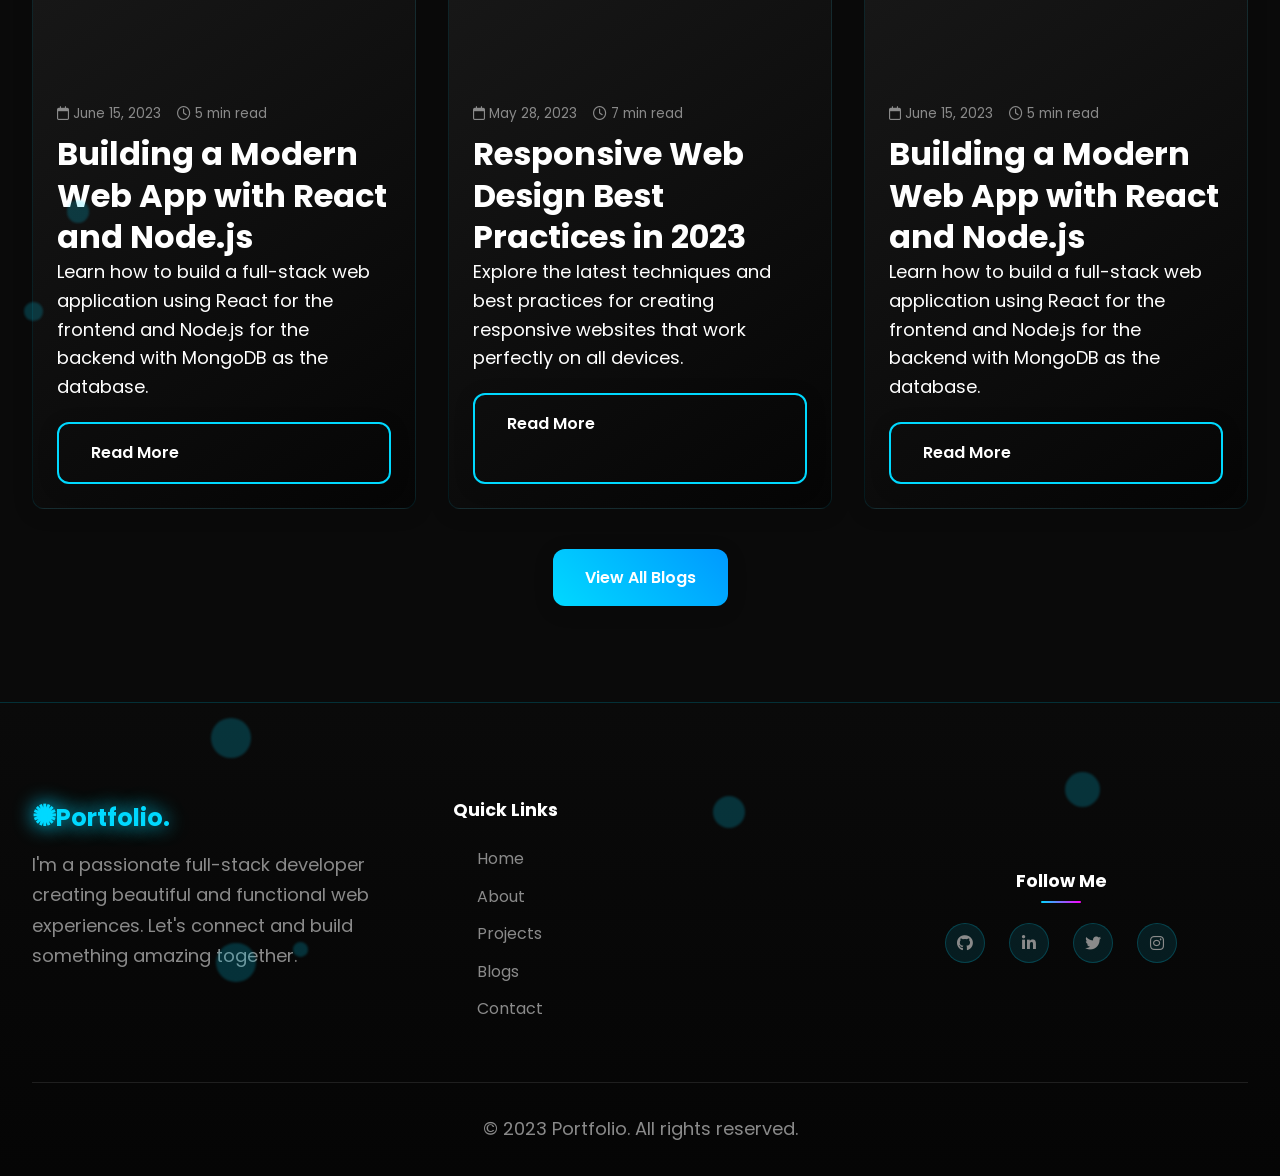
==== commit 2ea2de0b: "ADDED image" ====
--- a/Index.html
+++ b/Index.html
@@ -1,355 +1,429 @@
-<!DOCTYPE html>
+<!doctype html>
 <html lang="en">
-<head>
-    <meta charset="UTF-8">
-    <meta name="viewport" content="width=device-width, initial-scale=1.0">
-    <title>Anup-Karki Porrtfolio</title>
-    <link rel="stylesheet" href="style.css">
-    <link rel="stylesheet" href="https://cdnjs.cloudflare.com/ajax/libs/font-awesome/6.4.0/css/all.min.css">
-    <link href="https://fonts.googleapis.com/css2?family=Poppins:wght@300;400;500;600;700&family=Roboto+Mono:wght@300;400;500&display=swap" rel="stylesheet">
-</head>
-<body>
+  <head>
+    <meta charset="UTF-8" />
+    <meta name="viewport" content="width=device-width, initial-scale=1.0" />
+    <title>Kushal Pandey Porrtfolio</title>
+    <link rel="stylesheet" href="style.css" />
+    <link
+      rel="stylesheet"
+      href="https://cdnjs.cloudflare.com/ajax/libs/font-awesome/6.4.0/css/all.min.css"
+    />
+    <link
+      href="https://fonts.googleapis.com/css2?family=Poppins:wght@300;400;500;600;700&family=Roboto+Mono:wght@300;400;500&display=swap"
+      rel="stylesheet"
+    />
+  </head>
+  <body>
     <!--This is  Header -->
     <header>
-        <div class="container header-container">
-            <a href="index.html" class="logo">Nikesh</a>
-            
-            <div class="hamburger" id="hamburger">
-                <i class="fas fa-bars"></i>
-            </div>
-            
-            <ul class="nav-links" id="nav-links">
-                <li><a href="index.html" class="active">Home</a></li>
-                <li><a href="about.html">About</a></li>
-                <li><a href="projects.html">Projects</a></li>
-                <li><a href="blogs.html">Blogs</a></li>
-                <li><a href="contact.html">Contact</a></li>
-            </ul>
-        </div>
+      <div class="container header-container">
+        <a href="index.html" class="logo">Kushal</a>
+
+        <div class="hamburger" id="hamburger">
+          <i class="fas fa-bars"></i>
+        </div>
+
+        <ul class="nav-links" id="nav-links">
+          <li><a href="index.html" class="active">Home</a></li>
+          <li><a href="about.html">About</a></li>
+          <li><a href="projects.html">Projects</a></li>
+          <li><a href="blogs.html">Blogs</a></li>
+          <li><a href="contact.html">Contact</a></li>
+        </ul>
+      </div>
     </header>
 
     <!--This is About info Using hero section -->
     <section class="hero">
-        <div class="container hero-container">
-            <div class="hero-content">
-                <h1>Hi, I'm the God Nikesh Thapa</h1>
-                <h2>Full Stack Developer & UI/UX Designer</h2>
-                <p>I build exceptional digital experiences that are fast, accessible, visually appealing, and responsive. Let's build something amazing together.</p>
-                <div class="hero-buttons">
-                    <a href="projects.html" class="btn">View Projects</a>
-                    <a href="contact.html" class="btn btn-outline">Contact Me</a>
-                </div>
-            </div>
-            <div class="hero-image">
-                <img src="WIN_20250130_12_44_25_Pro.jpg" alt="Nikesh Don">
-            </div>
-        </div>
+      <div class="container hero-container">
+        <div class="hero-content">
+          <h1>Hello, I'm Kushal pandey</h1>
+          <h2>Crafting Seamless Mobile Applications.</h2>
+          <p>
+            I build exceptional digital experiences that are fast, accessible,
+            visually appealing, and responsive. Let's build something amazing
+            together.
+          </p>
+          <div class="hero-buttons">
+            <a href="projects.html" class="btn">View Projects</a>
+            <a href="contact.html" class="btn btn-outline">Contact Me</a>
+          </div>
+        </div>
+        <div class="hero-image">
+          <!-- <img src="WIN_20250130_12_44_25_Pro.jpg" alt="Nikesh Don" /> -->
+          <img src="https://kushalpandey.com.np/storage/upload/profile_image_8f03da8034.png" alt="Nikesh Don" />
+        </div>
+      </div>
     </section>
 
     <!-- this is About Section -->
     <section id="about">
-        <div class="container">
-            <div class="section-title">
-                <h2>About Me</h2>
-            </div>
-            
-            <div class="about-container">
-                <div class="about-image">
-                    <img src="WhatsApp Image 2026-02-01 at 20.53.18.jpeg" alt="About Me">
-                </div>
-                <div class="about-content">
-                    <h3>Hello! I'm John, a passionate developer</h3>
-                    <p>I'm a full stack developer with over 5 years of experience building web applications. I specialize in JavaScript technologies including React, Node.js, and MongoDB.</p>
-                    <p>My passion lies in creating clean, efficient, and user-friendly digital solutions. I believe in writing code that is not only functional but also maintainable and scalable.</p>
-                    
-                    <div class="skills">
-                        <div class="skill-item">
-                            <div class="skill-name">
-                                <span>JavaScript</span>
-                                <span>90%</span>
-                            </div>
-                            <div class="skill-bar">
-                                <div class="skill-progress" style="width: 90%"></div>
-                            </div>
-                        </div>
-                        
-                        <div class="skill-item">
-                            <div class="skill-name">
-                                <span>React</span>
-                                <span>85%</span>
-                            </div>
-                            <div class="skill-bar">
-                                <div class="skill-progress" style="width: 85%"></div>
-                            </div>
-                        </div>
-                        
-                        <div class="skill-item">
-                            <div class="skill-name">
-                                <span>Node.js</span>
-                                <span>80%</span>
-                            </div>
-                            <div class="skill-bar">
-                                <div class="skill-progress" style="width: 80%"></div>
-                            </div>
-                        </div>
-                    </div>
-                    
-                    <a href="about.html" class="btn">Read More</a>
-                </div>
-            </div>
-        </div>
+      <div class="container">
+        <div class="section-title">
+          <h2>About Me</h2>
+        </div>
+
+        <div class="about-container">
+          <div class="about-image">
+            <img
+              src="WhatsApp Image 2026-02-01 at 20.53.18.jpeg"
+              alt="About Me"
+            />
+          </div>
+          <div class="about-content">
+            <h3>Hello! I'm John, a passionate developer</h3>
+            <p>
+              I'm a full stack developer with over 5 years of experience
+              building web applications. I specialize in JavaScript technologies
+              including React, Node.js, and MongoDB.
+            </p>
+            <p>
+              My passion lies in creating clean, efficient, and user-friendly
+              digital solutions. I believe in writing code that is not only
+              functional but also maintainable and scalable.
+            </p>
+
+            <div class="skills">
+              <div class="skill-item">
+                <div class="skill-name">
+                  <span>JavaScript</span>
+                  <span>90%</span>
+                </div>
+                <div class="skill-bar">
+                  <div class="skill-progress" style="width: 90%"></div>
+                </div>
+              </div>
+
+              <div class="skill-item">
+                <div class="skill-name">
+                  <span>React</span>
+                  <span>85%</span>
+                </div>
+                <div class="skill-bar">
+                  <div class="skill-progress" style="width: 85%"></div>
+                </div>
+              </div>
+
+              <div class="skill-item">
+                <div class="skill-name">
+                  <span>Node.js</span>
+                  <span>80%</span>
+                </div>
+                <div class="skill-bar">
+                  <div class="skill-progress" style="width: 80%"></div>
+                </div>
+              </div>
+            </div>
+
+            <a href="about.html" class="btn">Read More</a>
+          </div>
+        </div>
+      </div>
     </section>
 
     <!-- This is  project section  -->
-    <section id="projects" style="background-color: #000000;">
-        <div class="container">
-            <div class="section-title">
-                <h2>Recent Projects</h2>
-            </div>
-            
-            <div class="projects-container">
-                <div class="project-card">
-                    <img src="https://images.unsplash.com/photo-1551650975-87deedd944c3?ixlib=rb-4.0.3&ixid=M3wxMjA3fDB8MHxwaG90by1wYWdlfHx8fGVufDB8fHx8fA%3D%3D&auto=format&fit=crop&w=774&q=80" alt="E-commerce Project" class="project-img">
-                    <div class="project-content">
-                        <h3>E-commerce Platform</h3>
-                        <p>A full-featured e-commerce platform with payment integration, user authentication, and admin dashboard.</p>
-                        <div class="project-tags">
-                            <span class="project-tag">React</span>
-                            <span class="project-tag">Node.js</span>
-                            <span class="project-tag">MongoDB</span>
-                        </div>
-                        <a href="projects.html" class="btn">View Details</a>
-                    </div>
-                </div>
-                
-                <div class="project-card">
-                    <img src="https://images.unsplash.com/photo-1460925895917-afdab827c52f?ixlib=rb-4.0.3&ixid=M3wxMjA3fDB8MHxwaG90by1wYWdlfHx8fGVufDB8fHx8fA%3D%3D&auto=format&fit=crop&w=1115&q=80" alt="Analytics Dashboard" class="project-img">
-                    <div class="project-content">
-                        <h3>Analytics Dashboard</h3>
-                        <p>A data visualization dashboard for business analytics with real-time updates and interactive charts.</p>
-                        <div class="project-tags">
-                            <span class="project-tag">Vue.js</span>
-                            <span class="project-tag">Python</span>
-                            <span class="project-tag">D3.js</span>
-                        </div>
-                        <a href="projects.html" class="btn">View Details</a>
-                    </div>
-                </div>
-                
-                <div class="project-card">
-                    <img src="https://images.unsplash.com/photo-1558494949-ef010cbdcc31?ixlib=rb-4.0.3&ixid=M3wxMjA3fDB8MHxwaG90by1wYWdlfHx8fGVufDB8fHx8fA%3D%3D&auto=format&fit=crop&w=1074&q=80" alt="Mobile App" class="project-img">
-                    <div class="project-content">
-                        <h3>Fitness Tracking App</h3>
-                        <p>A mobile application for tracking workouts, nutrition, and fitness goals with social features.</p>
-                        <div class="project-tags">
-                            <span class="project-tag">React Native</span>
-                            <span class="project-tag">Firebase</span>
-                            <span class="project-tag">Redux</span>
-                        </div>
-                        <a href="projects.html" class="btn">View Details</a>
-                    </div>
-                </div>
-            </div>
-            
-            <div style="text-align: center; margin-top: 40px;">
-                <a href="projects.html" class="btn">View All Projects</a>
-            </div>
-        </div>
+    <section id="projects" style="background-color: #000000">
+      <div class="container">
+        <div class="section-title">
+          <h2>Recent Projects</h2>
+        </div>
+
+        <div class="projects-container">
+          <div class="project-card">
+            <img
+              src="https://images.unsplash.com/photo-1551650975-87deedd944c3?ixlib=rb-4.0.3&ixid=M3wxMjA3fDB8MHxwaG90by1wYWdlfHx8fGVufDB8fHx8fA%3D%3D&auto=format&fit=crop&w=774&q=80"
+              alt="E-commerce Project"
+              class="project-img"
+            />
+            <div class="project-content">
+              <h3>E-commerce Platform</h3>
+              <p>
+                A full-featured e-commerce platform with payment integration,
+                user authentication, and admin dashboard.
+              </p>
+              <div class="project-tags">
+                <span class="project-tag">React</span>
+                <span class="project-tag">Node.js</span>
+                <span class="project-tag">MongoDB</span>
+              </div>
+              <a href="projects.html" class="btn">View Details</a>
+            </div>
+          </div>
+
+          <div class="project-card">
+            <img
+              src="https://images.unsplash.com/photo-1460925895917-afdab827c52f?ixlib=rb-4.0.3&ixid=M3wxMjA3fDB8MHxwaG90by1wYWdlfHx8fGVufDB8fHx8fA%3D%3D&auto=format&fit=crop&w=1115&q=80"
+              alt="Analytics Dashboard"
+              class="project-img"
+            />
+            <div class="project-content">
+              <h3>Analytics Dashboard</h3>
+              <p>
+                A data visualization dashboard for business analytics with
+                real-time updates and interactive charts.
+              </p>
+              <div class="project-tags">
+                <span class="project-tag">Vue.js</span>
+                <span class="project-tag">Python</span>
+                <span class="project-tag">D3.js</span>
+              </div>
+              <a href="projects.html" class="btn">View Details</a>
+            </div>
+          </div>
+
+          <div class="project-card">
+            <img
+              src="https://images.unsplash.com/photo-1558494949-ef010cbdcc31?ixlib=rb-4.0.3&ixid=M3wxMjA3fDB8MHxwaG90by1wYWdlfHx8fGVufDB8fHx8fA%3D%3D&auto=format&fit=crop&w=1074&q=80"
+              alt="Mobile App"
+              class="project-img"
+            />
+            <div class="project-content">
+              <h3>Fitness Tracking App</h3>
+              <p>
+                A mobile application for tracking workouts, nutrition, and
+                fitness goals with social features.
+              </p>
+              <div class="project-tags">
+                <span class="project-tag">React Native</span>
+                <span class="project-tag">Firebase</span>
+                <span class="project-tag">Redux</span>
+              </div>
+              <a href="projects.html" class="btn">View Details</a>
+            </div>
+          </div>
+        </div>
+
+        <div style="text-align: center; margin-top: 40px">
+          <a href="projects.html" class="btn">View All Projects</a>
+        </div>
+      </div>
     </section>
 
     <!--This is  Blogs Section -->
     <section id="blogs">
-        <div class="container">
-            <div class="section-title">
-                <h2>Latest Blogs</h2>
-            </div>
-            
-            <div class="blogs-container">
-                <div class="blog-card">
-                    <img src="https://images.unsplash.com/photo-1555066931-4365d14bab8c?ixlib=rb-4.0.3&ixid=M3wxMjA3fDB8MHxwaG90by1wYWdlfHx8fGVufDB8fHx8fA%3D%3D&auto=format&fit=crop&w=1170&q=80" alt="Blog Image" class="blog-img">
-                    <div class="blog-content">
-                        <div class="blog-meta">
-                            <span><i class="far fa-calendar"></i> June 15, 2023</span>
-                            <span><i class="far fa-clock"></i> 5 min read</span>
-                        </div>
-                        <h3>Building a Modern Web App with React and Node.js</h3>
-                        <p>Learn how to build a full-stack web application using React for the frontend and Node.js for the backend with MongoDB as the database.</p>
-                        <a href="blogs.html" class="btn btn-outline">Read More</a>
-                    </div>
-                </div>
-                
-                <div class="blog-card">
-                    <img src="https://images.unsplash.com/photo-1633356122544-f134324a6cee?ixlib=rb-4.0.3&ixid=M3wxMjA3fDB8MHxwaG90by1wYWdlfHx8fGVufDB8fHx8fA%3D%3D&auto=format&fit=crop&w=1170&q=80" alt="Blog Image" class="blog-img">
-                    <div class="blog-content">
-                        <div class="blog-meta">
-                            <span><i class="far fa-calendar"></i> May 28, 2023</span>
-                            <span><i class="far fa-clock"></i> 7 min read</span>
-                        </div>
-                        <h3>Responsive Web Design Best Practices in 2023</h3>
-                        <p>Explore the latest techniques and best practices for creating responsive websites that work perfectly on all devices.</p>
-                        <a href="blogs.html" class="btn btn-outline">Read More</a>
-                    </div>
-                </div>
-                
-                <div class="blog-card">
-                    <img src="https://images.unsplash.com/photo-1627398242454-45a1465c2479?ixlib=rb-4.0.3&ixid=M3wxMjA3fDB8MHxwaG90by1wYWdlfHx8fGVufDB8fHx8fA%3D%3D&auto=format&fit=crop&w=1074&q=80" alt="Blog Image" class="blog-img">
-                    <div class="blog-content">
-                        <div class="blog-meta">
-                            <span><i class="far fa-calendar"></i> May 10, 2023</span>
-                            <span><i class="far fa-clock"></i> 4 min read</span>
-                        </div>
-                        <h3>JavaScript Performance Optimization Tips</h3>
-                        <p>Discover techniques to improve the performance of your JavaScript applications for better user experience.</p>
-                        <a href="blogs.html" class="btn btn-outline">Read More</a>
-                    </div>
-                </div>
-            </div>
-            
-            <div style="text-align: center; margin-top: 40px;">
-                <a href="blogs.html" class="btn">View All Blogs</a>
-            </div>
-        </div>
+      <div class="container">
+        <div class="section-title">
+          <h2>Latest Blogs</h2>
+        </div>
+
+        <div class="blogs-container">
+          <div class="blog-card">
+            <img
+              src="https://images.unsplash.com/photo-1555066931-4365d14bab8c?ixlib=rb-4.0.3&ixid=M3wxMjA3fDB8MHxwaG90by1wYWdlfHx8fGVufDB8fHx8fA%3D%3D&auto=format&fit=crop&w=1170&q=80"
+              alt="Blog Image"
+              class="blog-img"
+            />
+            <div class="blog-content">
+              <div class="blog-meta">
+                <span><i class="far fa-calendar"></i> June 15, 2023</span>
+                <span><i class="far fa-clock"></i> 5 min read</span>
+              </div>
+              <h3>Building a Modern Web App with React and Node.js</h3>
+              <p>
+                Learn how to build a full-stack web application using React for
+                the frontend and Node.js for the backend with MongoDB as the
+                database.
+              </p>
+              <a href="blogs.html" class="btn btn-outline" style="margin-top:20px">Read More</a>
+            </div>
+          </div>
+
+          <div class="blog-card">
+            <img
+              src="https://images.unsplash.com/photo-1633356122544-f134324a6cee?ixlib=rb-4.0.3&ixid=M3wxMjA3fDB8MHxwaG90by1wYWdlfHx8fGVufDB8fHx8fA%3D%3D&auto=format&fit=crop&w=1170&q=80"
+              alt="Blog Image"
+              class="blog-img"
+            />
+            <div class="blog-content">
+              <div class="blog-meta">
+                <span><i class="far fa-calendar"></i> May 28, 2023</span>
+                <span><i class="far fa-clock"></i> 7 min read</span>
+              </div>
+              <h3>Responsive Web Design Best Practices in 2023</h3>
+              <p>
+                Explore the latest techniques and best practices for creating
+                responsive websites that work perfectly on all devices.
+              </p>
+              <a href="blogs.html" class="btn btn-outline" style="margin-top:20px">Read More</a>
+            </div>
+          </div>
+
+          <div class="blog-card">
+            <img
+              src="https://images.unsplash.com/photo-1555066931-4365d14bab8c?ixlib=rb-4.0.3&ixid=M3wxMjA3fDB8MHxwaG90by1wYWdlfHx8fGVufDB8fHx8fA%3D%3D&auto=format&fit=crop&w=1170&q=80"
+              alt="Blog Image"
+              class="blog-img"
+            />
+            <div class="blog-content">
+              <div class="blog-meta">
+                <span><i class="far fa-calendar"></i> June 15, 2023</span>
+                <span><i class="far fa-clock"></i> 5 min read</span>
+              </div>
+              <h3>Building a Modern Web App with React and Node.js</h3>
+              <p>
+                Learn how to build a full-stack web application using React for
+                the frontend and Node.js for the backend with MongoDB as the
+                database.
+              </p>
+              <a href="blogs.html" class="btn btn-outline" style="margin-top:20px">Read More</a>
+            </div>
+          </div>
+        </div>
+
+        <div style="text-align: center; margin-top: 40px">
+          <a href="blogs.html" class="btn">View All Blogs</a>
+        </div>
+      </div>
     </section>
 
     <!-- This is Footer -->
     <footer>
-        <div class="container">
-            <div class="footer-container">
-                <div class="footer-about">
-                    <h2 class="logo">Portfolio<span>.</span></h2>
-                    <p>I'm a passionate full-stack developer creating beautiful and functional web experiences. Let's connect and build something amazing together.</p>
-                </div>
-                
-                <div class="footer-links">
-                    <h3>Quick Links</h3>
-                    <ul>
-                        <li><a href="index.html">Home</a></li>
-                        <li><a href="about.html">About</a></li>
-                        <li><a href="projects.html">Projects</a></li>
-                        <li><a href="blogs.html">Blogs</a></li>
-                        <li><a href="contact.html">Contact</a></li>
-                    </ul>
-                </div>
-                
-                <div class="footer-social">
-                    <h3>Follow Me</h3>
-                    <div class="social-icons">
-                        <a href="#" class="social-icon"><i class="fab fa-github"></i></a>
-                        <a href="#" class="social-icon"><i class="fab fa-linkedin-in"></i></a>
-                        <a href="#" class="social-icon"><i class="fab fa-twitter"></i></a>
-                        <a href="#" class="social-icon"><i class="fab fa-instagram"></i></a>
-                    </div>
-                </div>
-            </div>
-            
-            <div class="copyright">
-                <p>&copy; 2023 Portfolio. All rights reserved.</p>
-            </div>
-        </div>
+      <div class="container">
+        <div class="footer-container">
+          <div class="footer-about">
+            <h2 class="logo">Portfolio<span>.</span></h2>
+            <p>
+              I'm a passionate full-stack developer creating beautiful and
+              functional web experiences. Let's connect and build something
+              amazing together.
+            </p>
+          </div>
+
+          <div class="footer-links">
+            <h3>Quick Links</h3>
+            <ul>
+              <li><a href="index.html">Home</a></li>
+              <li><a href="about.html">About</a></li>
+              <li><a href="projects.html">Projects</a></li>
+              <li><a href="blogs.html">Blogs</a></li>
+              <li><a href="contact.html">Contact</a></li>
+            </ul>
+          </div>
+
+          <div class="footer-social">
+            <h3>Follow Me</h3>
+            <div class="social-icons">
+              <a href="#" class="social-icon"><i class="fab fa-github"></i></a>
+              <a href="#" class="social-icon"
+                ><i class="fab fa-linkedin-in"></i
+              ></a>
+              <a href="#" class="social-icon"><i class="fab fa-twitter"></i></a>
+              <a href="#" class="social-icon"
+                ><i class="fab fa-instagram"></i
+              ></a>
+            </div>
+          </div>
+        </div>
+
+        <div class="copyright">
+          <p>&copy; 2023 Portfolio. All rights reserved.</p>
+        </div>
+      </div>
     </footer>
 
     <script src="script.js"></script>
-      <!-- Add floating particles dynamically -->
+    <!-- Add floating particles dynamically -->
     <div class="floating-particles" id="particles-container"></div>
-    
+
     <!-- 3D Computer Animation -->
     <div class="computer-3d-container">
-        <div class="computer-3d">
-            <div class="computer-monitor">
-                <div class="computer-screen">
-                    <div class="code-line" style="top: 20px; animation-delay: 0s;"></div>
-                    <div class="code-line" style="top: 40px; animation-delay: 1s;"></div>
-                    <div class="code-line" style="top: 60px; animation-delay: 2s;"></div>
-                </div>
-            </div>
-        </div>
+      <div class="computer-3d">
+        <div class="computer-monitor">
+          <div class="computer-screen">
+            <div class="code-line" style="top: 20px; animation-delay: 0s"></div>
+            <div class="code-line" style="top: 40px; animation-delay: 1s"></div>
+            <div class="code-line" style="top: 60px; animation-delay: 2s"></div>
+          </div>
+        </div>
+      </div>
     </div>
 
- <script>
-    // Mobile Navigation - SIMPLE FIX
-    const hamburger = document.getElementById('hamburger');
-    const navLinks = document.getElementById('nav-links');
-
-    // Make sure elements exist
-    if (hamburger && navLinks) {
-        hamburger.addEventListener('click', function() {
-            console.log('Hamburger clicked'); // Debug log
-            navLinks.classList.toggle('show-menu');
-            hamburger.classList.toggle('active');
+    <script>
+      // Mobile Navigation - SIMPLE FIX
+      const hamburger = document.getElementById("hamburger");
+      const navLinks = document.getElementById("nav-links");
+
+      // Make sure elements exist
+      if (hamburger && navLinks) {
+        hamburger.addEventListener("click", function () {
+          console.log("Hamburger clicked"); // Debug log
+          navLinks.classList.toggle("show-menu");
+          hamburger.classList.toggle("active");
         });
 
         // Close menu when clicking on links
-        document.querySelectorAll('.nav-links a').forEach(link => {
-            link.addEventListener('click', () => {
-                navLinks.classList.remove('show-menu');
-                hamburger.classList.remove('active');
-            });
+        document.querySelectorAll(".nav-links a").forEach((link) => {
+          link.addEventListener("click", () => {
+            navLinks.classList.remove("show-menu");
+            hamburger.classList.remove("active");
+          });
         });
-    }
-
-    // Rest of your code remains the same...
-    // Create floating particles
-    const particlesContainer = document.getElementById('particles-container');
-    const particleCount = 30;
-
-    for (let i = 0; i < particleCount; i++) {
-        const particle = document.createElement('div');
-        particle.className = 'particle';
-        
+      }
+
+      // Create floating particles
+      const particlesContainer = document.getElementById("particles-container");
+      const particleCount = 30;
+
+      for (let i = 0; i < particleCount; i++) {
+        const particle = document.createElement("div");
+        particle.className = "particle";
+
         // Random properties
         const size = Math.random() * 40 + 5;
         const posX = Math.random() * 100;
         const posY = Math.random() * 100;
         const duration = Math.random() * 20 + 15;
         const delay = Math.random() * 5;
-        
+
         particle.style.width = `${size}px`;
         particle.style.height = `${size}px`;
         particle.style.left = `${posX}%`;
         particle.style.top = `${posY}%`;
         particle.style.animationDuration = `${duration}s`;
         particle.style.animationDelay = `${delay}s`;
-        
+
         particlesContainer.appendChild(particle);
-    }
-
-    // Blog card hover effect enhancement
-    document.querySelectorAll('.blog-card').forEach(card => {
-        card.addEventListener('mouseenter', function() {
-            this.style.zIndex = '100';
+      }
+
+      // Blog card hover effect enhancement
+      document.querySelectorAll(".blog-card").forEach((card) => {
+        card.addEventListener("mouseenter", function () {
+          this.style.zIndex = "100";
         });
-        
-        card.addEventListener('mouseleave', function() {
-            this.style.zIndex = '';
+
+        card.addEventListener("mouseleave", function () {
+          this.style.zIndex = "";
         });
-    });
-
-    // Smooth scroll for navigation links
-    document.querySelectorAll('a[href^="#"]').forEach(anchor => {
-        anchor.addEventListener('click', function (e) {
-            e.preventDefault();
-            const target = document.querySelector(this.getAttribute('href'));
-            if (target) {
-                target.scrollIntoView({
-                    behavior: 'smooth',
-                    block: 'start'
-                });
-            }
+      });
+
+      // Smooth scroll for navigation links
+      document.querySelectorAll('a[href^="#"]').forEach((anchor) => {
+        anchor.addEventListener("click", function (e) {
+          e.preventDefault();
+          const target = document.querySelector(this.getAttribute("href"));
+          if (target) {
+            target.scrollIntoView({
+              behavior: "smooth",
+              block: "start",
+            });
+          }
         });
-    });
-
-    // Scroll progress indicator
-    window.addEventListener('scroll', () => {
+      });
+
+      // Scroll progress indicator
+      window.addEventListener("scroll", () => {
         const scrollTop = window.pageYOffset;
-        const docHeight = document.documentElement.scrollHeight - window.innerHeight;
+        const docHeight =
+          document.documentElement.scrollHeight - window.innerHeight;
         const scrollPercent = (scrollTop / docHeight) * 100;
-        
+
         // Update computer opacity on scroll
-        const computer = document.querySelector('.computer-3d-container');
+        const computer = document.querySelector(".computer-3d-container");
         if (computer) {
-            computer.style.opacity = Math.max(0.3, 1 - scrollPercent / 100);
+          computer.style.opacity = Math.max(0.3, 1 - scrollPercent / 100);
         }
-    });
-</script>
-</body>
-</html> +      });
+    </script>
+  </body>
+</html>
--- a/style.css
+++ b/style.css
@@ -1,4 +1,4 @@
-/* style.css - Enhanced with Modern Design & Full Responsiveness */
+
 * {
     margin: 0;
     padding: 0;
@@ -28,12 +28,15 @@
     --shadow-xl: 0 20px 60px rgba(0, 0, 0, 0.5);
     --container-padding: clamp(1rem, 5vw, 2rem);
     --section-padding: clamp(3rem, 10vw, 6rem);
+    --header-height: 70px;
+    --header-height-mobile: 60px;
 }
 
 html {
     font-size: 100%;
     scroll-behavior: smooth;
     overflow-x: hidden;
+    scroll-padding-top: calc(var(--header-height) + 20px);
 }
 
 body {
@@ -48,6 +51,55 @@
     -moz-osx-font-smoothing: grayscale;
 }
 
+/* Fix for ALL sections to prevent header overlap */
+section,
+div[id],
+article[id],
+main[id],
+footer[id],
+header[id],
+nav[id],
+.hero,
+.about-section,
+.projects-section,
+.blogs-section,
+.contact-section,
+.faq-section,
+.articles-hero,
+.section-padding,
+.section-title,
+.container section,
+main section,
+div[class*="section"],
+div[class*="hero"],
+div[class*="about"],
+div[class*="project"],
+div[class*="blog"],
+div[class*="contact"],
+div[class*="faq"],
+[id] {
+    scroll-margin-top: calc(var(--header-height) + 25px) !important;
+}
+
+/* Specific fix for blog-related elements */
+.blogs-section,
+.blog-card,
+.blogs-container,
+.blog-content,
+.blog-meta,
+.blog-img,
+.blog-card-3d,
+[class*="blog"] {
+    scroll-margin-top: calc(var(--header-height) + 30px) !important;
+}
+
+/* Fix for categories filter */
+.categories-filter,
+.category-btn,
+.filter-container {
+    scroll-margin-top: calc(var(--header-height) + 20px) !important;
+}
+
 /* Fluid Typography */
 h1 {
     font-size: clamp(2.5rem, 5vw, 4rem);
@@ -87,7 +139,7 @@
     background-clip: text;
 }
 
-/* 3D Background Effect - Optimized for Performance */
+/* 3D Background Effect */
 body::before {
     content: '';
     position: fixed;
@@ -110,7 +162,7 @@
     75% { transform: translate(1%, -2%); }
 }
 
-/* 3D Floating Particles - Reduced Count for Performance */
+/* 3D Floating Particles */
 .particles {
     position: fixed;
     width: 100%;
@@ -142,7 +194,7 @@
     }
 }
 
-/* Header & Navigation - Responsive & Accessible */
+/* Header & Navigation */
 header {
     background-color: rgba(10, 10, 10, 0.95);
     backdrop-filter: blur(15px);
@@ -154,14 +206,17 @@
     border-bottom: 1px solid rgba(0, 217, 255, 0.2);
     transition: var(--transition);
     transform: translateZ(0);
+    height: var(--header-height);
+    display: flex;
+    align-items: center;
 }
 
 .header-container {
     display: flex;
     justify-content: space-between;
     align-items: center;
-    padding: 1rem 0;
-    min-height: 70px;
+    width: 100%;
+    padding: 0 var(--container-padding);
 }
 
 .logo {
@@ -201,6 +256,7 @@
     transition: var(--transition);
     position: relative;
     padding: 0.5rem 0;
+    cursor: pointer;
 }
 
 .nav-links a::after {
@@ -243,19 +299,20 @@
 }
 
 .hamburger:hover i {
-    transform: rotate(90deg);
+    transform: rotate(90deg);   
     text-shadow: var(--glow);
 }
 
-/* Hero Section - Fully Responsive */
+/* Hero Section */
 .hero {
-    padding: calc(100px + 2rem) 0 var(--section-padding);
+    padding: calc(var(--header-height) + 30px) 0 var(--section-padding);
     background: linear-gradient(135deg, var(--darker-color) 0%, var(--dark-color) 100%);
     position: relative;
     overflow: hidden;
     min-height: 100vh;
     display: flex;
     align-items: center;
+    scroll-margin-top: 0 !important;
 }
 
 .hero-container {
@@ -273,17 +330,26 @@
 
 .hero-content {
     order: 2;
+    display: flex;
+    flex-direction: column;
+    justify-content: center;
+    padding-top: 1rem;
 }
 
 @media (min-width: 992px) {
     .hero-content {
         order: 1;
+        padding-top: 1.5rem;
+    }
+    
+    .hero h1 {
+        text-align: left;
+        padding: 0;
     }
 }
 
 .hero-image {
     order: 1;
-    text-align: center;
     position: relative;
 }
 
@@ -330,33 +396,25 @@
 }
 
 .hero h1 {
-    margin-bottom: 1rem;
-    background: linear-gradient(45deg, var(--primary-color), var(--accent-color));
-    -webkit-background-clip: text;
-    -webkit-text-fill-color: transparent;
-    background-clip: text;
-    animation: text-glow 3s infinite alternate;
-}
-
-@keyframes text-glow {
-    0% { 
-        text-shadow: 0 0 20px rgba(0, 217, 255, 0.5); 
-    }
-    100% { 
-        text-shadow: 0 0 30px rgba(255, 0, 255, 0.5); 
-    }
+    font-size: clamp(2rem, 8vw, 3.5rem);
+    line-height: 1.2;
+    margin-bottom: 1.5rem;
+    display: block;
+    visibility: visible;
+    opacity: 1;
+    margin-top: 0.5rem;
 }
 
 .hero h2 {
     font-size: clamp(1.25rem, 3vw, 1.75rem);
     color: var(--primary-color);
-    margin-bottom: 1.5rem;
+    margin-bottom: 2rem;
     font-weight: 400;
     opacity: 0.9;
 }
 
 .hero p {
-    margin-bottom: 2rem;
+    margin-bottom: 2.5rem;
     color: var(--gray-color);
     max-width: 600px;
     line-height: 1.8;
@@ -545,7 +603,8 @@
     0% { transform: translateX(-100%); }
     100% { transform: translateX(100%); }
 }
-/* Timeline - Responsive */
+
+/* Timeline */
 .experience-timeline {
     position: relative;
     max-width: 900px;
@@ -589,7 +648,6 @@
     }
 }
 
-/* REMOVED blue circle completely */
 .timeline-content {
     background: linear-gradient(145deg, var(--dark-gray), var(--darker-color));
     padding: 1.5rem;
@@ -934,225 +992,522 @@
     font-size: 0.9rem;
 }
 
-/* Mobile Navigation */
+
+/* 
+   FIXED RESPONSIVE HEADER & MOBILE STYLES
+    */
+
+/* Blog menu and category fixes */
+.blogs-section {
+    position: relative;
+    z-index: 2;
+}
+
+.categories-filter {
+    display: flex;
+    justify-content: center;
+    flex-wrap: wrap;
+    gap: 1rem;
+    margin: 2rem 0 3rem;
+    position: relative;
+    z-index: 5;
+}
+
+.category-btn {
+    padding: 0.75rem 1.5rem;
+    background: rgba(255, 255, 255, 0.05);
+    border: 1px solid rgba(0, 217, 255, 0.2);
+    border-radius: 50px;
+    color: var(--gray-color);
+    font-weight: 500;
+    cursor: pointer;
+    transition: var(--transition);
+    font-size: 1rem;
+    position: relative;
+    overflow: hidden;
+}
+
+.category-btn:hover,
+.category-btn.active {
+    background: var(--primary-color);
+    color: var(--dark-color);
+    border-color: var(--primary-color);
+    transform: translateY(-2px);
+    box-shadow: 0 5px 15px rgba(0, 217, 255, 0.3);
+}
+
+.category-btn:active {
+    transform: translateY(0);
+}
+
+/* Fix for blog cards visibility */
+.blog-card {
+    position: relative;
+    z-index: 2;
+    cursor: pointer;
+}
+
+.blog-card a {
+    text-decoration: none;
+    color: inherit;
+    display: block;
+    height: 100%;
+}
+
+/* Ensure blog content is clickable */
+.blog-content * {
+    pointer-events: none;
+}
+
+.blog-content a,
+.blog-content button,
+.blog-content .btn,
+.blog-content .project-link {
+    pointer-events: auto;
+}
+
+/*
+   CRITICAL FIX: BLOGS MENU BAR WORKING
+    */
+
+/* Override pointer-events that were blocking clicks */
+.nav-links {
+    pointer-events: auto !important;
+}
+
+.nav-links a {
+    pointer-events: auto !important;
+    cursor: pointer !important;
+    z-index: 1002;
+}
+
+.hamburger {
+    pointer-events: auto !important;
+    cursor: pointer !important;
+    z-index: 1003;
+}
+
+/* Mobile Navigation Fixes  */
 @media (max-width: 768px) {
+    :root {
+        --header-height: 60px;
+        --header-height-mobile: 60px;
+    }
+    
+    html {
+        scroll-padding-top: calc(var(--header-height) + 25px);
+    }
+    
+    /* Comprehensive scroll margin for mobile */
+    section,
+    div[id],
+    article[id],
+    .blogs-section,
+    .projects-section,
+    .about-section,
+    .contact-section,
+    .faq-section,
+    .articles-hero,
+    .section-padding,
+    .section-title,
+    [id] {
+        scroll-margin-top: calc(var(--header-height) + 30px) !important;
+    }
+    
+    /* Specific blog section margin */
+    .blogs-section {
+        scroll-margin-top: calc(var(--header-height) + 35px) !important;
+    }
+    
+    header {
+        height: var(--header-height);
+        pointer-events: none; 
+    }
+    
+    .header-container {
+        pointer-events: none;
+    }
+    
+    .logo,
+    .hamburger,
+    .nav-links.active,
+    .nav-links.active a {
+        pointer-events: auto !important;
+    }
+    
+    /* Fixed mobile navigation */
     .nav-links {
         position: fixed;
-        top: 70px;
+        top: var(--header-height);
         left: 0;
         right: 0;
         background: rgba(10, 10, 10, 0.98);
         backdrop-filter: blur(20px);
         -webkit-backdrop-filter: blur(20px);
         flex-direction: column;
-        padding: 2rem;
-        transform: translateY(-100%);
+        padding: 2rem 1.5rem;
+        transform: translateY(-150%);
         opacity: 0;
         visibility: hidden;
-        transition: var(--transition-slow);
+        transition: transform 0.4s ease-in-out, opacity 0.3s ease, visibility 0.3s ease;
         z-index: 999;
         border-top: 1px solid rgba(0, 217, 255, 0.2);
+        border-bottom: 1px solid rgba(0, 217, 255, 0.2);
         box-shadow: var(--shadow-lg);
+        max-height: calc(100vh - var(--header-height));
+        overflow-y: auto;
+        pointer-events: none; 
     }
     
     .nav-links.active {
         transform: translateY(0);
         opacity: 1;
         visibility: visible;
+        pointer-events: auto !important; 
     }
     
     .nav-links li {
         width: 100%;
         text-align: center;
-    }
+        margin-bottom: 1rem;
+        opacity: 0;
+        transform: translateY(20px);
+        transition: opacity 0.3s ease, transform 0.3s ease;
+        transition-delay: calc(0.1s * var(--i, 0));
+    }
+    
+    .nav-links.active li {
+        opacity: 1;
+        transform: translateY(0);
+    }
+    
+    .nav-links li:nth-child(1) { --i: 1; }
+    .nav-links li:nth-child(2) { --i: 2; }
+    .nav-links li:nth-child(3) { --i: 3; }
+    .nav-links li:nth-child(4) { --i: 4; }
+    .nav-links li:nth-child(5) { --i: 5; }
+    .nav-links li:nth-child(6) { --i: 6; }
     
     .nav-links a {
         display: block;
         padding: 1rem;
         border-radius: var(--border-radius);
-        transition: var(--transition);
+        transition: all 0.3s ease;
+        font-size: 1.1rem;
+        width: 100%;
+        background: rgba(255, 255, 255, 0.02);
+        border: 1px solid transparent;
+        pointer-events: auto !important;
+        cursor: pointer !important;
+        -webkit-tap-highlight-color: transparent;
+        touch-action: manipulation;
     }
     
     .nav-links a:hover {
         background: rgba(0, 217, 255, 0.1);
+        transform: translateY(-2px);
+        border-color: rgba(0, 217, 255, 0.3);
     }
     
     .hamburger {
         display: block;
+        position: relative;
+        z-index: 1001;
+        pointer-events: auto !important;
+        cursor: pointer !important;
+        -webkit-tap-highlight-color: transparent;
+        touch-action: manipulation;
+    }
+    
+    .hamburger.active i {
+        transform: rotate(90deg);
+        color: var(--accent-color);
+    }
+    
+    /* Hero section mobile fixes */
+    .hero {
+        padding: calc(var(--header-height) + 20px) 0 var(--section-padding);
+        min-height: auto;
+    }
+    
+    .hero h1 {
+        text-align: center;
+        margin-bottom: 1rem;
+        font-size: clamp(1.8rem, 7vw, 2.5rem);
+        line-height: 1.3;
+    }
+    
+    .hero h2 {
+        text-align: center;
+        margin-bottom: 1.5rem;
+        font-size: clamp(1.1rem, 4vw, 1.4rem);
+    }
+    
+    .hero p {
+        text-align: center;
+        margin: 0 auto 2rem;
+        font-size: 1rem;
     }
     
     .hero-buttons {
+        justify-content: center;
+        margin-top: 1.5rem;
         flex-direction: column;
         align-items: stretch;
+    }
+    
+    .hero-image {
+        margin-top: 1rem;
+    }
+    
+    .hero-image img {
+        max-width: 80%;
+        margin: 0 auto;
+        display: block;
     }
     
     .btn {
         width: 100%;
         justify-content: center;
-    }
-    
-    .project-links {
+        padding: 0.875rem 1.5rem;
+    }
+    
+    /* Blog categories mobile fix */
+    .categories-filter {
+        gap: 0.5rem;
+        padding: 0 1rem;
+        margin: 1.5rem 0 2rem;
+    }
+    
+    .category-btn {
+        padding: 0.6rem 1rem;
+        font-size: 0.9rem;
+        flex: 1 1 auto;
+        min-width: calc(50% - 0.5rem);
+    }
+    
+    /* Section title fixes */
+    .section-title {
+        margin-bottom: 2rem;
+        padding-top: 0.5rem;
+    }
+    
+    .section-title h2 {
+        font-size: clamp(1.8rem, 6vw, 2.2rem);
+        padding-bottom: 1rem;
+    }
+    
+    .section-title p {
+        font-size: 0.95rem;
+        padding: 0 1rem;
+    }
+    
+    /* Projects and blogs container */
+    .projects-container,
+    .blogs-container {
+        gap: 1.5rem;
+    }
+    
+    .project-card,
+    .blog-card {
+        margin-bottom: 0;
+    }
+    
+    /* Articles page specific */
+    .articles-hero {
+        padding: calc(var(--header-height) + 20px) 0 3rem;
+    }
+    
+    .articles-hero h1 {
+        font-size: clamp(1.8rem, 7vw, 2.5rem);
+    }
+    
+    .articles-hero p {
+        font-size: 1rem;
+        padding: 0 1rem;
+    }
+    
+    /* Footer mobile fixes */
+    .footer-container {
+        gap: 2rem;
+        text-align: center;
+    }
+    
+    .footer-links a {
+        justify-content: center;
+    }
+    
+    .social-icons {
+        justify-content: center;
+    }
+}
+
+/* Small mobile devices */
+@media (max-width: 480px) {
+    :root {
+        --header-height: 55px;
+        --container-padding: 1rem;
+    }
+    
+    html {
+        scroll-padding-top: calc(var(--header-height) + 25px);
+    }
+    
+    section,
+    [id] {
+        scroll-margin-top: calc(var(--header-height) + 30px) !important;
+    }
+    
+    .blogs-section {
+        scroll-margin-top: calc(var(--header-height) + 35px) !important;
+    }
+    
+    .hero {
+        padding: calc(var(--header-height) + 15px) 0 var(--section-padding);
+    }
+    
+    .hero h1 {
+        font-size: clamp(1.5rem, 6vw, 2rem);
+        margin-bottom: 0.75rem;
+    }
+    
+    .hero h2 {
+        font-size: clamp(1rem, 3.5vw, 1.2rem);
+        margin-bottom: 1rem;
+    }
+    
+    .hero p {
+        margin-bottom: 1.5rem;
+    }
+    
+    .hero-buttons {
+        gap: 0.75rem;
+    }
+    
+    .btn {
+        padding: 0.75rem 1rem;
+        font-size: 0.9rem;
+    }
+    
+    .section-title h2 {
+        font-size: clamp(1.5rem, 5vw, 1.8rem);
+    }
+    
+    .project-content,
+    .blog-content,
+    .timeline-content,
+    .faq-item {
+        padding: 1.25rem;
+    }
+    
+    .contact-item {
         flex-direction: column;
-    }
-}
-
-/* Tablet Landscape */
+        align-items: center;
+        text-align: center;
+    }
+    
+    .contact-icon {
+        margin-bottom: 0.5rem;
+    }
+    
+    .category-btn {
+        min-width: 100%;
+    }
+}
+
+/* Tablet fixes */
 @media (min-width: 769px) and (max-width: 1024px) {
-    .container {
-        max-width: 90%;
+    :root {
+        --header-height: 65px;
+    }
+    
+    html {
+        scroll-padding-top: calc(var(--header-height) + 20px);
+    }
+    
+    .hero {
+        padding: calc(var(--header-height) + 25px) 0 var(--section-padding);
+    }
+    
+    .hero-container {
+        gap: 2rem;
+    }
+    
+    .hero h1 {
+        font-size: clamp(2rem, 5vw, 2.8rem);
     }
     
     .projects-container,
     .blogs-container {
         grid-template-columns: repeat(2, 1fr);
     }
-}
-
-/* Dark Mode Support */
-@media (prefers-color-scheme: dark) {
+    
+    .category-btn {
+        padding: 0.7rem 1.3rem;
+    }
+}
+
+/* Landscape mode on mobile */
+@media (max-width: 896px) and (orientation: landscape) {
     :root {
-        --light-color: #f0f0f0;
-        --gray-color: #a0a0a0;
-    }
-}
-
-/* Reduced Motion */
-@media (prefers-reduced-motion: reduce) {
-    *,
-    *::before,
-    *::after {
-        animation-duration: 0.01ms !important;
-        animation-iteration-count: 1 !important;
-        transition-duration: 0.01ms !important;
-        scroll-behavior: auto !important;
-    }
-}
-
-/* High Contrast Mode */
-@media (prefers-contrast: high) {
-    :root {
-        --primary-color: #00ffff;
-        --accent-color: #ff00ff;
-    }
-    
-    .btn {
-        border: 2px solid var(--light-color);
-    }
-}
-
-/* Print Styles */
-@media print {
-    body {
-        background: white !important;
-        color: black !important;
-    }
-    
-    .hero-image,
-    .nav-links,
-    .hamburger,
-    footer,
-    .btn {
-        display: none !important;
-    }
-    
-    .container {
-        max-width: 100%;
-        padding: 0;
-    }
-    
-    section {
-        padding: 2rem 0;
-    }
-}
-
-/* Loading Animation */
-.loader {
-    width: 50px;
-    height: 50px;
-    border: 3px solid transparent;
-    border-top: 3px solid var(--primary-color);
-    border-radius: 50%;
-    animation: spin 1s linear infinite;
-    display: none;
-}
-
-@keyframes spin {
-    0% { transform: rotate(0deg); }
-    100% { transform: rotate(360deg); }
-}
-
-.loading .loader {
+        --header-height: 50px;
+    }
+    
+    .hero {
+        min-height: auto;
+        padding: calc(var(--header-height) + 15px) 0 3rem;
+    }
+    
+    .hero-container {
+        gap: 1.5rem;
+    }
+    
+    .hero-image img {
+        max-width: 50%;
+    }
+    
+    .nav-links {
+        max-height: calc(100vh - var(--header-height));
+        overflow-y: auto;
+        padding: 1rem;
+    }
+    
+    .nav-links li {
+        margin-bottom: 0.5rem;
+    }
+    
+    .nav-links a {
+        padding: 0.7rem;
+    }
+}
+
+/* Fix for any anchor links */
+a[name], 
+a[id],
+a[href^="#"] {
+    scroll-margin-top: calc(var(--header-height) + 20px);
     display: block;
 }
 
-/* Scroll Progress Bar */
-.scroll-progress {
-    position: fixed;
-    top: 0;
-    left: 0;
-    width: 0%;
-    height: 3px;
-    background: linear-gradient(90deg, var(--primary-color), var(--accent-color));
-    z-index: 9999;
-    transition: width 0.1s ease;
-}
-
-/* Accessibility Improvements */
-.sr-only {
-    position: absolute;
-    width: 1px;
-    height: 1px;
-    padding: 0;
-    margin: -1px;
-    overflow: hidden;
-    clip: rect(0, 0, 0, 0);
-    white-space: nowrap;
-    border: 0;
-}
-
-/* Focus Styles */
-:focus {
-    outline: 2px solid var(--primary-color);
-    outline-offset: 2px;
-}
-
-:focus:not(:focus-visible) {
-    outline: none;
-}
-
-:focus-visible {
-    outline: 2px solid var(--primary-color);
-    outline-offset: 2px;
-}
-
-/* Selection Color */
-::selection {
-    background: rgba(0, 217, 255, 0.3);
-    color: var(--light-color);
-}
-
-::-moz-selection {
-    background: rgba(0, 217, 255, 0.3);
-    color: var(--light-color);
-}
-
-/* Custom Scrollbar */
-::-webkit-scrollbar {
-    width: 10px;
-}
-
-::-webkit-scrollbar-track {
-    background: var(--darker-color);
-}
-
-::-webkit-scrollbar-thumb {
-    background: linear-gradient(var(--primary-color), var(--accent-color));
-    border-radius: 5px;
-}
-
-::-webkit-scrollbar-thumb:hover {
-    background: linear-gradient(var(--accent-color), var(--primary-color));
-}
+/* Ensure main content doesn't hide behind header */
+main {
+    position: relative;
+    z-index: 1;
+    padding-top: 0;
+}
+
+/* Fix for WordPress admin bar if present */
+.admin-bar header {
+    top: 32px;
+}
+
+@media (max-width: 782px) {
+    .admin-bar header {
+        top: 46px;
+    }
+}
+
+/* 3D Computer Styles */
 .computer-3d-container {
     position: fixed;
     bottom: 50px;
@@ -1168,7 +1523,7 @@
 
 @media (max-width: 768px) {
     .computer-3d-container {
-        display: none; /* Hide on mobile for better performance */
+        display: none;
     }
 }
 
@@ -1181,7 +1536,6 @@
     transform-origin: center;
 }
 
-/* Computer Base */
 .computer-base {
     position: absolute;
     bottom: 0;
@@ -1195,7 +1549,6 @@
     transform-style: preserve-3d;
 }
 
-/* Computer Stand */
 .computer-stand {
     position: absolute;
     bottom: 10px;
@@ -1207,7 +1560,6 @@
     border-radius: 2px;
 }
 
-/* Monitor */
 .computer-monitor {
     position: absolute;
     bottom: 40px;
@@ -1225,7 +1577,6 @@
     overflow: hidden;
 }
 
-/* Monitor Screen */
 .computer-screen {
     position: absolute;
     top: 5px;
@@ -1238,7 +1589,6 @@
     animation: screen-glow 4s infinite alternate;
 }
 
-/* Screen Content */
 .screen-content {
     position: absolute;
     width: 100%;
@@ -1278,7 +1628,6 @@
     box-shadow: 0 0 10px var(--primary-color);
 }
 
-/* Keyboard */
 .computer-keyboard {
     position: absolute;
     bottom: 15px;
@@ -1341,341 +1690,7 @@
     }
 }
 
-/* this is the design of 3d computer animation */
-.computer-3d-container {
-    position: fixed;
-    bottom: 40px;
-    right: 40px;
-    width: 220px;
-    height: 180px;
-    perspective: 1200px;
-    z-index: 9998;
-    pointer-events: none;
-    opacity: 0.95;
-    transition: all 0.5s cubic-bezier(0.4, 0, 0.2, 1);
-    filter: drop-shadow(0 0 20px rgba(0, 217, 255, 0.3));
-}
-
-.computer-3d-container:hover {
-    opacity: 1;
-    transform: scale(1.05);
-}
-
-.computer-3d {
-    position: relative;
-    width: 100%;
-    height: 100%;
-    transform-style: preserve-3d;
-    animation: computer-float 20s ease-in-out infinite;
-    transform-origin: center bottom;
-}
-
-/* Main Computer Structure */
-.computer-base {
-    position: absolute;
-    bottom: 0;
-    left: 50%;
-    transform: translateX(-50%);
-    width: 140px;
-    height: 15px;
-    background: linear-gradient(135deg, #2a2a2a 0%, #333 50%, #2a2a2a 100%);
-    border-radius: 8px 8px 2px 2px;
-    box-shadow: 
-        0 10px 20px rgba(0, 0, 0, 0.6),
-        inset 0 1px 0 rgba(255, 255, 255, 0.1);
-    border: 1px solid rgba(0, 217, 255, 0.2);
-    transform-style: preserve-3d;
-}
-
-.computer-base::after {
-    content: '';
-    position: absolute;
-    top: -2px;
-    left: 10px;
-    right: 10px;
-    height: 3px;
-    background: linear-gradient(90deg, 
-        transparent 10%, 
-        rgba(0, 217, 255, 0.3) 50%, 
-        transparent 90%);
-    border-radius: 2px;
-}
-
-/* Computer Stand */
-.computer-stand {
-    position: absolute;
-    bottom: 15px;
-    left: 50%;
-    transform: translateX(-50%);
-    width: 12px;
-    height: 35px;
-    background: linear-gradient(to bottom, 
-        #444 0%, 
-        #333 30%, 
-        #222 70%, 
-        #333 100%);
-    border-radius: 6px;
-    box-shadow: 
-        inset 0 2px 4px rgba(0, 0, 0, 0.5),
-        0 0 0 1px rgba(0, 217, 255, 0.1);
-}
-
-/* Monitor */
-.computer-monitor {
-    position: absolute;
-    bottom: 50px;
-    left: 50%;
-    transform: translateX(-50%) rotateX(8deg);
-    width: 160px;
-    height: 95px;
-    background: linear-gradient(135deg, #1a1a1a 0%, #0a0a0a 100%);
-    border-radius: 12px 12px 4px 4px;
-    border: 3px solid #333;
-    box-shadow: 
-        0 15px 40px rgba(0, 0, 0, 0.8),
-        0 0 0 1px rgba(0, 217, 255, 0.2),
-        inset 0 0 30px rgba(0, 217, 255, 0.1);
-    transform-style: preserve-3d;
-    overflow: hidden;
-    transition: all 0.3s ease;
-}
-
-.computer-monitor::before {
-    content: '';
-    position: absolute;
-    top: 0;
-    left: 0;
-    right: 0;
-    height: 5px;
-    background: linear-gradient(90deg, 
-        transparent 20%, 
-        rgba(0, 217, 255, 0.4) 50%, 
-        transparent 80%);
-    z-index: 2;
-}
-
-/* Monitor Screen */
-.computer-screen {
-    position: absolute;
-    top: 8px;
-    left: 8px;
-    right: 8px;
-    bottom: 8px;
-    background: linear-gradient(135deg, #0a0a0a 0%, #1a1a1a 100%);
-    border-radius: 6px;
-    overflow: hidden;
-    animation: screen-glow 5s infinite alternate;
-    box-shadow: inset 0 0 40px rgba(0, 217, 255, 0.15);
-}
-
-/* Screen Content */
-.screen-content {
-    position: absolute;
-    width: 100%;
-    height: 100%;
-    background: 
-        repeating-linear-gradient(
-            0deg,
-            transparent,
-            transparent 3px,
-            rgba(0, 217, 255, 0.05) 3px,
-            rgba(0, 217, 255, 0.05) 6px
-        ),
-        radial-gradient(
-            circle at 30% 40%,
-            rgba(0, 217, 255, 0.1) 0%,
-            transparent 40%
-        );
-}
-
-/* Animated Code Lines */
-.code-line {
-    position: absolute;
-    left: 15px;
-    width: calc(100% - 30px);
-    height: 2px;
-    background: linear-gradient(90deg,
-        transparent,
-        var(--primary-color),
-        transparent);
-    animation: code-flow 15s linear infinite;
-    filter: drop-shadow(0 0 5px var(--primary-color));
-    opacity: 0;
-}
-
-.code-line:nth-child(1) { 
-    top: 15px; 
-    animation-delay: 0s; 
-    width: 80%;
-}
-.code-line:nth-child(2) { 
-    top: 30px; 
-    animation-delay: 1s; 
-    width: 70%;
-}
-.code-line:nth-child(3) { 
-    top: 45px; 
-    animation-delay: 2s; 
-    width: 90%;
-}
-.code-line:nth-child(4) { 
-    top: 60px; 
-    animation-delay: 3s; 
-    width: 60%;
-}
-.code-line:nth-child(5) { 
-    top: 75px; 
-    animation-delay: 4s; 
-    width: 85%;
-}
-
-/* Code Cursor */
-.code-cursor {
-    position: absolute;
-    top: 60px;
-    left: 20px;
-    width: 12px;
-    height: 3px;
-    background: var(--primary-color);
-    animation: cursor-blink 1.2s infinite, cursor-move 8s linear infinite;
-    box-shadow: 
-        0 0 15px var(--primary-color),
-        0 0 30px var(--primary-color);
-    border-radius: 1px;
-}
-
-/* Keyboard */
-.computer-keyboard {
-    position: absolute;
-    bottom: 18px;
-    left: 50%;
-    transform: translateX(-50%) rotateX(45deg);
-    width: 120px;
-    height: 15px;
-    background: linear-gradient(135deg, #222 0%, #333 50%, #222 100%);
-    border-radius: 3px;
-    box-shadow: 
-        0 5px 15px rgba(0, 0, 0, 0.5),
-        inset 0 1px 0 rgba(255, 255, 255, 0.1);
-}
-
-.computer-keyboard::before {
-    content: '';
-    position: absolute;
-    top: -2px;
-    left: 5px;
-    right: 5px;
-    height: 2px;
-    background: linear-gradient(90deg, 
-        transparent 10%, 
-        rgba(0, 217, 255, 0.2) 50%, 
-        transparent 90%);
-}
-
-/* Power Indicator */
-.power-indicator {
-    position: absolute;
-    bottom: 65px;
-    right: 15px;
-    width: 6px;
-    height: 6px;
-    background: var(--primary-color);
-    border-radius: 50%;
-    animation: power-pulse 2s infinite;
-    box-shadow: 0 0 10px var(--primary-color);
-}
-
-/* Animations */
-@keyframes computer-float {
-    0%, 100% {
-        transform: translateY(0px) rotateY(0deg) rotateX(0deg);
-    }
-    20% {
-        transform: translateY(-15px) rotateY(5deg) rotateX(2deg);
-    }
-    40% {
-        transform: translateY(-5px) rotateY(-3deg) rotateX(-1deg);
-    }
-    60% {
-        transform: translateY(-12px) rotateY(-5deg) rotateX(1deg);
-    }
-    80% {
-        transform: translateY(-8px) rotateY(3deg) rotateX(-2deg);
-    }
-}
-
-@keyframes screen-glow {
-    0% {
-        box-shadow: 
-            inset 0 0 40px rgba(0, 217, 255, 0.1),
-            inset 0 0 60px rgba(0, 217, 255, 0.05);
-    }
-    100% {
-        box-shadow: 
-            inset 0 0 60px rgba(0, 217, 255, 0.2),
-            inset 0 0 80px rgba(0, 217, 255, 0.1);
-    }
-}
-
-@keyframes code-flow {
-    0% {
-        transform: translateX(-110%);
-        opacity: 0;
-    }
-    5% {
-        opacity: 1;
-    }
-    95% {
-        opacity: 1;
-    }
-    100% {
-        transform: translateX(110%);
-        opacity: 0;
-    }
-}
-
-@keyframes cursor-blink {
-    0%, 45% {
-        opacity: 1;
-    }
-    50%, 95% {
-        opacity: 0.2;
-    }
-    100% {
-        opacity: 1;
-    }
-}
-
-@keyframes cursor-move {
-    0%, 100% {
-        left: 20px;
-    }
-    25% {
-        left: 100px;
-    }
-    50% {
-        left: 60px;
-    }
-    75% {
-        left: 140px;
-    }
-}
-
-@keyframes power-pulse {
-    0%, 100% {
-        opacity: 0.3;
-        transform: scale(0.8);
-    }
-    50% {
-        opacity: 1;
-        transform: scale(1.2);
-    }
-}
-
-/* ============================================
-   SECOND 3D COMPUTER - MINIMALIST VERSION
-   ============================================ */
-
+/* Second 3D Computer - Minimalist Version */
 .mini-computer-container {
     position: fixed;
     top: 100px;
@@ -1689,6 +1704,12 @@
     transition: all 0.3s ease;
 }
 
+@media (max-width: 768px) {
+    .mini-computer-container {
+        display: none;
+    }
+}
+
 .mini-computer {
     position: relative;
     width: 100%;
@@ -1733,10 +1754,7 @@
     }
 }
 
-/* ============================================
-   FLOATING 3D ELEMENTS
-   ============================================ */
-
+/* Floating 3D Elements */
 .floating-element {
     position: fixed;
     border-radius: 50%;
@@ -1788,10 +1806,6 @@
         transform: translate(-40px, -20px) scale(1.2) rotate(270deg);
     }
 }
-
-/* ============================================
-   ENHANCED 3D EFFECTS FOR EXISTING ELEMENTS
-   ============================================ */
 
 /* Blog Cards 3D Enhancement */
 .blog-card-3d {
@@ -1863,8 +1877,6 @@
         4px 4px 15px rgba(0, 217, 255, 0.5);
 }
 
-
-
 /* 3D Button Enhancement */
 .btn-3d {
     position: relative;
@@ -1990,59 +2002,149 @@
     }
 }
 
-/* 3D Parallax Scrolling Effect */
-.parallax-layer {
-    position: absolute;
+/* Dynamic Mouse Interaction */
+.mouse-follower {
+    position: fixed;
+    width: 20px;
+    height: 20px;
+    background: radial-gradient(circle, 
+        rgba(0, 217, 255, 0.3), 
+        transparent 70%);
+    border-radius: 50%;
+    pointer-events: none;
+    z-index: 9999;
+    transform: translate(-50%, -50%);
+    transition: transform 0.1s ease;
+    mix-blend-mode: screen;
+}
+
+@media (max-width: 768px) {
+    .mouse-follower {
+        display: none;
+    }
+}
+
+/* Interactive Particle System */
+.interactive-particles {
+    position: fixed;
     width: 100%;
     height: 100%;
-    will-change: transform;
-}
-
-/* Responsive Adjustments */
-@media (max-width: 1024px) {
-    .computer-3d-container {
-        width: 180px;
-        height: 140px;
-        bottom: 30px;
-        right: 30px;
-    }
-    
-    .computer-monitor {
-        width: 130px;
-        height: 80px;
-    }
-    
-    .computer-base {
-        width: 110px;
-    }
-    
-    .computer-keyboard {
-        width: 100px;
-    }
-    
-    .mini-computer-container {
-        display: none;
-    }
-}
-
-@media (max-width: 768px) {
-    .computer-3d-container,
-    .mini-computer-container,
-    .floating-element {
-        display: none;
-    }
-    
-    .blog-card-3d:hover {
-        transform: translateY(-8px) scale(1.02);
-    }
-    
-    .btn-3d:hover {
-        transform: translateY(-2px);
-    }
-}
-
-/* Reduced Motion Support */
+    top: 0;
+    left: 0;
+    pointer-events: none;
+    z-index: -1;
+}
+
+.interactive-particle {
+    position: absolute;
+    width: 4px;
+    height: 4px;
+    background: var(--primary-color);
+    border-radius: 50%;
+    pointer-events: none;
+    opacity: 0;
+    animation: particle-fade 2s ease-out forwards;
+}
+
+@keyframes particle-fade {
+    0% {
+        opacity: 0.8;
+        transform: translate(0, 0) scale(1);
+    }
+    100% {
+        opacity: 0;
+        transform: translate(var(--tx), var(--ty)) scale(0);
+    }
+}
+
+/* Scroll Progress Bar */
+.scroll-progress {
+    position: fixed;
+    top: 0;
+    left: 0;
+    width: 0%;
+    height: 3px;
+    background: linear-gradient(90deg, var(--primary-color), var(--accent-color));
+    z-index: 9999;
+    transition: width 0.1s ease;
+}
+
+/* Accessibility Improvements */
+.sr-only {
+    position: absolute;
+    width: 1px;
+    height: 1px;
+    padding: 0;
+    margin: -1px;
+    overflow: hidden;
+    clip: rect(0, 0, 0, 0);
+    white-space: nowrap;
+    border: 0;
+}
+
+/* Focus Styles */
+:focus {
+    outline: 2px solid var(--primary-color);
+    outline-offset: 2px;
+}
+
+:focus:not(:focus-visible) {
+    outline: none;
+}
+
+:focus-visible {
+    outline: 2px solid var(--primary-color);
+    outline-offset: 2px;
+}
+
+/* Selection Color */
+::selection {
+    background: rgba(0, 217, 255, 0.3);
+    color: var(--light-color);
+}
+
+::-moz-selection {
+    background: rgba(0, 217, 255, 0.3);
+    color: var(--light-color);
+}
+
+/* Custom Scrollbar */
+::-webkit-scrollbar {
+    width: 10px;
+}
+
+::-webkit-scrollbar-track {
+    background: var(--darker-color);
+}
+
+::-webkit-scrollbar-thumb {
+    background: linear-gradient(var(--primary-color), var(--accent-color));
+    border-radius: 5px;
+}
+
+::-webkit-scrollbar-thumb:hover {
+    background: linear-gradient(var(--accent-color), var(--primary-color));
+}
+
+/* Dark Mode Support */
+@media (prefers-color-scheme: dark) {
+    :root {
+        --light-color: #f0f0f0;
+        --gray-color: #a0a0a0;
+    }
+}
+
+/* Reduced Motion */
 @media (prefers-reduced-motion: reduce) {
+    *,
+    *::before,
+    *::after {
+        animation-duration: 0.01ms !important;
+        animation-iteration-count: 1 !important;
+        transition-duration: 0.01ms !important;
+        scroll-behavior: auto !important;
+    }
+    
     .computer-3d,
     .mini-computer,
     .floating-element,
@@ -2068,6 +2170,15 @@
 
 /* High Contrast Mode */
 @media (prefers-contrast: high) {
+    :root {
+        --primary-color: #00ffff;
+        --accent-color: #ff00ff;
+    }
+    
+    .btn {
+        border: 2px solid var(--light-color);
+    }
+    
     .computer-3d-container,
     .mini-computer-container {
         opacity: 1;
@@ -2083,131 +2194,897 @@
     }
 }
 
-/* ============================================
-   DYNAMIC MOUSE INTERACTION
-   ============================================ */
-
-.mouse-follower {
-    position: fixed;
-    width: 20px;
-    height: 20px;
-    background: radial-gradient(circle, 
-        rgba(0, 217, 255, 0.3), 
-        transparent 70%);
+/* Print Styles */
+@media print {
+    body {
+        background: white !important;
+        color: black !important;
+    }
+    
+    .hero-image,
+    .nav-links,
+    .hamburger,
+    footer,
+    .btn,
+    .computer-3d-container,
+    .mini-computer-container,
+    .floating-element,
+    .mouse-follower,
+    .interactive-particles,
+    .scroll-progress {
+        display: none !important;
+    }
+    
+    .container {
+        max-width: 100%;
+        padding: 0;
+    }
+    
+    section {
+        padding: 2rem 0;
+    }
+}
+
+/* Loading Animation */
+.loader {
+    width: 50px;
+    height: 50px;
+    border: 3px solid transparent;
+    border-top: 3px solid var(--primary-color);
     border-radius: 50%;
-    pointer-events: none;
-    z-index: 9999;
-    transform: translate(-50%, -50%);
-    transition: transform 0.1s ease;
-    mix-blend-mode: screen;
-}
-
-/* Interactive Particle System */
-.interactive-particles {
-    position: fixed;
+    animation: spin 1s linear infinite;
+    display: none;
+}
+
+@keyframes spin {
+    0% { transform: rotate(0deg); }
+    100% { transform: rotate(360deg); }
+}
+
+.loading .loader {
+    display: block;
+}
+
+/*
+   CRITICAL FIX: BLOGS MENU BAR WORKING - ADD THIS AT THE END OF style.css
+ */
+
+/* Override all pointer-events that were blocking navigation */
+header,
+.header-container,
+.logo,
+.hamburger,
+.nav-links,
+.nav-links li,
+.nav-links a {
+    pointer-events: auto !important;
+}
+
+/* Ensure navigation links are clickable on all pages */
+.nav-links a {
+    position: relative;
+    z-index: 10000 !important;
+    cursor: pointer !important;
+    pointer-events: auto !important;
+    -webkit-tap-highlight-color: transparent;
+}
+
+/* Fix for mobile navigation specifically on blogs page */
+@media (max-width: 768px) {
+    /* Reset any problematic styles */
+    .nav-links {
+        pointer-events: none !important; 
+    }
+    
+    .nav-links.show-menu,
+    .nav-links.active {
+        pointer-events: auto !important; 
+        z-index: 9999 !important;
+    }
+    
+    .nav-links.show-menu a,
+    .nav-links.active a {
+        pointer-events: auto !important;
+        cursor: pointer !important;
+        position: relative;
+        z-index: 10000 !important;
+    }
+    
+    /* Ensure hamburger is always clickable */
+    .hamburger {
+        pointer-events: auto !important;
+        cursor: pointer !important;
+        z-index: 10001 !important;
+    }
+    
+    /* Fix for blog cards not blocking nav */
+    .blog-card,
+    .blog-card *,
+    .blogs-container,
+    .blog-content,
+    .blog-img {
+        pointer-events: auto; 
+    }
+    
+    /* But ensure they don't block the nav */
+    .blog-card {
+        position: relative;
+        z-index: 1;
+    }
+}
+
+/* Additional fix for any hover effects that might interfere */
+.nav-links a:hover,
+.nav-links a:active,
+.nav-links a:focus {
+    pointer-events: auto !important;
+}
+
+/* Fix for the blogs page specifically */
+body:has(.blogs-section) .nav-links a,
+body:has(.page-content) .nav-links a {
+    pointer-events: auto !important;
+}
+/* 
+   FINAL FIX: CENTER FOLLOW ME SECTION & MENU BAR
+  */
+
+/* Fix for Follow Me section - Center everything */
+.footer-social {
+    text-align: center !important;
+    display: flex !important;
+    flex-direction: column !important;
+    align-items: center !important;
+    justify-content: center !important;
+    width: 100% !important;
+}
+
+/* Center the heading */
+.footer-social h3 {
+    text-align: center !important;
+    width: 100% !important;
+    margin-left: auto !important;
+    margin-right: auto !important;
+    display: block !important;
+}
+
+/* Center the social icons container */
+.footer-social .social-icons {
+    display: flex !important;
+    justify-content: center !important;
+    align-items: center !important;
+    gap: 1.5rem !important;
+    margin: 0 auto !important;
+    width: 100% !important;
+}
+
+/* Ensure each individual icon is properly positioned */
+.footer-social .social-icon {
+    margin: 0 !important;
+    display: flex !important;
+    align-items: center !important;
+    justify-content: center !important;
+}
+
+/* Remove any left alignment from parent containers */
+.footer-container .footer-social {
+    justify-self: center !important;
+    align-self: center !important;
+}
+
+/* Fix for grid layout on desktop */
+@media (min-width: 768px) {
+    .footer-container {
+        grid-template-columns: repeat(3, 1fr) !important;
+        align-items: start !important;
+    }
+    
+    .footer-social {
+        grid-column: auto !important;
+        margin: 0 !important;
+        padding: 0 !important;
+    }
+}
+
+/* Additional centering for the footer-about and footer-links if needed */
+.footer-about {
+    text-align: left !important;
+}
+
+.footer-links {
+    text-align: left !important;
+}
+
+.footer-links ul {
+    padding-left: 0 !important;
+}
+
+/* Responsive fixes for mobile */
+@media (max-width: 767px) {
+    .footer-container {
+        text-align: center !important;
+    }
+    
+    .footer-about,
+    .footer-links {
+        text-align: center !important;
+    }
+    
+    .footer-links a {
+        justify-content: center !important;
+    }
+    
+    .footer-social .social-icons {
+        gap: 1.25rem !important;
+    }
+    
+    .footer-social .social-icon {
+        width: 45px !important;
+        height: 45px !important;
+    }
+}
+
+/* For very small screens */
+@media (max-width: 480px) {
+    .footer-social .social-icons {
+        gap: 1rem !important;
+    }
+    
+    .footer-social .social-icon {
+        width: 40px !important;
+        height: 40px !important;
+    }
+}
+
+/* Add a nice decorative line under the Follow Me heading */
+.footer-social h3 {
+    position: relative !important;
+    padding-bottom: 10px !important;
+    margin-bottom: 20px !important;
+}
+
+.footer-social h3::after {
+    content: '' !important;
+    position: absolute !important;
+    bottom: 0 !important;
+    left: 50% !important;
+    transform: translateX(-50%) !important;
+    width: 40px !important;
+    height: 2px !important;
+    background: linear-gradient(90deg, var(--primary-color), var(--accent-color)) !important;
+    border-radius: 2px !important;
+}
+
+/* Fix for menu bar  */
+.nav-links a {
+    pointer-events: auto !important;
+    cursor: pointer !important;
+    z-index: 10000 !important;
+}
+
+/* Fix for mobile menu toggle */
+@media (max-width: 768px) {
+    .hamburger {
+        display: block !important;
+        pointer-events: auto !important;
+        cursor: pointer !important;
+    }
+    
+    .nav-links {
+        pointer-events: none !important;
+    }
+    
+    .nav-links.active,
+    .nav-links.show-menu {
+        pointer-events: auto !important;
+    }
+    
+    .nav-links.active a,
+    .nav-links.show-menu a {
+        pointer-events: auto !important;
+    }
+}
+
+/* Force center for Follow Me on all screen sizes */
+.footer-social,
+.footer-social h3,
+.footer-social .social-icons {
+    margin-left: auto !important;
+    margin-right: auto !important;
+}
+/* 
+   FINAL FIX: CENTER FOLLOW ME & CONTACT INFO
+    */
+
+/* Fix for Follow Me section - Center everything */
+.footer-social {
+    text-align: center !important;
+    display: flex !important;
+    flex-direction: column !important;
+    align-items: center !important;
+    justify-content: center !important;
+    width: 100% !important;
+}
+
+/* Center the heading */
+.footer-social h3 {
+    text-align: center !important;
+    width: 100% !important;
+    margin-left: auto !important;
+    margin-right: auto !important;
+    display: block !important;
+}
+
+/* Center the social icons container */
+.footer-social .social-icons {
+    display: flex !important;
+    justify-content: center !important;
+    align-items: center !important;
+    gap: 1.5rem !important;
+    margin: 0 auto !important;
+    width: 100% !important;
+}
+
+/* Ensure each individual icon is properly positioned */
+.footer-social .social-icon {
+    margin: 0 !important;
+    display: flex !important;
+    align-items: center !important;
+    justify-content: center !important;
+}
+
+/* 
+   NEW: CENTER CONTACT INFORMATION IN FOOTER
+    */
+
+/* Center  */
+.footer-contact {
+    text-align: center !important;
+    display: flex !important;
+    flex-direction: column !important;
+    align-items: center !important;
+    justify-content: center !important;
+    width: 100% !important;
+}
+
+/* Center contact heading */
+.footer-contact h3 {
+    text-align: center !important;
+    width: 100% !important;
+    margin-left: auto !important;
+    margin-right: auto !important;
+    display: block !important;
+    position: relative !important;
+    padding-bottom: 10px !important;
+    margin-bottom: 20px !important;
+}
+
+/* Add decorative */
+.footer-contact h3::after {
+    content: '' !important;
+    position: absolute !important;
+    bottom: 0 !important;
+    left: 50% !important;
+    transform: translateX(-50%) !important;
+    width: 40px !important;
+    height: 2px !important;
+    background: linear-gradient(90deg, var(--primary-color), var(--accent-color)) !important;
+    border-radius: 2px !important;
+}
+
+/* Center contact info container */
+.footer-contact .contact-info {
+    display: flex !important;
+    flex-direction: column !important;
+    align-items: center !important;
+    justify-content: center !important;
+    width: 100% !important;
+    gap: 1rem !important;
+}
+
+/* Center individual contact items */
+.footer-contact .contact-item {
+    display: flex !important;
+    align-items: center !important;
+    justify-content: center !important;
+    gap: 1rem !important;
+    width: 100% !important;
+    text-align: left !important;
+    margin: 0 auto !important;
+}
+
+/* Center contact icons */
+.footer-contact .contact-icon {
+    display: flex !important;
+    align-items: center !important;
+    justify-content: center !important;
+    flex-shrink: 0 !important;
+}
+
+/* Center contact details text */
+.footer-contact .contact-details {
+    text-align: left !important;
+}
+
+.footer-contact .contact-details h4 {
+    text-align: left !important;
+    margin-bottom: 0.25rem !important;
+}
+
+.footer-contact .contact-details p {
+    text-align: left !important;
+    margin: 0 !important;
+}
+
+/* grid-centering */
+.footer-contact .contact-grid {
+    display: flex !important;
+    flex-direction: column !important;
+    align-items: center !important;
+    width: 100% !important;
+}
+
+/* Remove left particles */
+.footer-container .footer-social,
+.footer-container .footer-contact {
+    justify-self: center !important;
+    align-self: center !important;
+}
+
+/* Fix for grid layout on desktop */
+@media (min-width: 768px) {
+    .footer-container {
+        grid-template-columns: repeat(3, 1fr) !important;
+        align-items: start !important;
+    }
+    
+    .footer-social,
+    .footer-contact {
+        grid-column: auto !important;
+        margin: 0 !important;
+        padding: 0 1rem !important;
+    }
+}
+
+/* Responsive fixes for mobile */
+@media (max-width: 767px) {
+    .footer-container {
+        text-align: center !important;
+    }
+    
+    .footer-about,
+    .footer-links,
+    .footer-social,
+    .footer-contact {
+        text-align: center !important;
+    }
+    
+    .footer-links a {
+        justify-content: center !important;
+    }
+    
+    .footer-social .social-icons,
+    .footer-contact .contact-info {
+        gap: 1.25rem !important;
+    }
+    
+    .footer-social .social-icon {
+        width: 45px !important;
+        height: 45px !important;
+    }
+    
+    /* Center contact items on mobile */
+    .footer-contact .contact-item {
+        justify-content: center !important;
+    }
+    
+    .footer-contact .contact-details {
+        text-align: center !important;
+    }
+    
+    .footer-contact .contact-details h4,
+    .footer-contact .contact-details p {
+        text-align: center !important;
+    }
+}
+
+/* For very small screens */
+@media (max-width: 480px) {
+    .footer-social .social-icons,
+    .footer-contact .contact-info {
+        gap: 1rem !important;
+    }
+    
+    .footer-social .social-icon {
+        width: 40px !important;
+        height: 40px !important;
+    }
+}
+
+/* decorations*/
+.footer-social h3 {
+    position: relative !important;
+    padding-bottom: 10px !important;
+    margin-bottom: 20px !important;
+}
+
+.footer-social h3::after {
+    content: '' !important;
+    position: absolute !important;
+    bottom: 0 !important;
+    left: 50% !important;
+    transform: translateX(-50%) !important;
+    width: 40px !important;
+    height: 2px !important;
+    background: linear-gradient(90deg, var(--primary-color), var(--accent-color)) !important;
+    border-radius: 2px !important;
+}
+
+/* menu bar fixation */
+.nav-links a {
+    pointer-events: auto !important;
+    cursor: pointer !important;
+    z-index: 10000 !important;
+}
+
+/* Fix for mobile menu toggle */
+@media (max-width: 768px) {
+    .hamburger {
+        display: block !important;
+        pointer-events: auto !important;
+        cursor: pointer !important;
+    }
+    
+    .nav-links {
+        pointer-events: none !important;
+    }
+    
+    .nav-links.active,
+    .nav-links.show-menu {
+        pointer-events: auto !important;
+    }
+    
+    .nav-links.active a,
+    .nav-links.show-menu a {
+        pointer-events: auto !important;
+    }
+}
+
+/* Force center changes */
+.footer-social,
+.footer-social h3,
+.footer-social .social-icons,
+.footer-contact,
+.footer-contact h3,
+.footer-contact .contact-info {
+    margin-left: auto !important;
+    margin-right: auto !important;
+}
+
+/* 
+   FIX: CENTER SOCIAL ICONS IN CONTACT SECTION
+  */
+
+
+
+
+.contact-info .social-icon {
+    margin: 0 !important;
+    display: flex !important;
+    align-items: center !important;
+    justify-content: center !important;
+}
+
+
+.contact-info .social-icons[style*="justify-content: flex-start"] {
+    justify-content: left !important;
+}
+
+
+.contact-info .social-icons {
+    justify-content: center !important;
+}
+
+
+.contact-info .social-icon:hover {
+    transform: translateY(-5px) scale(1.1);
+    background: var(--primary-color);
+    color: var(--dark-color);
+}
+/*
+   BLOG READ MORE FUNCTIONALITY
+ */
+
+.full-articles-container {
+    margin-top: 3rem;
+    padding: 2rem 0;
+}
+
+.full-article {
+    background: linear-gradient(145deg, var(--dark-gray), var(--darker-color));
+    border-radius: var(--border-radius);
+    padding: 2rem 0;
+    margin: 2rem 0;
+    border: 1px solid rgba(0, 217, 255, 0.1);
+    box-shadow: var(--shadow-lg);
+    scroll-margin-top: 80px;
+    position: relative;
+}
+
+.full-article .container {
+    position: relative;
+}
+
+.article-header {
+    margin-bottom: 2rem;
+    padding-bottom: 1rem;
+    border-bottom: 1px solid rgba(255, 255, 255, 0.1);
+}
+
+.article-header h2 {
+    color: var(--primary-color);
+    margin-bottom: 1rem;
+    font-size: clamp(1.8rem, 4vw, 2.5rem);
+}
+
+.article-meta {
+    display: flex;
+    gap: 2rem;
+    color: var(--gray-color);
+    font-size: 0.95rem;
+    flex-wrap: wrap;
+}
+
+.article-meta span {
+    display: inline-flex;
+    align-items: center;
+    gap: 0.5rem;
+}
+
+.article-meta i {
+    color: var(--primary-color);
+}
+
+.article-body {
+    line-height: 1.8;
+}
+
+.article-img {
     width: 100%;
-    height: 100%;
-    top: 0;
-    left: 0;
-    pointer-events: none;
-    z-index: -1;
-}
-
-.interactive-particle {
+    max-height: 400px;
+    object-fit: cover;
+    border-radius: var(--border-radius);
+    margin: 1.5rem 0;
+}
+
+.article-body h3 {
+    color: var(--primary-color);
+    margin: 1.5rem 0 1rem;
+}
+
+.article-body p {
+    color: var(--gray-color);
+    margin-bottom: 1rem;
+}
+
+.article-body ul, 
+.article-body ol {
+    margin: 1rem 0 1.5rem 2rem;
+    color: var(--gray-color);
+}
+
+.article-body li {
+    margin-bottom: 0.5rem;
+}
+
+.article-body strong {
+    color: var(--light-color);
+}
+
+.close-article {
     position: absolute;
-    width: 4px;
-    height: 4px;
+    top: 1rem;
+    right: 1rem;
+    background: rgba(255, 255, 255, 0.1);
+    border: none;
+    color: var(--gray-color);
+    width: 40px;
+    height: 40px;
+    border-radius: 50%;
+    display: flex;
+    align-items: center;
+    justify-content: center;
+    cursor: pointer;
+    transition: var(--transition);
+    font-size: 1.2rem;
+    z-index: 10;
+}
+
+.close-article:hover {
     background: var(--primary-color);
+    color: var(--dark-color);
+    transform: rotate(90deg);
+}
+
+.read-more-btn {
+    cursor: pointer;
+    margin-top: 1rem;
+}
+
+.read-more-btn:hover {
+    transform: translateY(-2px);
+}
+
+/* 
+   BLOG READ MORE FUNCTIONALITY - ARTICLE STYLES
+  */
+
+.full-articles-container {
+    margin-top: 3rem;
+    padding: 2rem 0;
+    position: relative;
+    z-index: 10;
+}
+
+.full-article {
+    background: linear-gradient(145deg, var(--dark-gray), var(--darker-color));
+    border-radius: var(--border-radius);
+    padding: 2rem 0;
+    margin: 2rem 0;
+    border: 1px solid rgba(0, 217, 255, 0.1);
+    box-shadow: var(--shadow-lg);
+    scroll-margin-top: 100px;
+    position: relative;
+    display: none; /* Hidden by default */
+}
+
+.full-article:target {
+    display: block;
+}
+
+.full-article .container {
+    position: relative;
+}
+
+.article-header {
+    margin-bottom: 2rem;
+    padding-bottom: 1rem;
+    border-bottom: 1px solid rgba(255, 255, 255, 0.1);
+}
+
+.article-header h2 {
+    color: var(--primary-color);
+    margin-bottom: 1rem;
+    font-size: clamp(1.8rem, 4vw, 2.5rem);
+}
+
+.article-meta {
+    display: flex;
+    gap: 2rem;
+    color: var(--gray-color);
+    font-size: 0.95rem;
+    flex-wrap: wrap;
+}
+
+.article-meta span {
+    display: inline-flex;
+    align-items: center;
+    gap: 0.5rem;
+}
+
+.article-meta i {
+    color: var(--primary-color);
+}
+
+.article-body {
+    line-height: 1.8;
+}
+
+.article-img {
+    width: 100%;
+    max-height: 400px;
+    object-fit: cover;
+    border-radius: var(--border-radius);
+    margin: 1.5rem 0;
+    border: 1px solid rgba(0, 217, 255, 0.2);
+}
+
+.article-body h3 {
+    color: var(--primary-color);
+    margin: 1.5rem 0 1rem;
+    font-size: 1.5rem;
+}
+
+.article-body p {
+    color: var(--gray-color);
+    margin-bottom: 1rem;
+}
+
+.article-body ul, 
+.article-body ol {
+    margin: 1rem 0 1.5rem 2rem;
+    color: var(--gray-color);
+}
+
+.article-body li {
+    margin-bottom: 0.5rem;
+}
+
+.article-body strong {
+    color: var(--light-color);
+}
+
+.article-body pre {
+    background: #1a1a1a;
+    padding: 1.5rem;
+    border-radius: 8px;
+    overflow-x: auto;
+    margin: 1.5rem 0;
+    border: 1px solid rgba(0, 217, 255, 0.1);
+}
+
+.article-body code {
+    font-family: 'Roboto Mono', monospace;
+    color: var(--primary-color);
+    font-size: 0.95rem;
+}
+
+.close-article {
+    position: absolute;
+    top: 1rem;
+    right: 2rem;
+    background: rgba(255, 255, 255, 0.1);
+    border: none;
+    color: var(--gray-color);
+    width: 40px;
+    height: 40px;
     border-radius: 50%;
-    pointer-events: none;
-    opacity: 0;
-    animation: particle-fade 2s ease-out forwards;
-}
-
-@keyframes particle-fade {
-    0% {
-        opacity: 0.8;
-        transform: translate(0, 0) scale(1);
-    }
-    100% {
-        opacity: 0;
-        transform: translate(var(--tx), var(--ty)) scale(0);
-    }
-}
-
-
-
-
-/* Mobile Navigation - UPDATED FIX */
+    display: flex;
+    align-items: center;
+    justify-content: center;
+    cursor: pointer;
+    transition: var(--transition);
+    font-size: 1.2rem;
+    z-index: 10;
+    border: 1px solid rgba(0, 217, 255, 0.2);
+}
+
+.close-article:hover {
+    background: var(--primary-color);
+    color: var(--dark-color);
+    transform: rotate(90deg);
+    border-color: var(--primary-color);
+}
+
+.read-more-btn {
+    cursor: pointer;
+    margin-top: 1rem;
+}
+
+.read-more-btn:hover {
+    transform: translateY(-2px);
+}
+
 @media (max-width: 768px) {
-    .nav-links {
-        position: fixed;
-        top: 70px;
-        left: 0;
-        right: 0;
-        background: rgba(10, 10, 10, 0.98);
-        backdrop-filter: blur(20px);
-        -webkit-backdrop-filter: blur(20px);
-        flex-direction: column;
-        padding: 2rem;
-        transform: translateY(-100%);
-        opacity: 0;
-        visibility: hidden;
-        transition: all 0.5s cubic-bezier(0.4, 0, 0.2, 1);
-        z-index: 999;
-        border-top: 1px solid rgba(0, 217, 255, 0.2);
-        box-shadow: var(--shadow-lg);
-        display: flex !important;
-    }
-    
-    .nav-links.show-menu {
-        transform: translateY(0);
-        opacity: 1;
-        visibility: visible;
-        height: auto;
-        max-height: calc(100vh - 70px);
-        overflow-y: auto;
-    }
-    
-    .nav-links li {
-        width: 100%;
-        text-align: center;
-        margin-bottom: 1rem;
-    }
-    
-    .nav-links a {
-        display: block;
+    .full-article {
+        padding: 1.5rem 0;
+        margin: 1rem 0;
+    }
+    
+    .article-meta {
+        gap: 1rem;
+        font-size: 0.85rem;
+    }
+    
+    .close-article {
+        top: 0.5rem;
+        right: 1rem;
+        width: 35px;
+        height: 35px;
+    }
+    
+    .article-body pre {
         padding: 1rem;
-        border-radius: var(--border-radius);
-        transition: var(--transition);
-        font-size: 1.1rem;
-    }
-    
-    .nav-links a:hover {
-        background: rgba(0, 217, 255, 0.1);
-    }
-    
-    .hamburger {
-        display: block;
-        cursor: pointer;
-        z-index: 1001;
-    }
-    
-    .hamburger.active i {
-        transform: rotate(90deg);
-    }
-    
-    .hero-buttons {
-        flex-direction: column;
-        align-items: stretch;
-    }
-    
-    .btn {
-        width: 100%;
-        justify-content: center;
-    }
-    
-    .project-links {
-        flex-direction: column;
-    }
-}+        font-size: 0.85rem;
+    }
+}
